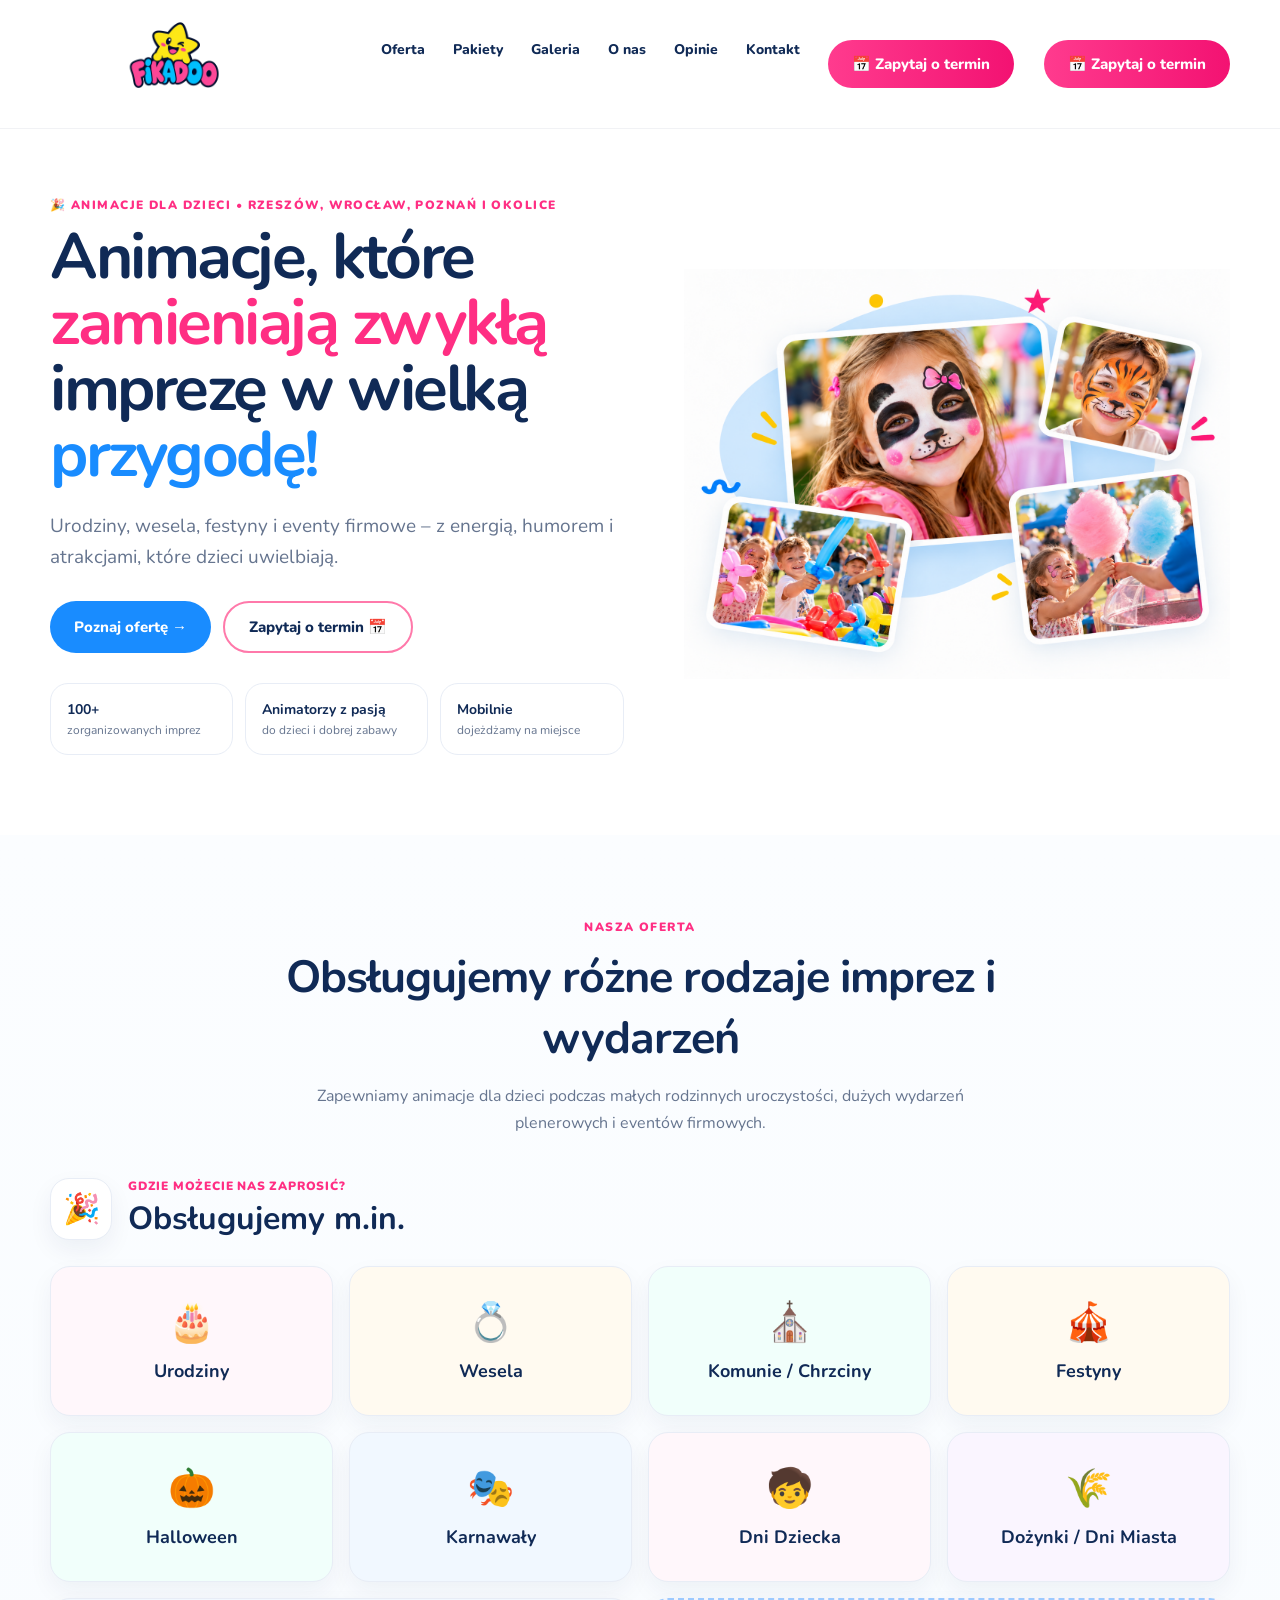
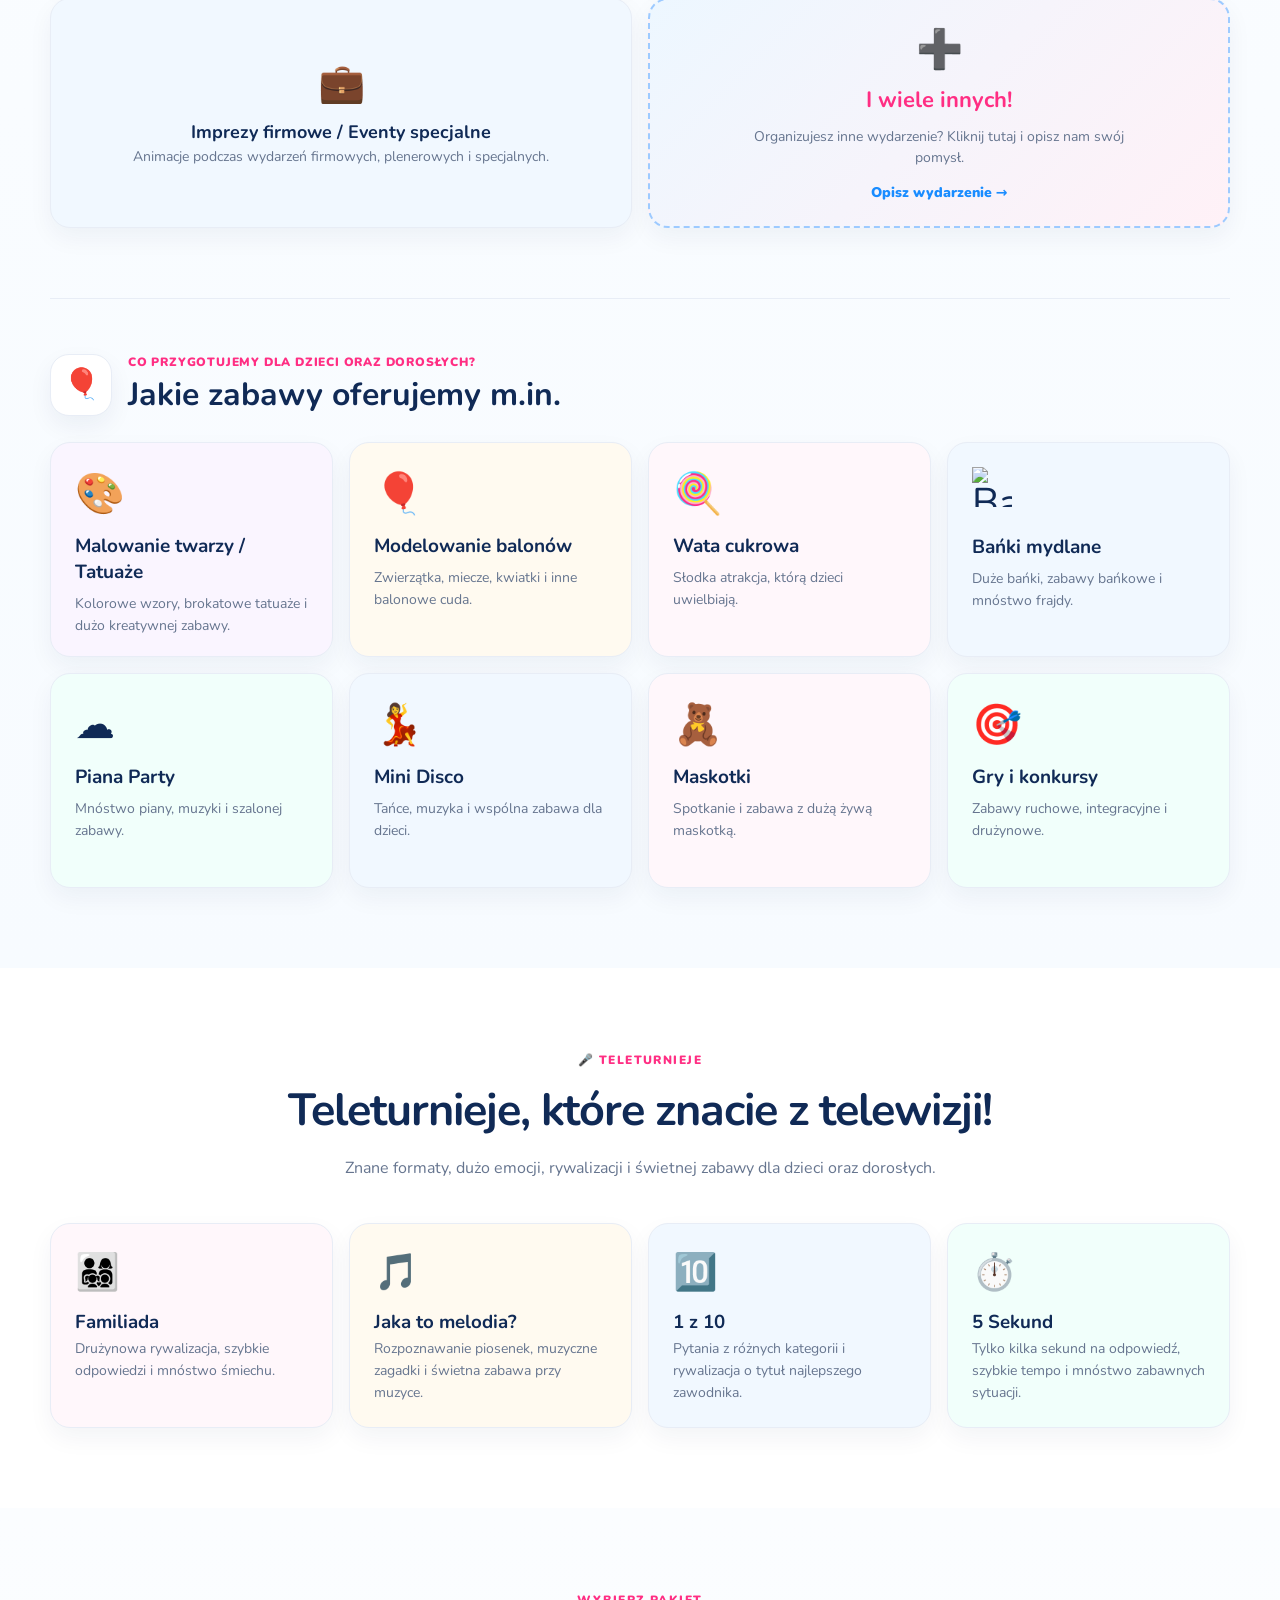
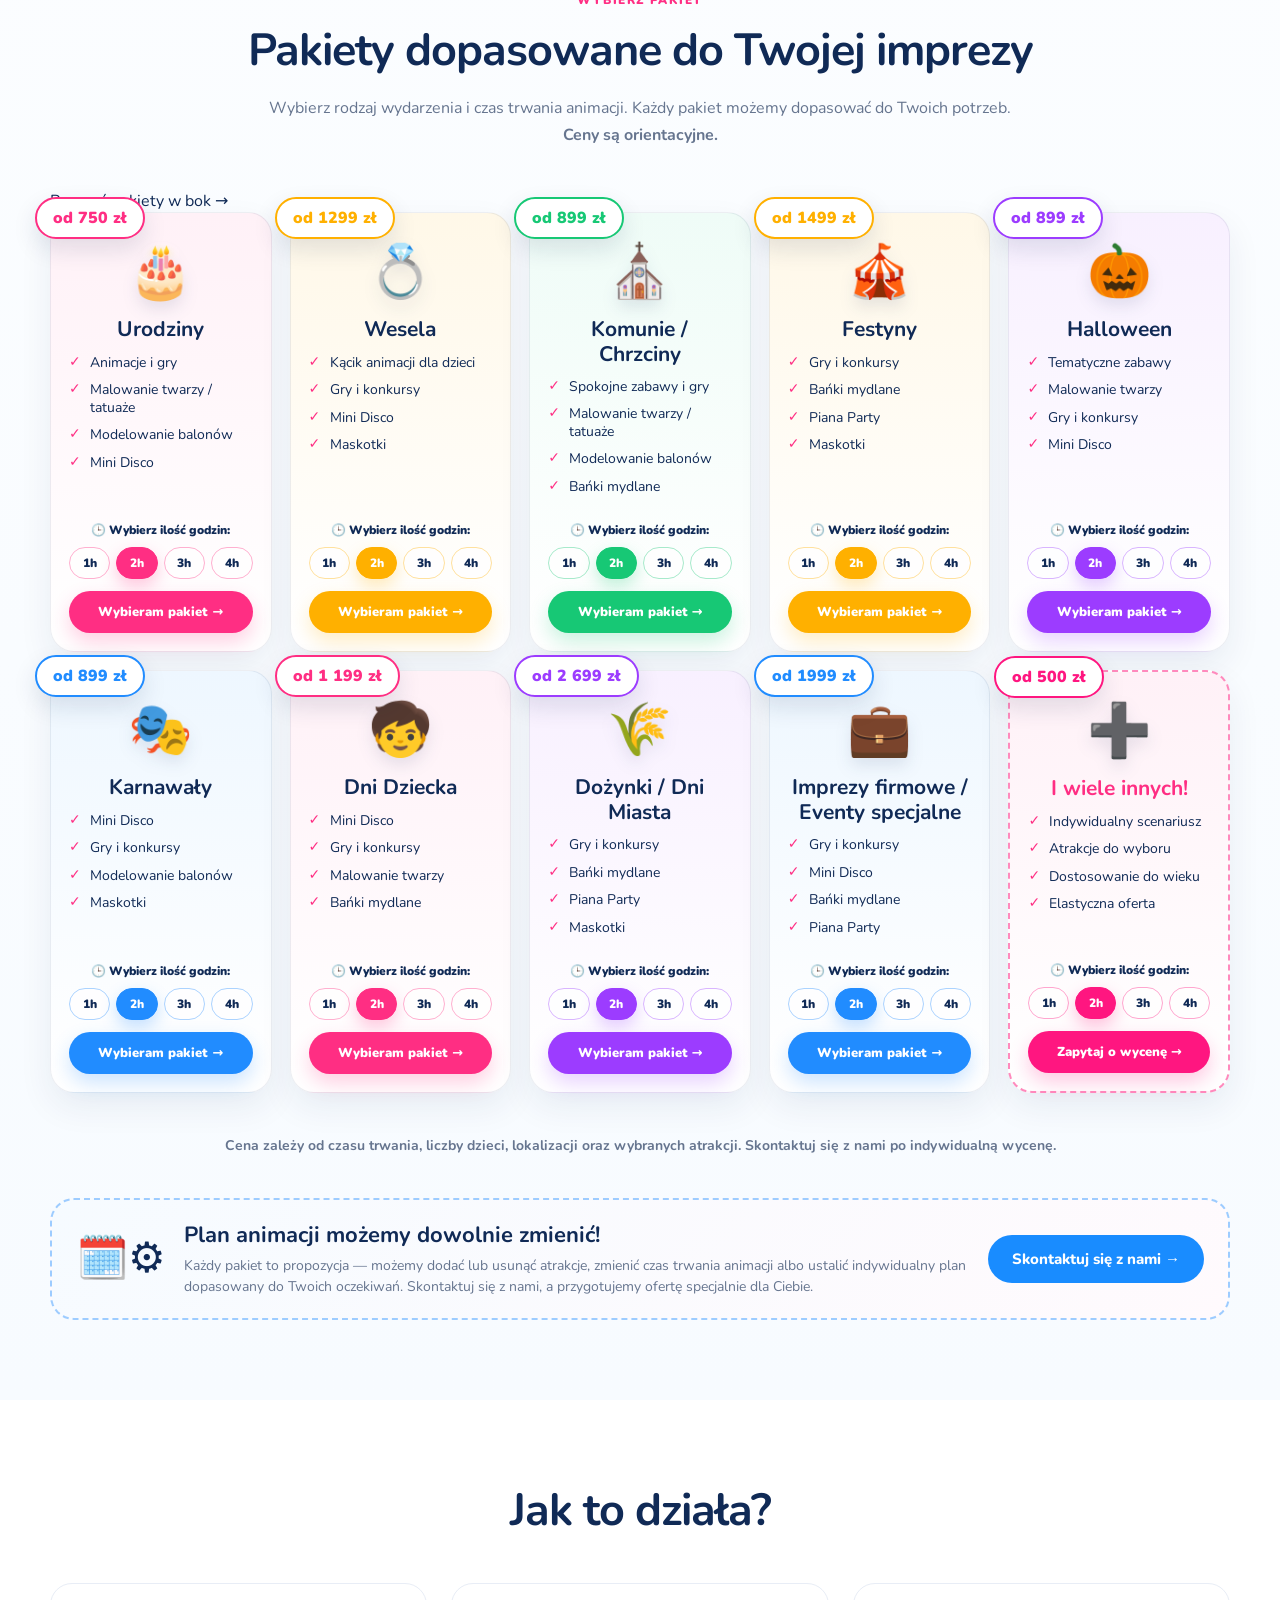
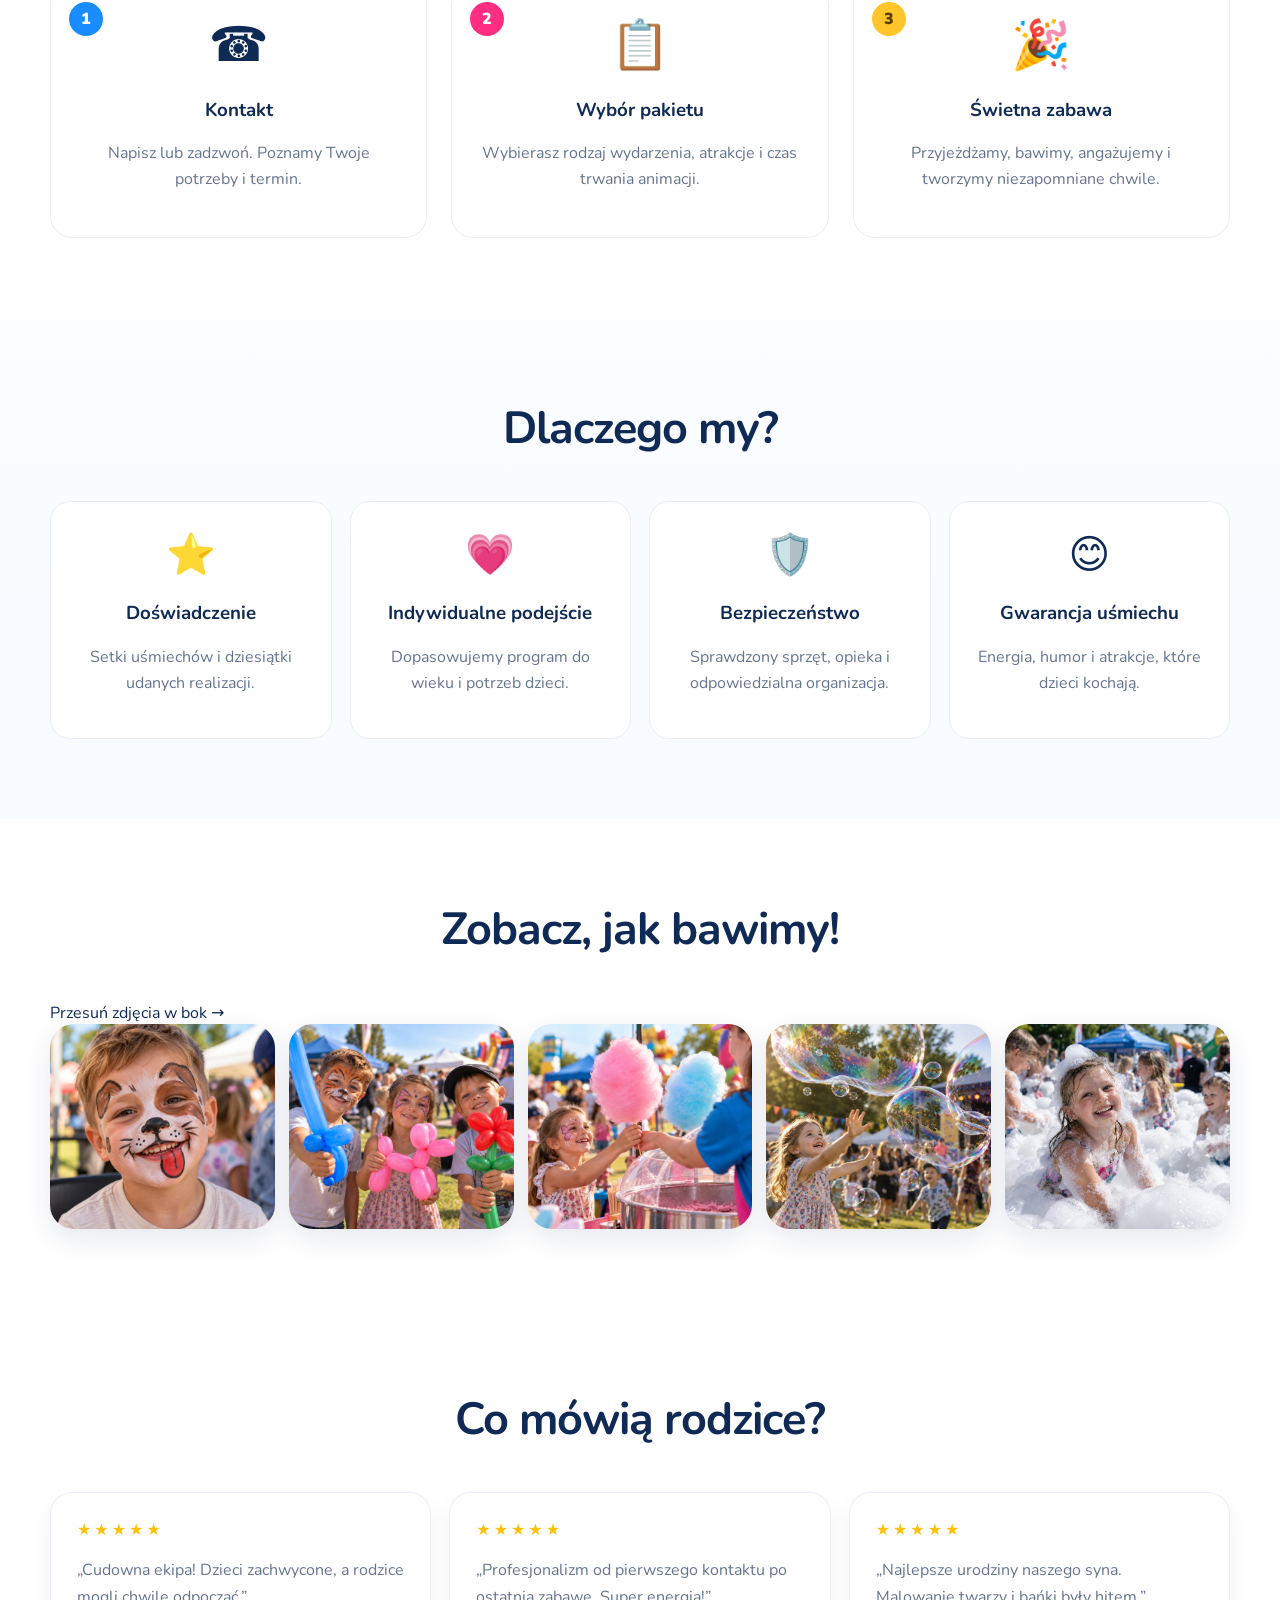
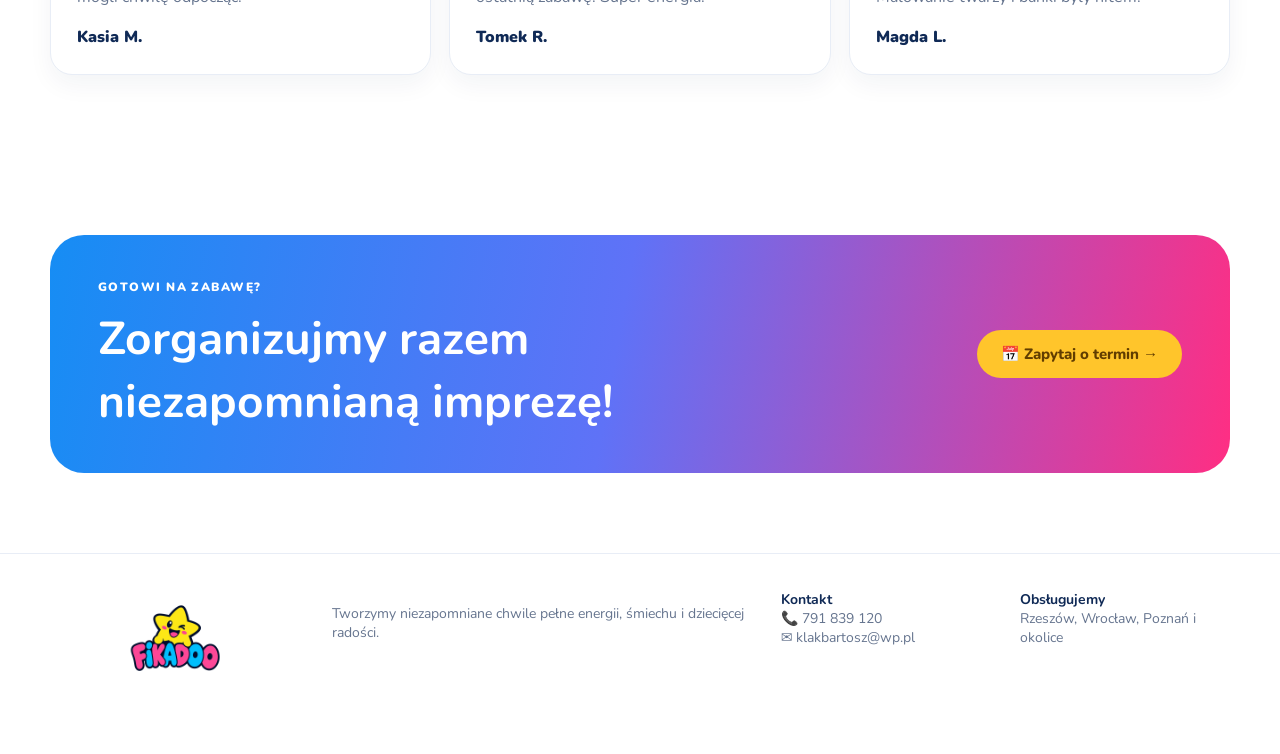
==== site/index.html @ ceb110f2 "Update index.html" ====
<!DOCTYPE html>

<html lang="pl">
<head>
<meta charset="utf-8"/>
<meta content="width=device-width, initial-scale=1.0" name="viewport"/>
<meta content="Fikadoo – animacje dla dzieci, urodziny, wesela, festyny i eventy firmowe." name="description"/>
<link href="assets/logo.png" rel="icon" type="image/png"/>
<title>Fikadoo – animacje, które robią różnicę</title>
<link href="https://fonts.googleapis.com" rel="preconnect"/>
<link crossorigin="" href="https://fonts.gstatic.com" rel="preconnect"/>
<link href="https://fonts.googleapis.com/css2?family=Nunito:wght@400;600;700;800;900&amp;display=swap" rel="stylesheet"/>
<link href="css/style.css" rel="stylesheet">
</link></head>
<body>
<header class="site-header">
<div class="container nav-wrap">
<a aria-label="Fikadoo – strona główna" class="logo" href="#start">
<img alt="Fikadoo" class="brand-logo" src="assets/logo.png"/>
</a>
<button aria-expanded="false" aria-label="Otwórz menu" class="nav-toggle" type="button">☰</button>
<nav class="main-nav">
<a href="#oferta">Oferta</a>
<a href="#pakiety">Pakiety</a>
<a href="#galeria">Galeria</a>
<a href="#onas">O nas</a>
<a href="#opinie">Opinie</a>
<a href="#kontakt">Kontakt</a>
<button class="btn btn-pink nav-mobile-cta js-open-booking" data-source="Menu mobilne" type="button">📅 Zapytaj o termin</button>
</nav>
<button class="btn btn-pink js-open-booking" data-source="Nagłówek" type="button">📅 Zapytaj o termin</button>
</div>
</header>
<main>
<section class="hero section" id="start">
<div class="container hero-grid">
<div class="hero-copy">
<span class="eyebrow">🎉 Animacje dla dzieci • Rzeszów, Wrocław, Poznań i okolice</span>
<h1>Animacje, które <span>zamieniają zwykłą</span> imprezę w wielką <strong>przygodę!</strong></h1>
<p>Urodziny, wesela, festyny i eventy firmowe – z energią, humorem i atrakcjami, które dzieci uwielbiają.</p>
<div class="hero-actions">
<a class="btn btn-blue" href="#oferta">Poznaj ofertę →</a>
<button class="btn btn-outline js-open-booking" data-source="Hero" type="button">Zapytaj o termin 📅</button>
</div>
<div class="hero-badges">
<div><b>100+</b><span>zorganizowanych imprez</span></div>
<div><b>Animatorzy z pasją</b><span>do dzieci i dobrej zabawy</span></div>
<div><b>Mobilnie</b><span>dojeżdżamy na miejsce</span></div>
</div>
</div>
<div aria-label="Kolaż atrakcji Fikadoo: malowanie twarzy, balony i wata cukrowa" class="hero-visual hero-final-collage"><img alt="Kolaż atrakcji Fikadoo z malowaniem twarzy, balonami i watą cukrową" class="hero-final-collage-image" src="assets/hero-collage-final.png"/></div>
</div>
</section>
<section class="section section-soft" id="oferta">
<div class="container">
<div class="section-head">
<span class="eyebrow">Nasza oferta</span>
<h2>Obsługujemy różne rodzaje imprez i wydarzeń</h2>
<p>
        Zapewniamy animacje dla dzieci podczas małych rodzinnych uroczystości,
        dużych wydarzeń plenerowych i eventów firmowych.
      </p>
</div>
<!-- RODZAJE IMPREZ -->
<div class="offer-group">
<div class="offer-group-title">
<span>🎉</span>
<div>
<small>Gdzie możecie nas zaprosić?</small>
<h3>Obsługujemy m.in.</h3>
</div>
</div>
<div class="offer-grid event-grid">
<button class="offer-card pink event-card-button js-open-event" type="button" data-event="Urodziny">
<span>🎂</span>
<h3>Urodziny</h3>
</button>
<button class="offer-card yellow event-card-button js-open-event" type="button" data-event="Wesela">
<span>💍</span>
<h3>Wesela</h3>
</button>
<button class="offer-card mint event-card-button js-open-event" type="button" data-event="Komunie / Chrzciny">
<span>⛪</span>
<h3>Komunie / Chrzciny</h3>
</button>
<button class="offer-card yellow event-card-button js-open-event" type="button" data-event="Festyny">
<span>🎪</span>
<h3>Festyny</h3>
</button>
<button class="offer-card mint event-card-button js-open-event" type="button" data-event="Halloween">
<span>🎃</span>
<h3>Halloween</h3>
</button>
<button class="offer-card blue event-card-button js-open-event" type="button" data-event="Karnawały">
<span>🎭</span>
<h3>Karnawały</h3>
</button>
<button class="offer-card pink event-card-button js-open-event" type="button" data-event="Dni Dziecka">
<span>🧒</span>
<h3>Dni Dziecka</h3>
</button>
<button class="offer-card purple event-card-button js-open-event" type="button" data-event="Dożynki / Dni Miasta">
<span>🌾</span>
<h3>Dożynki / Dni Miasta</h3>
</button>
<button class="offer-card blue wide-event-card event-card-button js-open-event" type="button" data-event="Imprezy firmowe / Eventy specjalne">
<span>💼</span>
<h3>Imprezy firmowe / Eventy specjalne</h3>
<p>Animacje podczas wydarzeń firmowych, plenerowych i specjalnych.</p>
</button>
<button class="offer-card more-card custom-event-card js-open-custom-event" type="button">
<span>➕</span>
<h3>I wiele innych!</h3>
<p>Organizujesz inne wydarzenie? Kliknij tutaj i opisz nam swój pomysł.</p>
<strong class="more-card-cta">Opisz wydarzenie →</strong>
</button>
</div>
</div>
<!-- ATRAKCJE -->
<div class="offer-group attractions-group">
<div class="offer-group-title">
<span>🎈</span>
<div>
<small>Co przygotujemy dla dzieci oraz dorosłych?</small>
<h3>Jakie zabawy oferujemy m.in.</h3>
</div>
</div>
<div class="offer-grid">
<article class="offer-card purple">
<span>🎨</span>
<h3>Malowanie twarzy / Tatuaże</h3>
<p>Kolorowe wzory, brokatowe tatuaże i dużo kreatywnej zabawy.</p>
</article>
<article class="offer-card yellow">
<span>🎈</span>
<h3>Modelowanie balonów</h3>
<p>Zwierzątka, miecze, kwiatki i inne balonowe cuda.</p>
</article>
<article class="offer-card pink">
<span>🍭</span>
<h3>Wata cukrowa</h3>
<p>Słodka atrakcja, którą dzieci uwielbiają.</p>
</article>
<article class="offer-card blue">
<span class="bubble-icon">
<img alt="Bańki mydlane" src="https://cdn.jsdelivr.net/gh/twitter/twemoji@latest/assets/svg/1fae7.svg"/>
</span>
<h3>Bańki mydlane</h3>
<p>Duże bańki, zabawy bańkowe i mnóstwo frajdy.</p>
</article>
<article class="offer-card mint">
<span>☁️</span>
<h3>Piana Party</h3>
<p>Mnóstwo piany, muzyki i szalonej zabawy.</p>
</article>
<article class="offer-card blue">
<span>💃</span>
<h3>Mini Disco</h3>
<p>Tańce, muzyka i wspólna zabawa dla dzieci.</p>
</article>
<article class="offer-card pink">
<span>🧸</span>
<h3>Maskotki</h3>
<p>Spotkanie i zabawa z dużą żywą maskotką.</p>
</article>
<article class="offer-card mint">
<span>🎯</span>
<h3>Gry i konkursy</h3>
<p>Zabawy ruchowe, integracyjne i drużynowe.</p>
</article>
</div>
</div>
</div>
</section>
<section class="section quiz-section">
<div class="container">
<div class="section-head">
<span class="eyebrow">🎤 Teleturnieje</span>
<h2>Teleturnieje, które znacie z telewizji!</h2>
<p>
            Znane formaty, dużo emocji, rywalizacji i świetnej zabawy
            dla dzieci oraz dorosłych.
          </p>
</div>
<div class="offer-grid quiz-grid">
<article class="offer-card pink">
<span>👨‍👩‍👧‍👦</span>
<h3>Familiada</h3>
<p>
              Drużynowa rywalizacja, szybkie odpowiedzi
              i mnóstwo śmiechu.
            </p>
</article>
<article class="offer-card yellow">
<span>🎵</span>
<h3>Jaka to melodia?</h3>
<p>
              Rozpoznawanie piosenek, muzyczne zagadki
              i świetna zabawa przy muzyce.
            </p>
</article>
<article class="offer-card blue">
<span>🔟</span>
<h3>1 z 10</h3>
<p>
              Pytania z różnych kategorii i rywalizacja
              o tytuł najlepszego zawodnika.
            </p>
</article>
<article class="offer-card mint">
<span>⏱️</span>
<h3>5 Sekund</h3>
<p>
              Tylko kilka sekund na odpowiedź,
              szybkie tempo i mnóstwo zabawnych sytuacji.
            </p>
</article>
</div>
</div>
</section><section class="section section-soft event-packages-section" id="pakiety">
<div class="container">
<div class="section-head package-section-head">
<span class="eyebrow">Wybierz pakiet</span>
<h2>Pakiety dopasowane do Twojej imprezy</h2>
<p>Wybierz rodzaj wydarzenia i czas trwania animacji. Każdy pakiet możemy dopasować do Twoich potrzeb. <strong>Ceny są orientacyjne.</strong></p>
</div>
<div class="mobile-swipe-hint" aria-hidden="true">Przesuń pakiety w bok →</div>
<div class="event-packages-grid">
<article class="event-package-card package-pink" data-package="Urodziny" data-package-card="">
<div class="package-price-badge">od 750 zł</div>
<div class="package-emoji">🎂</div>
<h3>Urodziny</h3>
<ul>
<li>Animacje i gry</li>
<li>Malowanie twarzy / tatuaże</li>
<li>Modelowanie balonów</li>
<li>Mini Disco</li>
</ul>
<div aria-label="Wybierz czas animacji" class="duration-picker">
<span class="duration-label">🕒 Wybierz ilość godzin:</span>
<div class="duration-options">
<button class="duration-option" data-hours="1" type="button">1h</button>
<button class="duration-option is-active" data-hours="2" type="button">2h</button>
<button class="duration-option" data-hours="3" type="button">3h</button>
<button class="duration-option" data-hours="4" type="button">4h</button>
</div>
</div>
<button class="package-cta js-event-package" data-package="Urodziny" type="button">Wybieram pakiet →</button>
</article>
<article class="event-package-card package-yellow" data-package="Wesela" data-package-card="">
<div class="package-price-badge">od 1299 zł</div>
<div class="package-emoji">💍</div>
<h3>Wesela</h3>
<ul>
<li>Kącik animacji dla dzieci</li>
<li>Gry i konkursy</li>
<li>Mini Disco</li>
<li>Maskotki</li>
</ul>
<div aria-label="Wybierz czas animacji" class="duration-picker">
<span class="duration-label">🕒 Wybierz ilość godzin:</span>
<div class="duration-options">
<button class="duration-option" data-hours="1" type="button">1h</button>
<button class="duration-option is-active" data-hours="2" type="button">2h</button>
<button class="duration-option" data-hours="3" type="button">3h</button>
<button class="duration-option" data-hours="4" type="button">4h</button>
</div>
</div>
<button class="package-cta js-event-package" data-package="Wesela" type="button">Wybieram pakiet →</button>
</article>
<article class="event-package-card package-mint" data-package="Komunie / Chrzciny" data-package-card="">
<div class="package-price-badge">od 899 zł</div>
<div class="package-emoji">⛪</div>
<h3>Komunie / Chrzciny</h3>
<ul>
<li>Spokojne zabawy i gry</li>
<li>Malowanie twarzy / tatuaże</li>
<li>Modelowanie balonów</li>
<li>Bańki mydlane</li>
</ul>
<div aria-label="Wybierz czas animacji" class="duration-picker">
<span class="duration-label">🕒 Wybierz ilość godzin:</span>
<div class="duration-options">
<button class="duration-option" data-hours="1" type="button">1h</button>
<button class="duration-option is-active" data-hours="2" type="button">2h</button>
<button class="duration-option" data-hours="3" type="button">3h</button>
<button class="duration-option" data-hours="4" type="button">4h</button>
</div>
</div>
<button class="package-cta js-event-package" data-package="Komunie / Chrzciny" type="button">Wybieram pakiet →</button>
</article>
<article class="event-package-card package-gold" data-package="Festyny" data-package-card="">
<div class="package-price-badge">od 1499 zł</div>
<div class="package-emoji">🎪</div>
<h3>Festyny</h3>
<ul>
<li>Gry i konkursy</li>
<li>Bańki mydlane</li>
<li>Piana Party</li>
<li>Maskotki</li>
</ul>
<div aria-label="Wybierz czas animacji" class="duration-picker">
<span class="duration-label">🕒 Wybierz ilość godzin:</span>
<div class="duration-options">
<button class="duration-option" data-hours="1" type="button">1h</button>
<button class="duration-option is-active" data-hours="2" type="button">2h</button>
<button class="duration-option" data-hours="3" type="button">3h</button>
<button class="duration-option" data-hours="4" type="button">4h</button>
</div>
</div>
<button class="package-cta js-event-package" data-package="Festyny" type="button">Wybieram pakiet →</button>
</article>
<article class="event-package-card package-purple" data-package="Halloween" data-package-card="">
<div class="package-price-badge">od 899 zł</div>
<div class="package-emoji">🎃</div>
<h3>Halloween</h3>
<ul>
<li>Tematyczne zabawy</li>
<li>Malowanie twarzy</li>
<li>Gry i konkursy</li>
<li>Mini Disco</li>
</ul>
<div aria-label="Wybierz czas animacji" class="duration-picker">
<span class="duration-label">🕒 Wybierz ilość godzin:</span>
<div class="duration-options">
<button class="duration-option" data-hours="1" type="button">1h</button>
<button class="duration-option is-active" data-hours="2" type="button">2h</button>
<button class="duration-option" data-hours="3" type="button">3h</button>
<button class="duration-option" data-hours="4" type="button">4h</button>
</div>
</div>
<button class="package-cta js-event-package" data-package="Halloween" type="button">Wybieram pakiet →</button>
</article>
<article class="event-package-card package-blue" data-package="Karnawały" data-package-card="">
<div class="package-price-badge">od 899 zł</div>
<div class="package-emoji">🎭</div>
<h3>Karnawały</h3>
<ul>
<li>Mini Disco</li>
<li>Gry i konkursy</li>
<li>Modelowanie balonów</li>
<li>Maskotki</li>
</ul>
<div aria-label="Wybierz czas animacji" class="duration-picker">
<span class="duration-label">🕒 Wybierz ilość godzin:</span>
<div class="duration-options">
<button class="duration-option" data-hours="1" type="button">1h</button>
<button class="duration-option is-active" data-hours="2" type="button">2h</button>
<button class="duration-option" data-hours="3" type="button">3h</button>
<button class="duration-option" data-hours="4" type="button">4h</button>
</div>
</div>
<button class="package-cta js-event-package" data-package="Karnawały" type="button">Wybieram pakiet →</button>
</article>
<article class="event-package-card package-pink" data-package="Dni Dziecka" data-package-card="">
<div class="package-price-badge">od 1 199 zł</div>
<div class="package-emoji">🧒</div>
<h3>Dni Dziecka</h3>
<ul>
<li>Mini Disco</li>
<li>Gry i konkursy</li>
<li>Malowanie twarzy</li>
<li>Bańki mydlane</li>
</ul>
<div aria-label="Wybierz czas animacji" class="duration-picker">
<span class="duration-label">🕒 Wybierz ilość godzin:</span>
<div class="duration-options">
<button class="duration-option" data-hours="1" type="button">1h</button>
<button class="duration-option is-active" data-hours="2" type="button">2h</button>
<button class="duration-option" data-hours="3" type="button">3h</button>
<button class="duration-option" data-hours="4" type="button">4h</button>
</div>
</div>
<button class="package-cta js-event-package" data-package="Dni Dziecka" type="button">Wybieram pakiet →</button>
</article>
<article class="event-package-card package-lilac" data-package="Dożynki / Dni Miasta" data-package-card="">
<div class="package-price-badge">od 2 699 zł</div>
<div class="package-emoji">🌾</div>
<h3>Dożynki / Dni Miasta</h3>
<ul>
<li>Gry i konkursy</li>
<li>Bańki mydlane</li>
<li>Piana Party</li>
<li>Maskotki</li>
</ul>
<div aria-label="Wybierz czas animacji" class="duration-picker">
<span class="duration-label">🕒 Wybierz ilość godzin:</span>
<div class="duration-options">
<button class="duration-option" data-hours="1" type="button">1h</button>
<button class="duration-option is-active" data-hours="2" type="button">2h</button>
<button class="duration-option" data-hours="3" type="button">3h</button>
<button class="duration-option" data-hours="4" type="button">4h</button>
</div>
</div>
<button class="package-cta js-event-package" data-package="Dożynki / Dni Miasta" type="button">Wybieram pakiet →</button>
</article>
<article class="event-package-card package-blue" data-package="Imprezy firmowe / Eventy specjalne" data-package-card="">
<div class="package-price-badge">od 1999 zł</div>
<div class="package-emoji">💼</div>
<h3>Imprezy firmowe / Eventy specjalne</h3>
<ul>
<li>Gry i konkursy</li>
<li>Mini Disco</li>
<li>Bańki mydlane</li>
<li>Piana Party</li>
</ul>
<div aria-label="Wybierz czas animacji" class="duration-picker">
<span class="duration-label">🕒 Wybierz ilość godzin:</span>
<div class="duration-options">
<button class="duration-option" data-hours="1" type="button">1h</button>
<button class="duration-option is-active" data-hours="2" type="button">2h</button>
<button class="duration-option" data-hours="3" type="button">3h</button>
<button class="duration-option" data-hours="4" type="button">4h</button>
</div>
</div>
<button class="package-cta js-event-package" data-package="Imprezy firmowe / Eventy specjalne" type="button">Wybieram pakiet →</button>
</article>
<article class="event-package-card package-custom" data-package="Inne wydarzenie" data-package-card="">
<div class="package-price-badge">od 500 zł</div>
<div class="package-emoji">➕</div>
<h3>I wiele innych!</h3>
<ul>
<li>Indywidualny scenariusz</li>
<li>Atrakcje do wyboru</li>
<li>Dostosowanie do wieku</li>
<li>Elastyczna oferta</li>
</ul>
<div aria-label="Wybierz czas animacji" class="duration-picker">
<span class="duration-label">🕒 Wybierz ilość godzin:</span>
<div class="duration-options">
<button class="duration-option" data-hours="1" type="button">1h</button>
<button class="duration-option is-active" data-hours="2" type="button">2h</button>
<button class="duration-option" data-hours="3" type="button">3h</button>
<button class="duration-option" data-hours="4" type="button">4h</button>
</div>
</div>
<button class="package-cta js-custom-package" type="button">Zapytaj o wycenę →</button>
</article>
</div>
<p class="package-price-note">
  Cena zależy od czasu trwania, liczby dzieci, lokalizacji oraz wybranych atrakcji.
  Skontaktuj się z nami po indywidualną wycenę.
</p>
<div class="package-custom-note">
<div class="package-custom-note-icon">🗓️⚙️</div>
<div class="package-custom-note-copy">
<h3>Plan animacji możemy dowolnie zmienić!</h3>
<p>
              Każdy pakiet to propozycja — możemy dodać lub usunąć atrakcje, zmienić czas trwania animacji
              albo ustalić indywidualny plan dopasowany do Twoich oczekiwań. Skontaktuj się z nami,
              a przygotujemy ofertę specjalnie dla Ciebie.
            </p>
</div>
<button class="btn btn-blue js-open-booking" data-source="Personalizacja pakietu" type="button">Skontaktuj się z nami →</button>
</div>
</div>
</section>
<section class="section steps-section">
<div class="container">
<div class="section-head"><h2>Jak to działa?</h2></div>
<div class="steps-grid">
<div class="step"><span class="step-no">1</span><div class="step-icon">☎️</div><h3>Kontakt</h3><p>Napisz lub zadzwoń. Poznamy Twoje potrzeby i termin.</p></div>
<div class="step"><span class="step-no pink-bg">2</span><div class="step-icon">📋</div><h3>Wybór pakietu</h3><p>Wybierasz rodzaj wydarzenia, atrakcje i czas trwania animacji.</p></div>
<div class="step"><span class="step-no yellow-bg">3</span><div class="step-icon">🎉</div><h3>Świetna zabawa</h3><p>Przyjeżdżamy, bawimy, angażujemy i tworzymy niezapomniane chwile.</p></div>
</div>
</div>
</section>
<section class="section section-soft" id="onas">
<div class="container">
<div class="section-head"><h2>Dlaczego my?</h2></div>
<div class="why-grid">
<div><span>⭐</span><h3>Doświadczenie</h3><p>Setki uśmiechów i dziesiątki udanych realizacji.</p></div>
<div><span>💗</span><h3>Indywidualne podejście</h3><p>Dopasowujemy program do wieku i potrzeb dzieci.</p></div>
<div><span>🛡️</span><h3>Bezpieczeństwo</h3><p>Sprawdzony sprzęt, opieka i odpowiedzialna organizacja.</p></div>
<div><span>😊</span><h3>Gwarancja uśmiechu</h3><p>Energia, humor i atrakcje, które dzieci kochają.</p></div>
</div>
</div>
</section>
<section class="section gallery-section" id="galeria">
<div class="container">
<div class="section-head"><h2>Zobacz, jak bawimy!</h2></div>

<div class="mobile-gallery-hint" aria-hidden="true">Przesuń zdjęcia w bok →</div>
<div class="gallery-grid">
  <img src="assets/gallery-pies.jpg" alt="Malowanie twarzy - piesek">
  <img src="assets/gallery-balony.jpg" alt="Modelowanie balonów">
  <img src="assets/gallery-wata.jpg" alt="Wata cukrowa">
  <img src="assets/gallery-banki.jpg" alt="Duże bańki mydlane">
  <img src="assets/gallery-piana-party.jpg" alt="Piana Party">
</div>

</div>
</section>

<section class="section reviews-section" id="opinie">
<div class="container">
<div class="section-head"><h2>Co mówią rodzice?</h2></div>
<div class="reviews-grid">
<blockquote><div class="stars">★★★★★</div><p>„Cudowna ekipa! Dzieci zachwycone, a rodzice mogli chwilę odpocząć.”</p><footer>Kasia M.</footer></blockquote>
<blockquote><div class="stars">★★★★★</div><p>„Profesjonalizm od pierwszego kontaktu po ostatnią zabawę. Super energia!”</p><footer>Tomek R.</footer></blockquote>
<blockquote><div class="stars">★★★★★</div><p>„Najlepsze urodziny naszego syna. Malowanie twarzy i bańki były hitem.”</p><footer>Magda L.</footer></blockquote>
</div>
</div>
</section>
<section class="section cta-section" id="kontakt">
<div class="container cta-box">
<div>
<span class="eyebrow light">Gotowi na zabawę?</span>
<h2>Zorganizujmy razem niezapomnianą imprezę!</h2>
</div>
<button class="btn btn-yellow js-open-booking" data-source="CTA" type="button">📅 Zapytaj o termin →</button>
</div>
</section>
</main>
<footer class="footer">
<div class="container footer-grid">
<div class="logo footer-logo"><img alt="Fikadoo" class="brand-logo footer-brand-logo" src="assets/logo.png"/></div>
<p>Tworzymy niezapomniane chwile pełne energii, śmiechu i dziecięcej radości.</p>
<div><b>Kontakt</b><br/>📞 791 839 120<br/>✉️ klakbartosz@wp.pl</div>
<div><b>Obsługujemy</b><br/>Rzeszów, Wrocław, Poznań i okolice</div>
</div>
</footer>
<div aria-hidden="true" class="modal" id="bookingModal">
<div class="modal-backdrop js-close-modal"></div>
<div aria-labelledby="bookingTitle" aria-modal="true" class="modal-dialog" role="dialog">
<button aria-label="Zamknij" class="modal-close js-close-modal" type="button">×</button>
<span class="eyebrow">Sprawdź dostępność</span>
<h2 id="bookingTitle">Zapytaj o termin</h2>
<p class="modal-intro">Wpisz planowaną datę, godzinę i kilka szczegółów. Odpowiemy z dostępnością i propozycją.</p>
<form class="inquiry-form" data-form-type="booking">
<input name="source" type="hidden" value="Formularz terminu"/>
<input name="package" type="hidden" value=""/>
<div class="form-grid two">
<label>Imię i nazwisko<input autocomplete="name" name="name" placeholder="Np. Anna Kowalska" required="" type="text"/></label>
<label>Telefon<input autocomplete="tel" name="phone" placeholder="Np. 600 123 456" required="" type="tel"/></label>
</div>
<label>E-mail<input autocomplete="email" name="email" placeholder="twoj@email.pl" required="" type="email"/></label>
<div class="form-grid two">
<label>Data imprezy<input name="date" required="" type="date"/></label>
<label>Godzina<input name="time" required="" type="time"/></label>
</div>
<div class="form-grid two">
<label>Rodzaj imprezy
            <select name="event_type" required="">
<option value="">Wybierz...</option>
<option>Urodziny</option>
<option>Wesele</option>
<option>Komunia</option>
<option>Chrzciny</option>
<option>Impreza rodzinna</option>
<option>Piknik</option>
<option>Festyn</option>
<option>Impreza firmowa</option>
<option>Dzień Dziecka</option>
<option>Bal lub zabawa szkolna</option>
<option>Mikołajki</option>
<option>Andrzejki</option>
<option>Halloween</option>
<option>Karnawał</option>
<option>Dożynki</option>
<option>Dni Miasta</option>
<option>Otwarcie lokalu</option>
<option>Event specjalny</option>
<option>Inne</option>
</select>
</label>
<label>Liczba dzieci<input max="200" min="1" name="children" placeholder="Np. 15" type="number"/></label>
</div>
<label>Dodatkowe pytanie / informacje<textarea name="message" placeholder="Np. miejsce imprezy, wiek dzieci, interesujące atrakcje..." rows="4"></textarea></label>
<label class="checkbox"><input required="" type="checkbox"/> <span>Wyrażam zgodę na kontakt w sprawie zapytania.</span></label>
<button class="btn btn-pink full" type="submit">Wyślij zapytanie</button>
<p aria-live="polite" class="form-status"></p>
</form>
</div>
</div>
<div aria-hidden="true" class="modal" id="packageModal">
<div class="modal-backdrop js-close-modal"></div>
<div aria-labelledby="packageTitle" aria-modal="true" class="modal-dialog" role="dialog">
<button aria-label="Zamknij" class="modal-close js-close-modal" type="button">×</button>
<span class="eyebrow">Wybrany pakiet</span>
<h2 id="packageTitle"><span id="selectedPackageName">Urodziny</span></h2>
<div class="package-details" id="packageDetails"></div>
<form class="inquiry-form" data-form-type="package">
<input name="source" type="hidden" value="Wybór pakietu wydarzenia"/>
<input id="packageInput" name="package" type="hidden" value="Urodziny"/>
<input id="packageDurationInput" name="duration" type="hidden" value="2 godziny"/>
<div class="form-grid two">
<label>Imię i nazwisko<input name="name" required="" type="text"/></label>
<label>Telefon<input name="phone" required="" type="tel"/></label>
</div>
<label>E-mail<input name="email" required="" type="email"/></label>
<div class="form-grid two">
<label>Data imprezy<input name="date" required="" type="date"/></label>
<label>Godzina<input name="time" required="" type="time"/></label>
</div>
<label>Dodatkowe pytanie<textarea name="message" placeholder="Możesz dopytać np. o dojazd, dodatkowe atrakcje lub czas trwania..." rows="4"></textarea></label>
<label class="checkbox"><input required="" type="checkbox"/> <span>Wyrażam zgodę na kontakt w sprawie zapytania.</span></label>
<button class="btn btn-pink full" type="submit">Zapytaj o ten pakiet</button>
<p aria-live="polite" class="form-status"></p>
</form>
</div>
</div>
<div aria-hidden="true" class="modal" id="customEventModal">
<div class="modal-backdrop js-close-modal"></div>
<div aria-labelledby="customEventTitle" aria-modal="true" class="modal-dialog" role="dialog">
<button aria-label="Zamknij" class="modal-close js-close-modal" type="button">
      ×
    </button>
<span class="eyebrow">
      🎉 Indywidualne wydarzenie
    </span>
<h2 id="customEventTitle">
      Opowiedz nam o swojej imprezie
    </h2>
<p class="modal-intro">
      Napisz kilka szczegółów, a przygotujemy propozycję
      dopasowaną do Twojego wydarzenia.
    </p>
<form class="inquiry-form" data-form-type="custom-event">
<input name="source" type="hidden" value="Inne wydarzenie"/>
<input name="package" type="hidden" value=""/>
<input id="customDurationInput" name="duration" type="hidden" value="2 godziny"/>
<div class="form-grid two">
<label>
          Imię i nazwisko

          <input name="name" placeholder="Np. Anna Kowalska" required="" type="text"/>
</label>
<label>
          Telefon

          <input name="phone" placeholder="Np. 600 123 456" required="" type="tel"/>
</label>
</div>
<label>
        E-mail

        <input name="email" placeholder="twoj@email.pl" required="" type="email"/>
</label>
<label class="custom-event-type-field">
        Jakie wydarzenie organizujesz?

        <input name="event_type" placeholder="Np. otwarcie lokalu, piknik osiedlowy..." required="" type="text"/>
</label>
<div class="form-grid two">
<label>
          Data wydarzenia

          <input name="date" required="" type="date"/>
</label>
<label>
          Godzina

          <input name="time" required="" type="time"/>
</label>
</div>
<div class="form-grid two">
<label>
          Liczba dzieci

          <input max="1000" min="0" name="children" placeholder="Np. 30" type="number"/>
</label>
<label>
          Liczba wszystkich osób

          <input max="5000" min="1" name="people" placeholder="Np. 100" type="number"/>
</label>
</div>
<label>
        Miejsce wydarzenia

        <input name="location" placeholder="Np. Rzeszów, sala / plener" type="text"/>
</label>
<label>
        Opisz wydarzenie

        <textarea name="message" placeholder="Napisz, jak wygląda wydarzenie, jaki jest wiek dzieci, jakie atrakcje Cię interesują i czego potrzebujesz..." rows="5"></textarea>
</label>
<label class="checkbox">
<input required="" type="checkbox"/>
<span>
          Wyrażam zgodę na kontakt w sprawie zapytania.
        </span>
</label>
<button class="btn btn-pink full" type="submit">
        Wyślij zapytanie
      </button>
<p aria-live="polite" class="form-status"></p>
</form>
</div>
</div>
<script src="js/app.js"></script>
</body>
</html>
---- site/css/style.css ----
:root {
  --blue: #198cff;
  --blue-dark: #12356b;
  --pink: #ff2e83;
  --yellow: #ffc52b;
  --mint: #43c9a5;
  --purple: #8c59dc;
  --ink: #102a56;
  --muted: #66758f;
  --line: #e8edf6;
  --bg: #ffffff;
  --soft: #f8fbff;
  --radius: 22px;
  --shadow: 0 18px 50px rgba(27, 72, 133, 0.12);
}


/* =====================================================
   PODSTAWY
===================================================== */

* {
  box-sizing: border-box;
}

html {
  scroll-behavior: smooth;
}

body {
  margin: 0;
  font-family: "Nunito", system-ui, sans-serif;
  color: var(--ink);
  background: var(--bg);
}

img {
  max-width: 100%;
  display: block;
}

.container {
  width: min(1180px, calc(100% - 40px));
  margin-inline: auto;
}

.section {
  padding: 80px 0;
}

.section-soft {
  background: linear-gradient(
    180deg,
    #fbfdff 0%,
    #f7fbff 100%
  );
}


/* =====================================================
   HEADER
===================================================== */

.site-header {
  position: sticky;
  top: 0;
  z-index: 50;
  background: rgba(255, 255, 255, 0.93);
  backdrop-filter: blur(12px);
  border-bottom: 1px solid rgba(16, 42, 86, 0.06);
}

.nav-wrap {
  height: 128px;
  display: flex;
  align-items: center;
  gap: 30px;
}

.logo {
  text-decoration: none;
  display: flex;
  align-items: center;
  flex-shrink: 0;
}

.brand-logo {
  width: 250px;
  max-height: 114px;
  object-fit: contain;
}


/* STARE LOGO TEKSTOWE - może zostać */

.logo-main {
  font-weight: 900;
  font-size: 34px;
  letter-spacing: -4px;
}

.logo-main span:nth-child(1) {
  color: #0d8dff;
}

.logo-main span:nth-child(2) {
  color: #ff2e83;
}

.logo-main span:nth-child(3) {
  color: #ff9c20;
}

.logo-main span:nth-child(4) {
  color: #38b7f0;
}

.logo-main span:nth-child(5) {
  color: #ff4b8f;
}

.logo small {
  color: #1c83d8;
  font-weight: 900;
  letter-spacing: 6px;
  font-size: 10px;
  margin-top: 8px;
}


/* =====================================================
   MENU
===================================================== */

.main-nav {
  margin-left: auto;
  display: flex;
  gap: 28px;
}

.main-nav a {
  text-decoration: none;
  color: var(--ink);
  font-weight: 800;
  font-size: 14px;
}

.main-nav a:hover {
  color: var(--pink);
}

.nav-toggle {
  display: none;
  background: none;
  border: 0;
  font-size: 28px;
}


/* =====================================================
   PRZYCISKI
===================================================== */

.btn {
  border: 0;
  border-radius: 999px;
  padding: 14px 24px;
  font: 800 15px "Nunito", sans-serif;
  cursor: pointer;
  text-decoration: none;
  display: inline-flex;
  align-items: center;
  justify-content: center;
  gap: 8px;
  transition:
    0.2s transform,
    0.2s box-shadow;
}

.btn:hover {
  transform: translateY(-2px);
  box-shadow: 0 10px 24px rgba(16, 42, 86, 0.12);
}

.btn-blue {
  background: var(--blue);
  color: #fff;
}

.btn-pink {
  background: linear-gradient(
    90deg,
    #ff3b8e,
    #f31272
  );
  color: #fff;
}

.btn-yellow {
  background: var(--yellow);
  color: #613d00;
}

.btn-outline {
  background: #fff;
  color: var(--ink);
  border: 2px solid #ff79aa;
}

.full {
  width: 100%;
}


/* =====================================================
   HERO
===================================================== */

.hero {
  padding-top: 64px;
  overflow: hidden;
}

.hero-grid {
  display: grid;
  grid-template-columns: 1.05fr 1fr;
  gap: 60px;
  align-items: center;
}

.eyebrow {
  display: inline-flex;
  align-items: center;
  gap: 8px;
  text-transform: uppercase;
  letter-spacing: 0.12em;
  font-size: 12px;
  font-weight: 900;
  color: var(--pink);
  margin-bottom: 12px;
}

.hero h1 {
  font-size: clamp(42px, 5vw, 68px);
  line-height: 1.03;
  letter-spacing: -2.5px;
  margin: 0 0 22px;
}

.hero h1 span {
  color: var(--pink);
}

.hero h1 strong {
  color: var(--blue);
}

.hero p {
  color: var(--muted);
  font-size: 19px;
  line-height: 1.65;
  max-width: 640px;
}

.hero-actions {
  display: flex;
  gap: 12px;
  flex-wrap: wrap;
  margin: 28px 0;
}

.hero-badges {
  display: grid;
  grid-template-columns: repeat(3, 1fr);
  gap: 12px;
  margin-top: 30px;
}

.hero-badges div {
  border: 1px solid var(--line);
  border-radius: 18px;
  padding: 16px;
  background: #fff;
}

.hero-badges b {
  display: block;
  font-size: 14px;
}

.hero-badges span {
  display: block;
  font-size: 12px;
  color: var(--muted);
  margin-top: 3px;
}


/* =====================================================
   HERO - ZDJĘCIA
===================================================== */

.hero-visual {
  position: relative;
  min-height: 520px;
}

.blob {
  position: absolute;
  inset: 45px 0 30px 30px;
  background:
    radial-gradient(
      circle at 30% 20%,
      #ffe9f2,
      transparent 35%
    ),
    linear-gradient(
      135deg,
      #e3f3ff,
      #d5eaff
    );
  border-radius:
    38% 62% 60% 40% /
    43% 38% 62% 57%;
  transform: rotate(-4deg);
}

.photo-card {
  position: absolute;
  background: #fff;
  padding: 9px;
  border-radius: 25px;
  box-shadow: var(--shadow);
  overflow: hidden;
}

.photo-card img {
  width: 100%;
  height: 100%;
  object-fit: cover;
  border-radius: 18px;
}

.main-photo {
  width: 76%;
  height: 370px;
  left: 4%;
  top: 70px;
  transform: rotate(-3deg);
}

.mini-photo {
  width: 180px;
  height: 150px;
  right: 0;
}

.mini-one {
  top: 80px;
  transform: rotate(8deg);
}

.mini-two {
  bottom: 40px;
  transform: rotate(10deg);
}

.float-shape {
  position: absolute;
  font-size: 36px;
  font-weight: 900;
}

.s1 {
  right: 6%;
  top: 16px;
  color: var(--pink);
}

.s2 {
  left: 0;
  bottom: 58px;
  color: var(--blue);
}

.s3 {
  left: 28%;
  top: 10px;
  color: var(--yellow);
}


/* =====================================================
   NAGŁÓWKI SEKCJI
===================================================== */

.section-head {
  text-align: center;
  max-width: 820px;
  margin: 0 auto 42px;
}

.section-head h2 {
  font-size: clamp(30px, 4vw, 45px);
  margin: 0;
  letter-spacing: -1px;
}

.section-head p {
  margin: 14px auto 0;
  max-width: 720px;
  color: var(--muted);
  font-size: 16px;
  line-height: 1.65;
}


/* =====================================================
   OFERTA
===================================================== */

.offer-grid {
  display: grid;
  grid-template-columns: repeat(4, 1fr);
  gap: 16px;
}

.offer-card {
  padding: 24px;
  border-radius: 20px;
  border: 1px solid var(--line);
  box-shadow: 0 10px 25px rgba(16, 42, 86, 0.05);
  transition:
    transform 0.2s ease,
    box-shadow 0.2s ease;
}

.offer-card:hover {
  transform: translateY(-4px);
  box-shadow: 0 16px 32px rgba(16, 42, 86, 0.10);
}

.offer-card span {
  font-size: 36px;
}

.offer-card h3 {
  margin: 12px 0 3px;
}

.offer-card p {
  margin: 0;
  color: var(--muted);
  font-size: 14px;
  line-height: 1.55;
}

.offer-card.pink {
  background: #fff7fb;
}

.offer-card.yellow {
  background: #fffaf0;
}

.offer-card.mint {
  background: #f1fffb;
}

.offer-card.blue {
  background: #f1f8ff;
}

.offer-card.purple {
  background: #faf5ff;
}


/* =====================================================
   GRUPY OFERTY
   RODZAJE IMPREZ / ATRAKCJE
===================================================== */

.offer-group {
  margin-top: 20px;
}

.offer-group + .offer-group {
  margin-top: 70px;
}


/* Tytuł nad grupą */

.offer-group-title {
  display: flex;
  align-items: center;
  gap: 16px;
  margin-bottom: 26px;
}

.offer-group-title > span {
  width: 62px;
  height: 62px;

  flex: 0 0 62px;

  display: grid;
  place-items: center;

  background: #fff;

  border: 1px solid var(--line);
  border-radius: 19px;

  font-size: 30px;

  box-shadow:
    0 10px 25px
    rgba(16, 42, 86, 0.06);
}

.offer-group-title small {
  display: block;

  margin-bottom: 3px;

  color: var(--pink);

  font-size: 12px;
  font-weight: 900;

  text-transform: uppercase;
  letter-spacing: 0.8px;
}

.offer-group-title h3 {
  margin: 0;

  color: var(--ink);

  font-size:
    clamp(24px, 3vw, 32px);
}


/* =====================================================
   RODZAJE IMPREZ
===================================================== */

.event-grid .offer-card {
  min-height: 150px;

  display: flex;
  flex-direction: column;

  align-items: center;
  justify-content: center;

  text-align: center;
}

.event-grid .offer-card span {
  font-size: 38px;
}

.event-grid .offer-card h3 {
  margin-top: 12px;
  font-size: 18px;
  line-height: 1.25;
}


/* =====================================================
   I WIELE INNYCH
===================================================== */

.more-card {
  grid-column: span 2;

  background:
    linear-gradient(
      135deg,
      #edf7ff 0%,
      #fff1f7 100%
    ) !important;

  border:
    2px dashed
    #9dcaff;

  min-height: 150px;
}

.more-card span {
  color: var(--blue);
}

.more-card h3 {
  color: var(--pink);
  font-size: 22px !important;
}

.more-card p {
  margin-top: 8px;

  max-width: 390px;

  font-size: 14px;

  line-height: 1.55;
}


/* =====================================================
   ATRAKCJE
===================================================== */

.attractions-group {
  padding-top: 55px;

  border-top:
    1px solid
    var(--line);
}

.attractions-group .offer-grid {
  align-items: stretch;
}

.attractions-group .offer-card {
  min-height: 205px;
}

.attractions-group .offer-card span {
  font-size: 40px;
}

.attractions-group .offer-card h3 {
  font-size: 19px;
  margin-bottom: 8px;
}


/* =====================================================
   JAK TO DZIAŁA
===================================================== */

.steps-grid {
  display: grid;
  grid-template-columns: repeat(3, 1fr);
  gap: 24px;
}

.step {
  background: #fff;
  border: 1px solid var(--line);
  border-radius: 22px;
  padding: 28px;
  position: relative;
  text-align: center;
}

.step-no {
  position: absolute;
  left: 18px;
  top: 18px;

  width: 34px;
  height: 34px;

  border-radius: 50%;

  background: var(--blue);
  color: #fff;

  display: grid;
  place-items: center;

  font-weight: 900;
}

.pink-bg {
  background: var(--pink);
}

.yellow-bg {
  background: var(--yellow);
  color: #5b3d00;
}

.step-icon {
  font-size: 48px;
}

.step p,
.why-grid p {
  color: var(--muted);
  line-height: 1.6;
}


/* =====================================================
   DLACZEGO MY
===================================================== */

.why-grid {
  display: grid;
  grid-template-columns: repeat(4, 1fr);
  gap: 18px;
}

.why-grid > div {
  text-align: center;
  background: #fff;
  border-radius: 20px;
  padding: 26px;
  border: 1px solid var(--line);
}

.why-grid span {
  font-size: 40px;
}


/* =====================================================
   GALERIA
===================================================== */

.gallery-grid {
  display: grid;
  grid-template-columns: repeat(5, 1fr);
  gap: 12px;
}

.gallery-grid img {
  width: 100%;
  height: 180px;

  object-fit: cover;

  border-radius: 18px;

  box-shadow:
    0 8px 26px
    rgba(16, 42, 86, 0.08);
}



/* =====================================================
   PAKIETY WEDŁUG RODZAJU IMPREZY
===================================================== */

.event-packages-section {
  overflow: visible;
}

.package-section-head {
  max-width: 900px;
  margin-left: auto;
  margin-right: auto;
}

.package-section-head p {
  max-width: 760px;
  margin-left: auto;
  margin-right: auto;
}

.event-packages-grid {
  display: grid;
  grid-template-columns: repeat(5, minmax(0, 1fr));
  gap: 18px;
  align-items: stretch;
}

.event-package-card {
  --package-accent: var(--pink);
  --package-soft: #fff2f8;

  position: relative;
  overflow: visible;

  min-width: 0;
  min-height: 100%;
  padding: 22px 18px 18px;
  border: 1px solid rgba(16, 42, 86, 0.08);
  border-radius: 24px;
  background: linear-gradient(180deg, var(--package-soft) 0%, #ffffff 96%);
  box-shadow: 0 14px 34px rgba(16, 42, 86, 0.07);
  display: flex;
  flex-direction: column;
  transition: transform .22s ease, box-shadow .22s ease;
}

.event-package-card:hover {
  transform: translateY(-5px);
  box-shadow: 0 20px 42px rgba(16, 42, 86, 0.12);
}

.package-pink {
  --package-accent: #ff2e83;
  --package-soft: #fff1f7;
}

.package-yellow,
.package-gold {
  --package-accent: #ffb000;
  --package-soft: #fff8e8;
}

.package-mint {
  --package-accent: #17c875;
  --package-soft: #effcf7;
}

.package-purple,
.package-lilac {
  --package-accent: #9c3cff;
  --package-soft: #f8f0ff;
}

.package-blue {
  --package-accent: #218cff;
  --package-soft: #eef7ff;
}

.package-custom {
  --package-accent: #ff1680;
  --package-soft: #fff1f7;
  border: 2px dashed #ff8abd;
}

.package-emoji {
  min-height: 74px;
  display: grid;
  place-items: center;
  font-size: 52px;
  line-height: 1;
  margin-bottom: 8px;
  filter: drop-shadow(0 8px 8px rgba(16, 42, 86, 0.10));
}

.event-package-card h3 {
  margin: 0 0 7px;
  text-align: center;
  color: var(--ink);
  font-size: 21px;
  line-height: 1.16;
}

.event-package-card.package-custom h3 {
  color: var(--pink);
}

.event-package-card .package-sub {
  min-height: 48px;
  margin: 0 0 14px;
  text-align: center;
  color: var(--muted);
  font-size: 14px;
  line-height: 1.35;
}

.event-package-card ul {
  list-style: none;
  padding: 0;
  margin: 0 0 18px;
  flex: 1;
}

.event-package-card li {
  position: relative;
  padding: 5px 0 5px 21px;
  color: var(--ink);
  font-size: 14px;
  line-height: 1.25;
}

.event-package-card li::before {
  content: "✓";
  position: absolute;
  left: 0;
  top: 4px;
  color: var(--pink);
  font-weight: 900;
}

.duration-picker {
  margin-top: auto;
  padding-top: 4px;
}

.duration-label {
  display: block;
  margin-bottom: 9px;
  color: var(--ink);
  font-size: 12px;
  font-weight: 900;
  text-align: center;
}

.duration-options {
  display: grid;
  grid-template-columns: repeat(4, minmax(0, 1fr));
  gap: 6px;
}

.duration-option {
  appearance: none;
  border: 1px solid color-mix(in srgb, var(--package-accent) 38%, white);
  background: rgba(255, 255, 255, 0.72);
  color: var(--ink);
  border-radius: 999px;
  padding: 7px 2px;
  font: inherit;
  font-size: 12px;
  font-weight: 900;
  cursor: pointer;
  transition: transform .16s ease, background .16s ease, color .16s ease, box-shadow .16s ease;
}

.duration-option:hover {
  transform: translateY(-1px);
}

.duration-option.is-active {
  background: var(--package-accent);
  border-color: var(--package-accent);
  color: #fff;
  box-shadow: 0 7px 16px color-mix(in srgb, var(--package-accent) 26%, transparent);
}

.package-cta {
  width: 100%;
  margin-top: 12px;
  border: 0;
  border-radius: 999px;
  padding: 12px 13px;
  background: var(--package-accent);
  color: #fff;
  font: inherit;
  font-size: 13px;
  font-weight: 900;
  cursor: pointer;
  box-shadow: 0 9px 20px color-mix(in srgb, var(--package-accent) 23%, transparent);
  transition: transform .18s ease, filter .18s ease;
}

.package-cta:hover {
  transform: translateY(-2px);
  filter: brightness(1.03);
}

.package-custom-note {
  margin-top: 24px;
  padding: 20px 24px;
  border: 2px dashed #9dccff;
  border-radius: 24px;
  background: linear-gradient(135deg, #f6fbff 0%, #fffafd 100%);
  display: grid;
  grid-template-columns: auto 1fr auto;
  gap: 18px;
  align-items: center;
}

.package-custom-note-icon {
  font-size: 42px;
  white-space: nowrap;
}

.package-custom-note-copy h3 {
  margin: 0 0 5px;
  color: var(--ink);
  font-size: 22px;
}

.package-custom-note-copy p {
  margin: 0;
  color: var(--muted);
  line-height: 1.55;
  font-size: 14px;
}

#packageModal .package-details {
  margin-bottom: 18px;
}

#packageModal .package-details h3 {
  margin: 0 0 10px;
  font-size: 22px;
}

#packageModal .package-details .selected-duration {
  display: inline-flex;
  align-items: center;
  padding: 7px 12px;
  border-radius: 999px;
  background: #eef7ff;
  color: var(--blue-dark);
  font-size: 13px;
  font-weight: 900;
  margin-bottom: 8px;
}

@media (max-width: 1180px) {
  .event-packages-grid {
    grid-template-columns: repeat(3, minmax(0, 1fr));
  }
}

@media (max-width: 820px) {
  .event-packages-grid {
    grid-template-columns: repeat(2, minmax(0, 1fr));
  }

  .package-custom-note {
    grid-template-columns: auto 1fr;
  }

  .package-custom-note .btn {
    grid-column: 1 / -1;
    justify-self: stretch;
  }
}

@media (max-width: 560px) {
  .event-packages-grid {
    grid-template-columns: 1fr;
  }

  .event-package-card {
    padding: 22px 20px 20px;
  }

  .event-package-card .package-sub {
    min-height: auto;
  }

  .package-custom-note {
    grid-template-columns: 1fr;
    text-align: center;
  }

  .package-custom-note-icon {
    margin-bottom: -4px;
  }
}


/* =====================================================
   OPINIE
===================================================== */

.reviews-grid {
  display: grid;

  grid-template-columns:
    repeat(3, 1fr);

  gap: 18px;
}

.reviews-grid blockquote {
  margin: 0;

  background: #fff;

  border:
    1px solid
    var(--line);

  border-radius: 22px;

  padding: 26px;

  box-shadow:
    0 10px 25px
    rgba(16, 42, 86, 0.05);
}

.reviews-grid p {
  color: var(--muted);

  line-height: 1.65;
}

.reviews-grid footer {
  font-weight: 900;
}

.stars {
  color: #ffc107;

  letter-spacing: 3px;
}


/* =====================================================
   CTA
===================================================== */

.cta-box {
  background:
    linear-gradient(
      100deg,
      #168df4 0%,
      #5f72f7 48%,
      #ff2e83 100%
    );

  color: #fff;

  border-radius: 34px;

  padding: 40px 48px;

  display: flex;

  align-items: center;

  justify-content:
    space-between;

  gap: 30px;

  overflow: hidden;
}

.cta-box h2 {
  margin: 0;

  font-size:
    clamp(28px, 4vw, 46px);

  max-width: 700px;
}

.eyebrow.light {
  color: #fff;
}


/* =====================================================
   FOOTER
===================================================== */

.footer {
  padding: 36px 0 50px;

  border-top:
    1px solid
    var(--line);
}

.footer-grid {
  display: grid;

  grid-template-columns:
    1.2fr 2fr 1fr 1fr;

  gap: 30px;

  align-items: start;
}

.footer p,
.footer div {
  color: var(--muted);

  font-size: 14px;
}

.footer b {
  color: var(--ink);
}

.footer-logo {
  align-items: flex-start;
}

.footer-brand-logo {
  width: 255px;
  height: auto;
  object-fit: contain;
}


/* =====================================================
   MODALE
===================================================== */

.modal {
  position: fixed;

  inset: 0;

  z-index: 100;

  display: none;

  align-items: center;

  justify-content: center;

  padding: 20px;
}

.modal.is-open {
  display: flex;
}

.modal-backdrop {
  position: absolute;

  inset: 0;

  background:
    rgba(10, 25, 52, 0.62);

  backdrop-filter:
    blur(6px);
}

.modal-dialog {
  position: relative;

  z-index: 1;

  width:
    min(720px, 100%);

  max-height: 92vh;

  overflow: auto;

  background: #fff;

  border-radius: 28px;

  padding: 34px;

  box-shadow:
    0 30px 80px
    rgba(0, 0, 0, 0.25);
}

.modal-dialog h2 {
  font-size: 36px;

  margin:
    0 0 8px;
}

.modal-intro {
  color: var(--muted);

  margin-top: 0;
}

.modal-close {
  position: absolute;

  right: 18px;
  top: 16px;

  width: 38px;
  height: 38px;

  border-radius: 50%;

  border: 0;

  background: #f1f5fb;

  font-size: 24px;

  cursor: pointer;
}


/* =====================================================
   FORMULARZE
===================================================== */

.inquiry-form {
  display: grid;

  gap: 14px;

  margin-top: 20px;
}

.form-grid.two {
  display: grid;

  grid-template-columns:
    1fr 1fr;

  gap: 14px;
}

label {
  display: grid;

  gap: 7px;

  font-weight: 800;

  font-size: 14px;
}

input,
select,
textarea {
  width: 100%;

  border:
    1px solid
    #dfe6f1;

  border-radius: 14px;

  padding: 13px 14px;

  font:
    600 15px
    "Nunito",
    sans-serif;

  color: var(--ink);

  outline: none;

  background: #fff;
}

input:focus,
select:focus,
textarea:focus {
  border-color: var(--blue);

  box-shadow:
    0 0 0 4px
    rgba(25, 140, 255, 0.1);
}

textarea {
  resize: vertical;
}

.checkbox {
  display: flex;

  grid-template-columns:
    20px 1fr;

  align-items:
    flex-start;

  font-weight: 600;

  color: var(--muted);
}

.checkbox input {
  width: 18px;
  height: 18px;

  margin-top: 2px;
}

.form-status {
  min-height: 22px;

  margin: 0;

  font-size: 14px;

  font-weight: 800;
}

.form-status.success {
  color: #1a9b69;
}

.form-status.error {
  color: #d83253;
}


/* =====================================================
   SZCZEGÓŁY PAKIETU W MODALU
===================================================== */

.package-details {
  background: #f8fbff;

  border:
    1px solid
    var(--line);

  border-radius: 18px;

  padding: 18px;

  margin-top: 16px;
}

.package-details h3 {
  margin:
    0 0 8px;
}

.package-details ul {
  margin:
    8px 0 0;

  padding-left: 18px;

  color: var(--muted);
}

body.modal-open {
  overflow: hidden;
}



/* =====================================================
   KAFELEK "I WIELE INNYCH" / FORMULARZ INDYWIDUALNY
===================================================== */

.custom-event-card {
  width: 100%;
  appearance: none;
  -webkit-appearance: none;
  font-family: inherit;
  color: var(--ink);
  text-align: center;
  cursor: pointer;
  outline: none;
}

.custom-event-card:hover {
  transform: translateY(-4px);
  box-shadow: 0 16px 34px rgba(16, 42, 86, 0.12);
}

.custom-event-card:focus-visible {
  border-color: var(--blue);
  box-shadow:
    0 0 0 4px rgba(25, 140, 255, 0.14),
    0 16px 34px rgba(16, 42, 86, 0.12);
}

.custom-event-card .more-card-cta {
  display: inline-flex;
  align-items: center;
  justify-content: center;
  margin-top: 14px;
  color: var(--blue);
  font-size: 14px;
  font-weight: 900;
  transition: color 0.2s ease, transform 0.2s ease;
}

.custom-event-card:hover .more-card-cta {
  color: var(--pink);
  transform: translateX(3px);
}

/* Drobne dopracowanie formularza "Inne wydarzenie" */
#customEventModal .modal-dialog {
  width: min(760px, 100%);
}

#customEventModal textarea {
  min-height: 130px;
}

#customEventModal .form-status {
  text-align: center;
}


/* =====================================================
   TABLET
===================================================== */

@media (max-width: 980px) {

  .nav-wrap {
    height: 100px;
  }

  .brand-logo {
    width: 190px;
    max-height: 88px;
  }

  .main-nav {
    display: none;

    position: absolute;

    left: 20px;
    right: 20px;

    top: 96px;

    background: #fff;

    border:
      1px solid
      var(--line);

    border-radius: 18px;

    padding: 18px;

    flex-direction: column;

    box-shadow:
      var(--shadow);
  }

  .main-nav.open {
    display: flex;
  }

  .nav-toggle {
    display: block;

    margin-left: auto;
  }

  .nav-wrap > .btn {
    display: none;
  }

  .hero-grid {
    grid-template-columns: 1fr;
  }

  .hero-visual {
    min-height: 430px;
  }

  .offer-grid {
    grid-template-columns:
      repeat(2, 1fr);
  }

  .more-card {
    grid-column: span 2;
  }

  .why-grid {
    grid-template-columns:
      repeat(2, 1fr);
  }

  .gallery-grid {
    grid-template-columns:
      repeat(3, 1fr);
  }

  .packages-grid {
    grid-template-columns: 1fr;
  }

  .package-card.featured {
    transform: none;
  }

  .footer-grid {
    grid-template-columns:
      1fr 1fr;
  }

  .hero-badges {
    grid-template-columns: 1fr;
  }

  .steps-grid {
    grid-template-columns: 1fr;
  }

  .reviews-grid {
    grid-template-columns: 1fr;
  }

}


/* =====================================================
   TELEFON
===================================================== */

@media (max-width: 640px) {

  .container {
    width:
      min(
        100% - 24px,
        1180px
      );
  }

  .section {
    padding: 58px 0;
  }

  .nav-wrap {
    height: 88px;
  }

  .brand-logo {
    width: 165px;
    max-height: 76px;
  }

  .main-nav {
    top: 84px;
  }

  .hero {
    padding-top: 40px;
  }

  .hero h1 {
    font-size: 42px;
  }

  .hero-visual {
    min-height: 340px;
  }

  .main-photo {
    height: 260px;
    width: 82%;
  }

  .mini-photo {
    width: 120px;
    height: 105px;
  }

  .offer-grid,
  .why-grid {
    grid-template-columns: 1fr;
  }

  .offer-group + .offer-group {
    margin-top: 50px;
  }

  .offer-group-title {
    align-items: flex-start;
  }

  .offer-group-title > span {
    width: 52px;
    height: 52px;

    flex-basis: 52px;

    font-size: 25px;

    border-radius: 16px;
  }

  .offer-group-title h3 {
    font-size: 24px;
  }

  .event-grid .offer-card {
    min-height: 125px;
  }

  .more-card {
    grid-column: auto;
  }

  .attractions-group {
    padding-top: 42px;
  }

  .attractions-group .offer-card {
    min-height: auto;
  }

  .gallery-grid {
    grid-template-columns:
      1fr 1fr;
  }

  .gallery-grid img {
    height: 140px;
  }

  .cta-box {
    padding: 30px 24px;

    align-items:
      flex-start;

    flex-direction: column;
  }

  .footer-grid {
    grid-template-columns: 1fr;
  }

  .footer-brand-logo {
    width: 220px;
  }

  .form-grid.two {
    grid-template-columns: 1fr;
  }

  .modal-dialog {
    padding: 28px 20px;
  }

  .modal-dialog h2 {
    font-size: 30px;
  }

}

/* ===== FIKADOO FIX: RÓWNE KAFELKI ===== */

/* Imprezy firmowe / Eventy specjalne zajmują 2 kolumny,
   dokładnie tak jak kafelek „I wiele innych!” */
.event-grid .wide-event-card {
  grid-column: span 2;
}

/* Wszystkie kafelki atrakcji mają identyczny rozmiar */
.attractions-group .offer-grid {
  align-items: stretch;
  grid-auto-rows: 1fr;
}

.attractions-group .offer-card {
  height: 215px;
  min-height: 215px;
  box-sizing: border-box;
}

/* Ikona baniek nie może rozciągać kafelka */
.bubble-icon {
  display: inline-flex;
  align-items: center;
  justify-content: flex-start;
  width: 40px;
  height: 40px;
  line-height: 1;
}

.bubble-icon img {
  display: block;
  width: 40px;
  height: 40px;
  max-width: 40px;
  max-height: 40px;
  object-fit: contain;
}

/* Tablet */
@media (max-width: 980px) {
  .event-grid .wide-event-card {
    grid-column: span 2;
  }

  .attractions-group .offer-card {
    height: 215px;
    min-height: 215px;
  }
}

/* Telefon */
@media (max-width: 640px) {
  .event-grid .wide-event-card {
    grid-column: auto;
  }

  .attractions-group .offer-card {
    height: auto;
    min-height: 180px;
  }
}

/* ===== FIKADOO HERO PANDA + MINI ZDJĘCIA ===== */

.hero-panda-collage {
  min-height: 560px;
}

.hero-panda-collage .blob {
  inset: 55px 40px 55px 40px;
}

.panda-main-card {
  width: 68%;
  height: 330px;
  left: 5%;
  top: 90px;
  transform: rotate(-2.5deg);
}

.hero-panda-image {
  width: 100%;
  height: 100%;
  object-fit: cover;
}

.hero-panda-collage .mini-photo {
  width: 185px;
  height: 140px;
}

.hero-panda-collage .mini-one {
  top: 32px;
  right: 2%;
  transform: rotate(6deg);
}

.hero-panda-collage .mini-two {
  bottom: 26px;
  right: 12%;
  transform: rotate(8deg);
}

.hero-panda-collage .mini-three {
  bottom: 145px;
  right: -1%;
  transform: rotate(-6deg);
}

@media (max-width: 980px) {
  .hero-panda-collage {
    min-height: 520px;
    margin-top: 10px;
  }

  .panda-main-card {
    width: 74%;
    height: 320px;
    left: 2%;
    top: 90px;
  }

  .hero-panda-collage .mini-photo {
    width: 150px;
    height: 118px;
  }

  .hero-panda-collage .mini-one {
    right: 0;
  }

  .hero-panda-collage .mini-two {
    right: 10%;
    bottom: 18px;
  }

  .hero-panda-collage .mini-three {
    right: -2%;
    bottom: 140px;
  }
}

@media (max-width: 640px) {
  .hero-panda-collage {
    min-height: 470px;
  }

  .hero-panda-collage .blob {
    inset: 50px 20px 35px 20px;
  }

  .panda-main-card {
    width: 80%;
    height: 250px;
    left: 4%;
    top: 82px;
  }

  .hero-panda-collage .mini-photo {
    width: 120px;
    height: 95px;
    padding: 7px;
    border-radius: 18px;
  }

  .hero-panda-collage .mini-photo img {
    border-radius: 12px;
  }

  .hero-panda-collage .mini-one {
    top: 38px;
    right: 2%;
  }

  .hero-panda-collage .mini-two {
    right: 4%;
    bottom: 22px;
  }

  .hero-panda-collage .mini-three {
    right: 0;
    bottom: 118px;
  }

  .hero-panda-collage .s1 {
    right: 10%;
    top: 8px;
  }

  .hero-panda-collage .s2 {
    left: 3%;
    bottom: 32px;
  }

  .hero-panda-collage .s3 {
    left: 28%;
    top: 18px;
  }
}


/* ===== FIKADOO FINAL HERO COLLAGE ===== */
.hero-final-collage {
  min-height: 0 !important;
  display: flex;
  align-items: center;
  justify-content: center;
  position: relative;
  padding: 0;
}

.hero-final-collage-image {
  display: block;
  width: 100%;
  max-width: 760px;
  height: auto;
  object-fit: contain;
}

@media (max-width: 980px) {
  .hero-final-collage {
    min-height: 0 !important;
    margin-top: 10px;
  }

  .hero-final-collage-image {
    max-width: 700px;
  }
}

@media (max-width: 640px) {
  .hero-final-collage {
    min-height: 0 !important;
    padding-top: 8px;
  }

  .hero-final-collage-image {
    width: 100%;
    max-width: 100%;
  }
}


/* ===== FIKADOO: INTERAKTYWNE KAFELKI IMPREZ ===== */

.event-card-button {
  width: 100%;
  appearance: none;
  -webkit-appearance: none;
  font: inherit;
  color: var(--ink);
  cursor: pointer;
  outline: none;
}

.event-card-button:focus-visible {
  border-color: var(--blue);
  box-shadow:
    0 0 0 4px rgba(25, 140, 255, 0.14),
    0 16px 34px rgba(16, 42, 86, 0.12);
}

.event-card-button:hover {
  transform: translateY(-4px);
  box-shadow: 0 16px 34px rgba(16, 42, 86, 0.12);
}

.custom-event-type-field[hidden] {
  display: none !important;
}

/* ===== FIKADOO CENY ORIENTACYJNE ===== */

.event-package-card {
  position: relative;
}

.package-price-badge {
  position: absolute;
  top: -16px;
  left: -16px;
  z-index: 4;
  display: inline-flex;
  align-items: center;
  justify-content: center;
  padding: 11px 16px;
  border: 2px solid var(--package-accent);
  border-radius: 999px;
  background: #ffffff;
  color: var(--package-accent);
  font-size: 16px;
  line-height: 1;
  font-weight: 900;
  white-space: nowrap;
  box-shadow: 0 10px 24px rgba(16, 42, 86, 0.12);
}

 (max-width: 640px) {
  .package-price-badge {
    top: -12px;
    left: -12px;
    padding: 9px 13px;
    font-size: 14px;
  }
}

/* ===== FIKADOO GALERIA 5 ZDJĘĆ ===== */

.gallery-grid {
  display: grid;
  grid-template-columns: repeat(5, minmax(0, 1fr));
  gap: 14px;
  align-items: stretch;
}

.gallery-grid img {
  display: block;
  width: 100%;
  height: 205px;
  object-fit: cover;
  border-radius: 24px;
  box-shadow: 0 10px 28px rgba(16, 42, 86, 0.10);
}

@media (max-width: 980px) {
  .gallery-grid {
    grid-template-columns: repeat(3, minmax(0, 1fr));
  }

  .gallery-grid img {
    height: 190px;
  }
}

@media (max-width: 640px) {
  .gallery-grid {
    grid-template-columns: repeat(2, minmax(0, 1fr));
    gap: 10px;
  }

  .gallery-grid img {
    height: 150px;
    border-radius: 20px;
  }
}

/* ===== FIKADOO INFO O CENACH ===== */

.package-price-note {
  max-width: 900px;
  margin: 28px auto 26px;
  padding: 14px 20px;
  text-align: center;
  color: var(--muted);
  font-size: 14px;
  line-height: 1.6;
  font-weight: 700;
}

@media (max-width: 640px) {
  .package-price-note {
    margin: 22px auto 22px;
    padding: 10px 8px;
    font-size: 13px;
  }
}
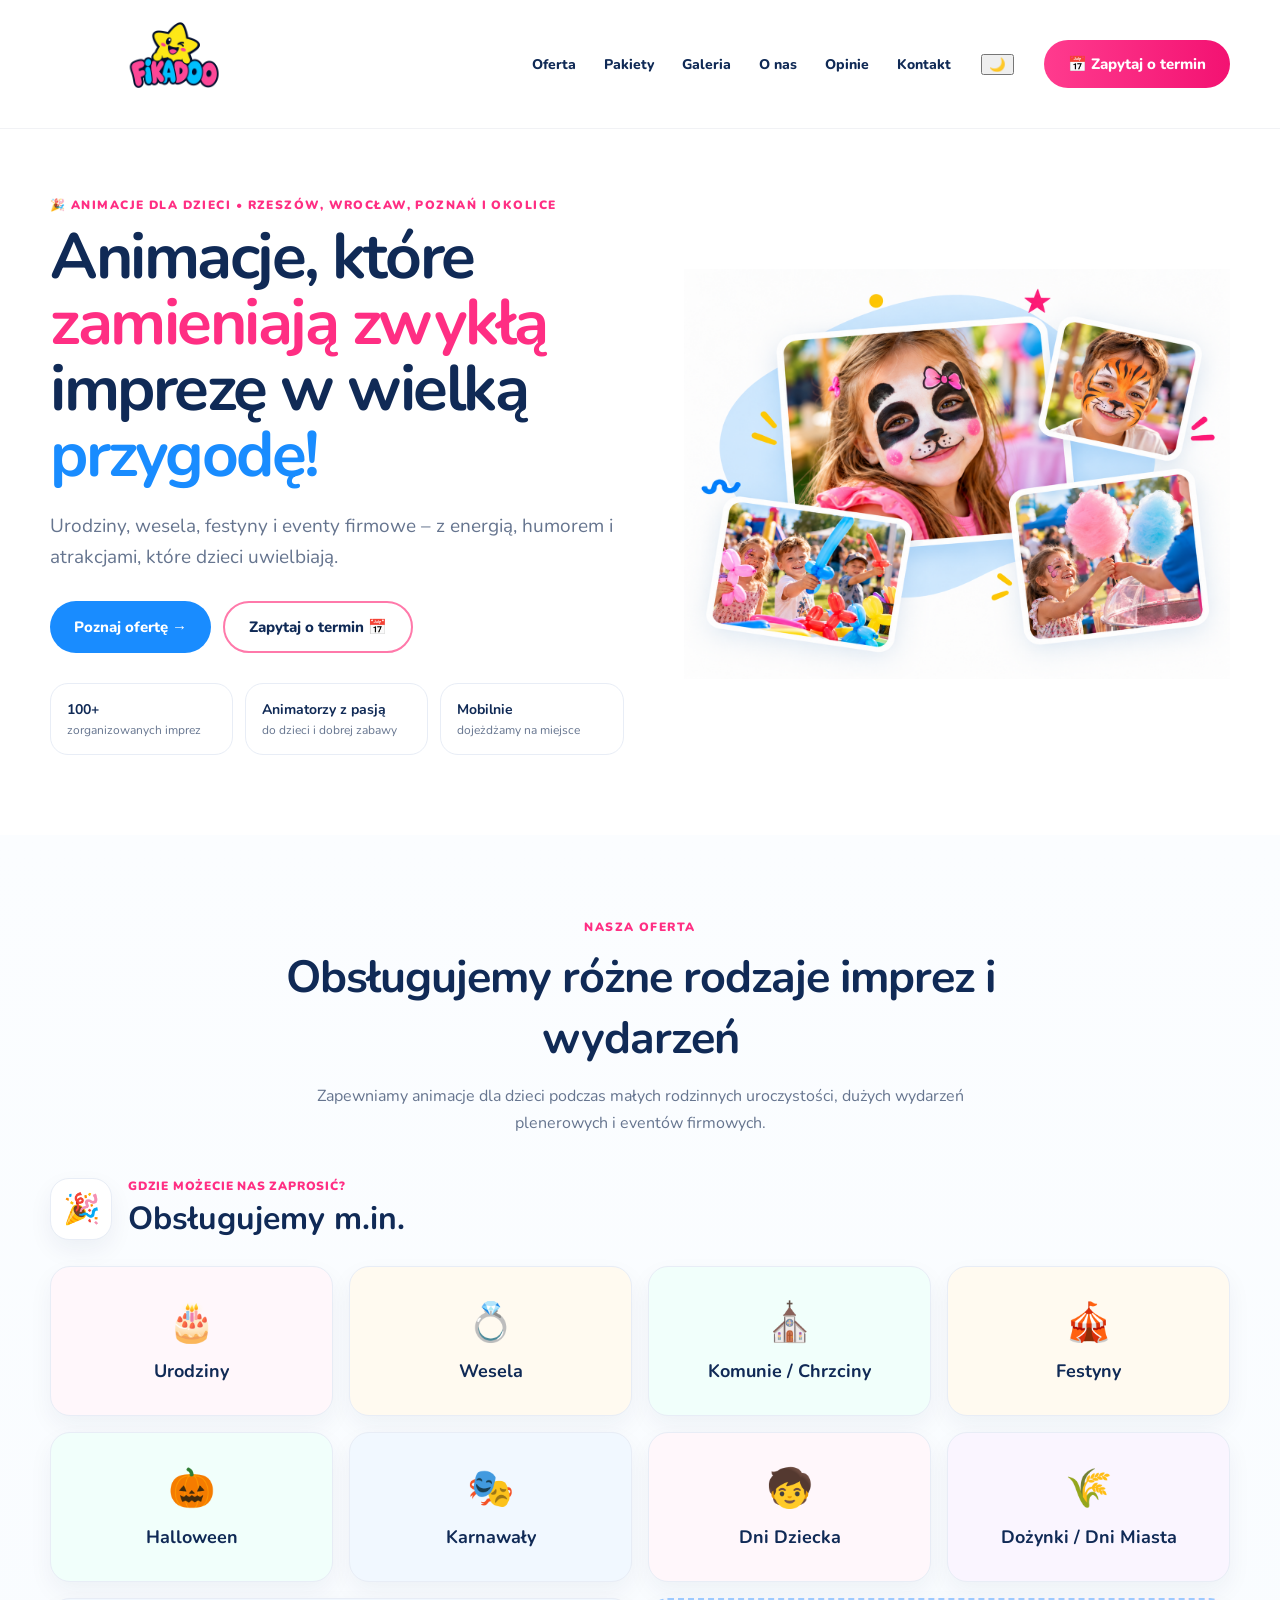
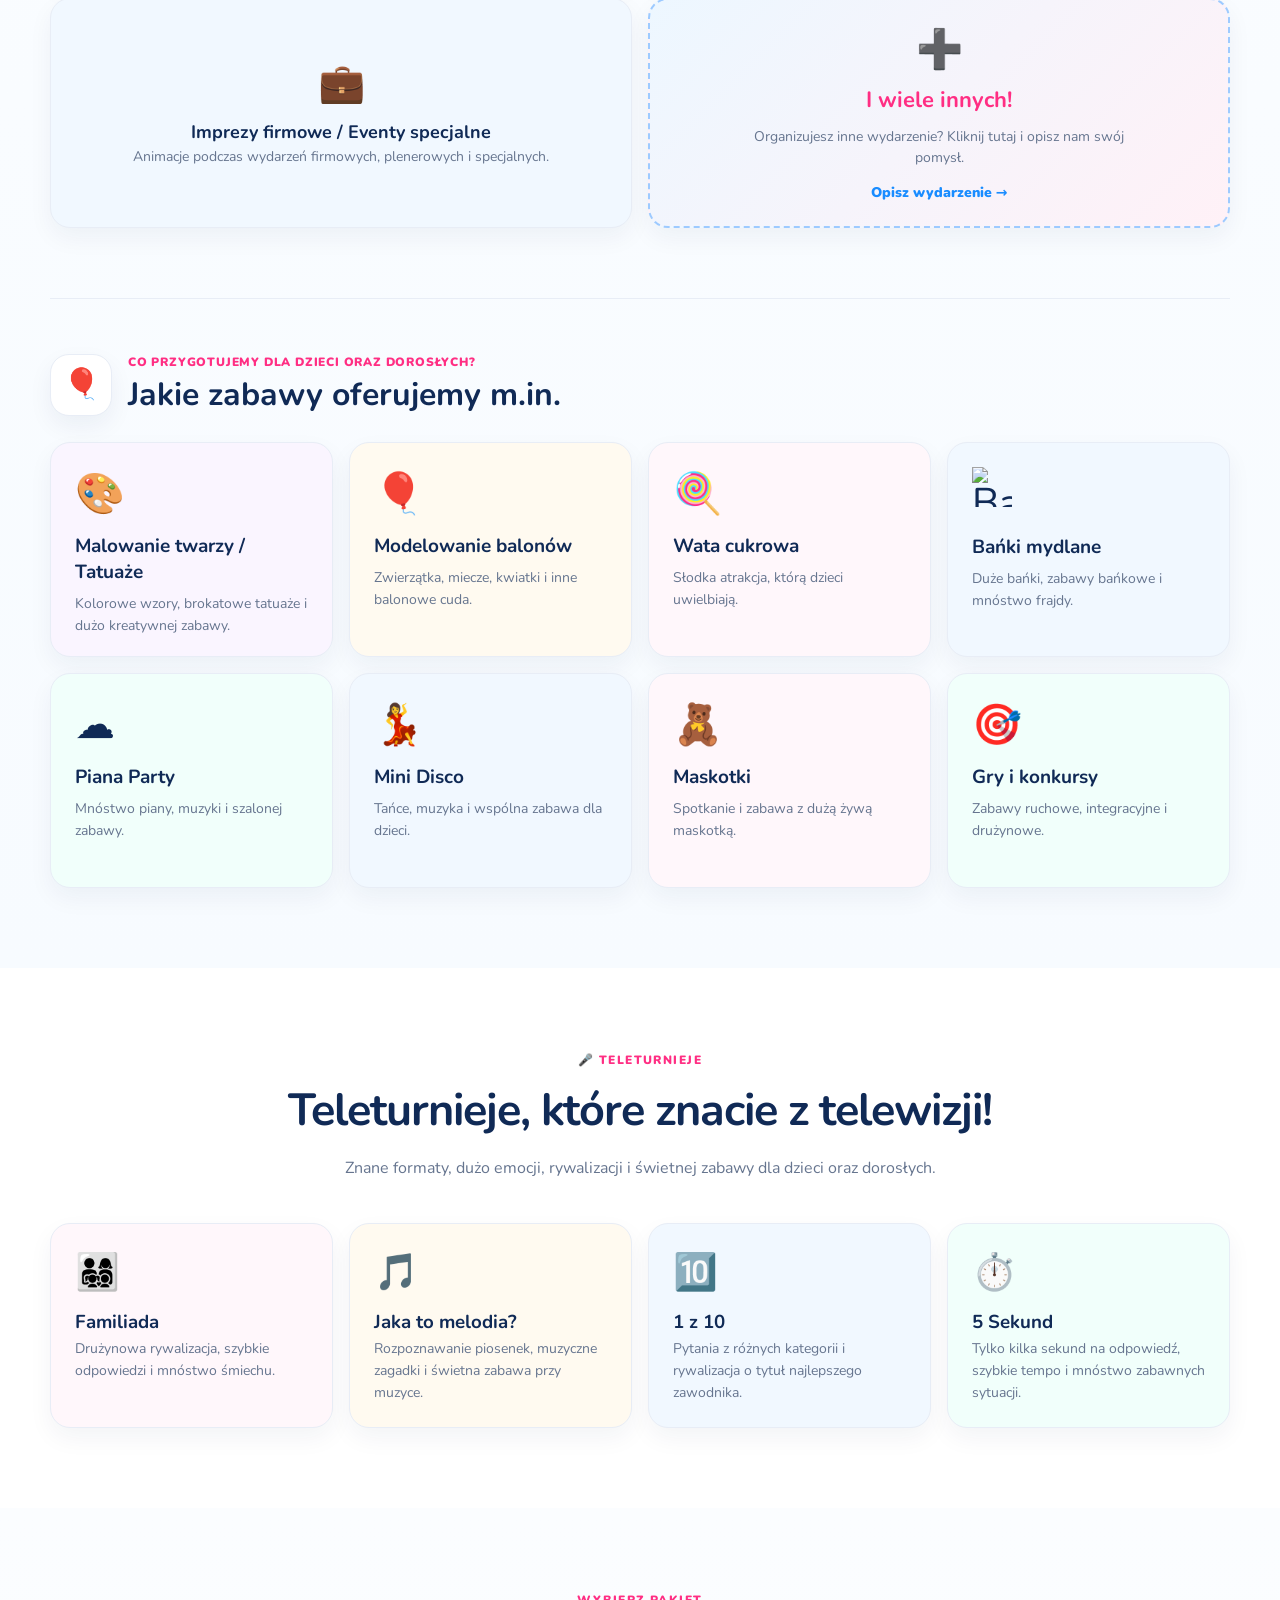
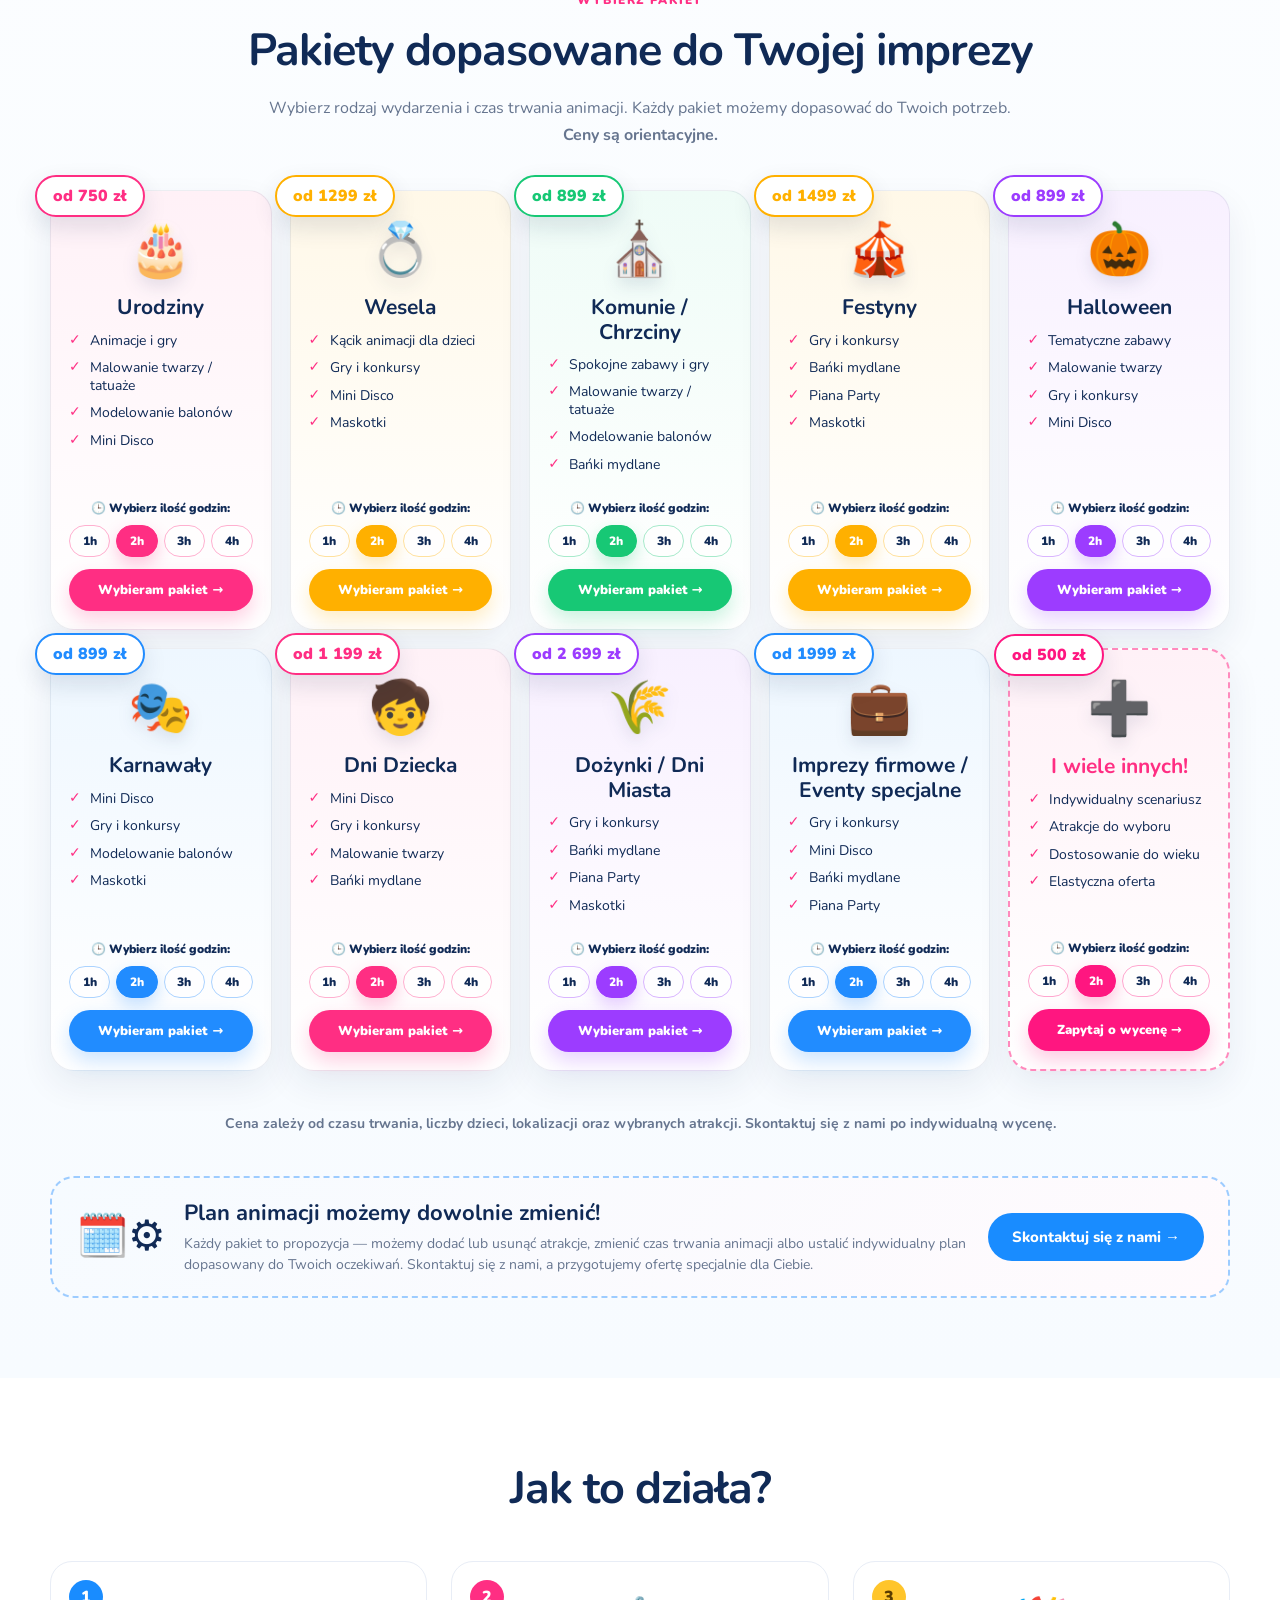
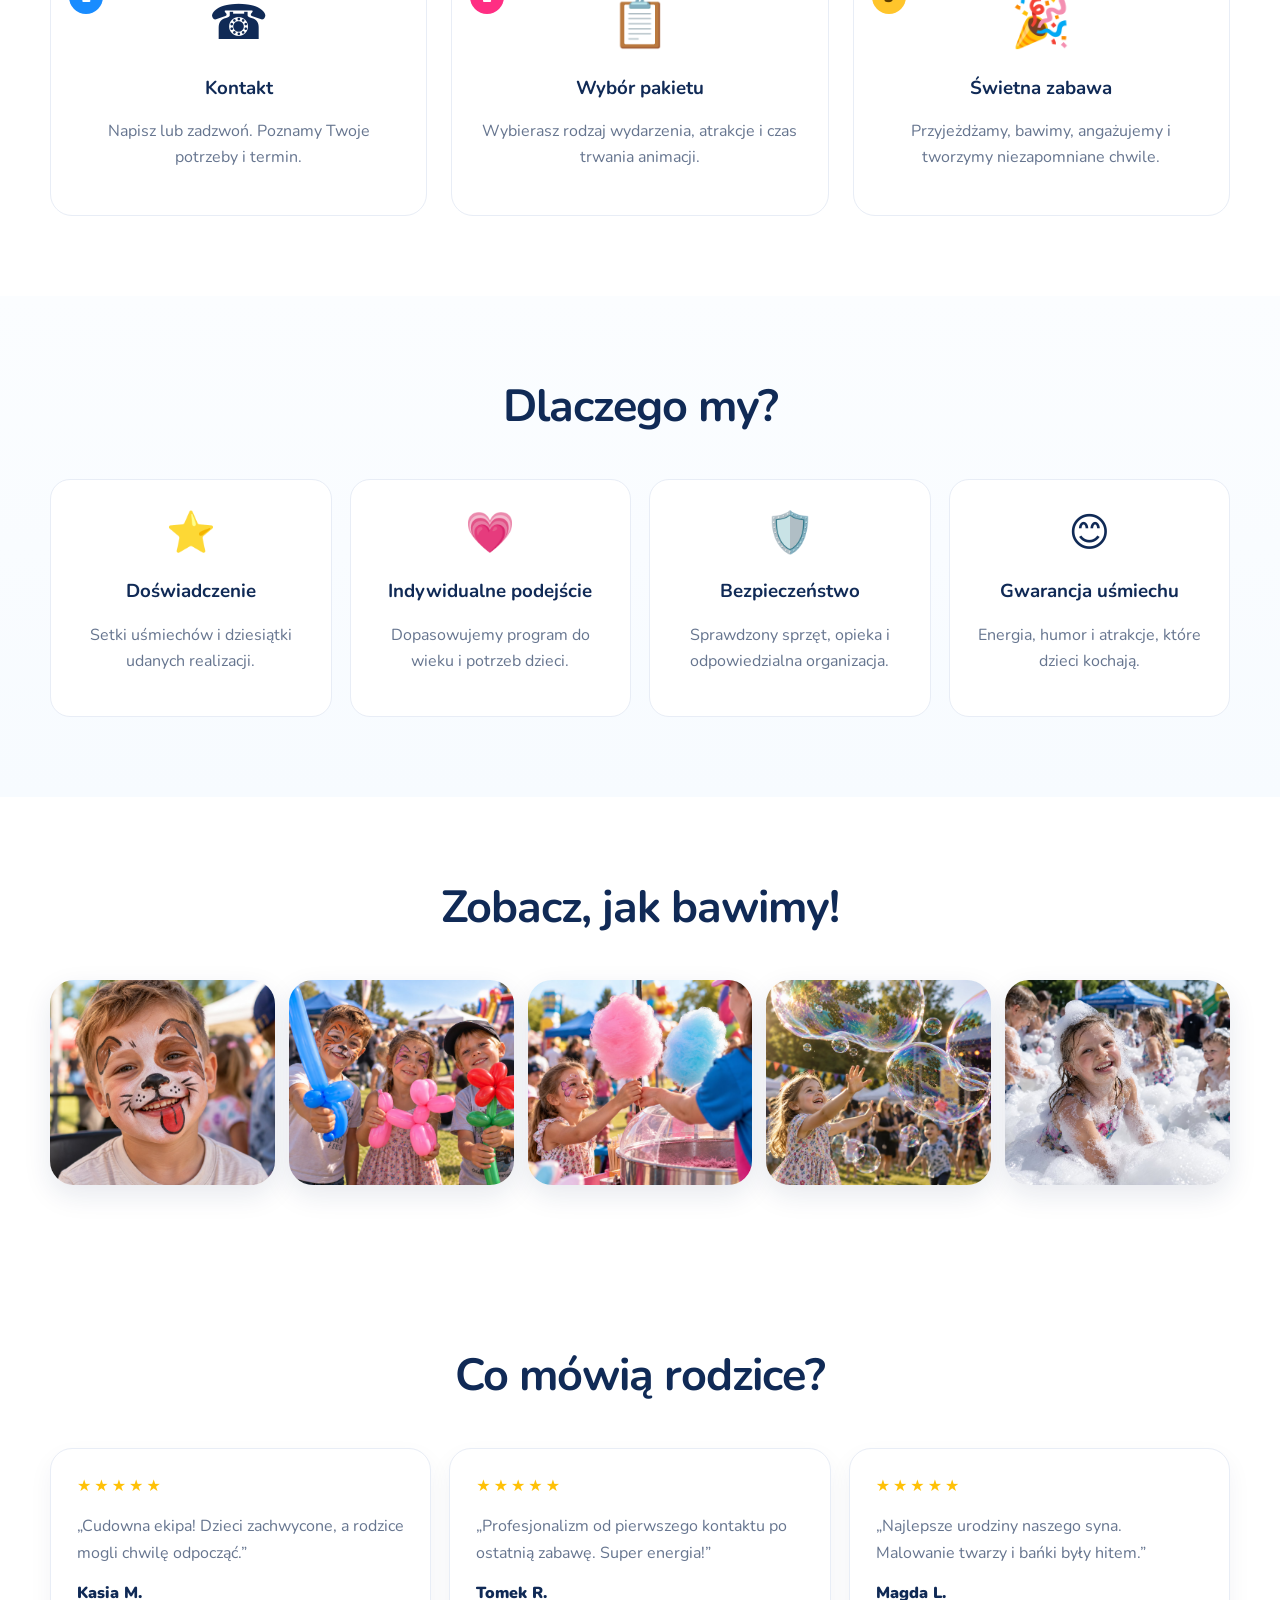
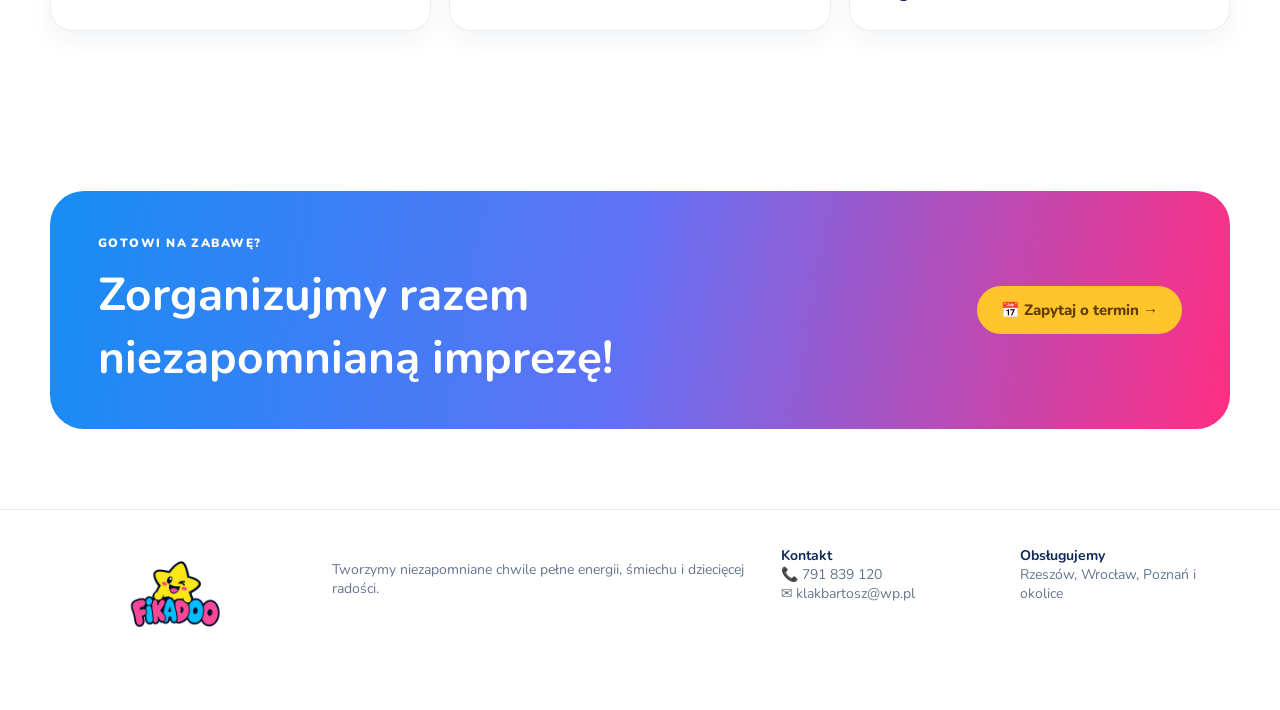
==== commit f6932f91: "Update index.html" ====
--- a/site/index.html
+++ b/site/index.html
@@ -28,6 +28,16 @@
 <a href="#kontakt">Kontakt</a>
 <button class="btn btn-pink nav-mobile-cta js-open-booking" data-source="Menu mobilne" type="button">📅 Zapytaj o termin</button>
 </nav>
+<button
+  class="theme-toggle"
+  id="themeToggle"
+  type="button"
+  aria-label="Włącz tryb ciemny"
+  aria-pressed="false"
+  title="Tryb ciemny"
+>
+  <span class="theme-toggle-icon" aria-hidden="true">🌙</span>
+</button>
 <button class="btn btn-pink js-open-booking" data-source="Nagłówek" type="button">📅 Zapytaj o termin</button>
 </div>
 </header>
--- a/site/css/style.css
+++ b/site/css/style.css
@@ -2099,3 +2099,742 @@
     font-size: 13px;
   }
 }
+
+/* =====================================================
+   FIKADOO — DOPRACOWANA WERSJA TABLET + MOBILE
+   Desktop powyżej 980px pozostaje bez zmian.
+===================================================== */
+
+.nav-mobile-cta,
+.mobile-swipe-hint,
+.mobile-gallery-hint {
+  display: none;
+}
+
+@media (max-width: 980px) {
+  html,
+  body {
+    overflow-x: hidden;
+  }
+
+  body {
+    -webkit-text-size-adjust: 100%;
+  }
+
+  .container {
+    width: min(100% - 32px, 760px);
+  }
+
+  .section {
+    padding: 68px 0;
+  }
+
+  /* HEADER */
+  .site-header {
+    box-shadow: 0 8px 28px rgba(16, 42, 86, 0.06);
+  }
+
+  .nav-wrap {
+    height: 82px;
+    gap: 12px;
+  }
+
+  .brand-logo {
+    width: 158px;
+    max-height: 72px;
+  }
+
+  .nav-toggle {
+    width: 46px;
+    height: 46px;
+    padding: 0;
+    border: 1px solid var(--line);
+    border-radius: 14px;
+    background: #fff;
+    color: var(--ink);
+    font-size: 25px;
+    line-height: 1;
+    box-shadow: 0 6px 18px rgba(16, 42, 86, 0.08);
+    cursor: pointer;
+  }
+
+  .main-nav {
+    left: 16px;
+    right: 16px;
+    top: 76px;
+    z-index: 60;
+    gap: 4px;
+    padding: 14px;
+    border-radius: 22px;
+    box-shadow: 0 20px 50px rgba(16, 42, 86, 0.16);
+  }
+
+  .main-nav a {
+    padding: 12px 14px;
+    border-radius: 12px;
+    font-size: 15px;
+  }
+
+  .main-nav a:hover {
+    background: #f6faff;
+  }
+
+  .main-nav .nav-mobile-cta {
+    display: inline-flex;
+    width: 100%;
+    min-height: 48px;
+    margin-top: 8px;
+  }
+
+  /* HERO */
+  .hero {
+    padding-top: 46px;
+  }
+
+  .hero-grid {
+    gap: 34px;
+  }
+
+  .hero-copy {
+    text-align: center;
+  }
+
+  .hero-copy .eyebrow {
+    justify-content: center;
+    max-width: 100%;
+    line-height: 1.5;
+  }
+
+  .hero h1 {
+    max-width: 720px;
+    margin-left: auto;
+    margin-right: auto;
+    font-size: clamp(42px, 8vw, 58px);
+  }
+
+  .hero p {
+    max-width: 650px;
+    margin-left: auto;
+    margin-right: auto;
+  }
+
+  .hero-actions {
+    justify-content: center;
+  }
+
+  .hero-badges {
+    grid-template-columns: repeat(3, 1fr);
+    max-width: 650px;
+    margin-left: auto;
+    margin-right: auto;
+  }
+
+  .hero-badges div {
+    min-width: 0;
+    padding: 14px 10px;
+  }
+
+  .hero-final-collage {
+    margin-top: 0;
+  }
+
+  .hero-final-collage-image {
+    width: min(100%, 680px);
+    margin-inline: auto;
+  }
+
+  /* OFERTA / TELETURNIEJE */
+  .offer-grid {
+    gap: 14px;
+  }
+
+  .event-grid {
+    grid-template-columns: repeat(2, minmax(0, 1fr));
+  }
+
+  .event-grid .wide-event-card,
+  .event-grid .more-card {
+    grid-column: span 2;
+  }
+
+  .attractions-group .offer-grid,
+  .quiz-grid {
+    grid-template-columns: repeat(2, minmax(0, 1fr));
+  }
+
+  .attractions-group .offer-card {
+    height: auto;
+    min-height: 190px;
+  }
+
+  /* PAKIETY — tablet 2 kolumny */
+  .event-packages-grid {
+    grid-template-columns: repeat(2, minmax(0, 1fr));
+    gap: 22px 16px;
+  }
+
+  .package-price-badge {
+    top: -12px;
+    left: -8px;
+  }
+
+  /* GALERIA */
+  .gallery-grid {
+    grid-template-columns: repeat(3, minmax(0, 1fr));
+    gap: 12px;
+  }
+
+  .gallery-grid img {
+    height: 185px;
+  }
+}
+
+@media (max-width: 640px) {
+  :root {
+    --radius: 20px;
+  }
+
+  .container {
+    width: calc(100% - 24px);
+  }
+
+  .section {
+    padding: 52px 0;
+  }
+
+  .section-head {
+    margin-bottom: 28px;
+  }
+
+  .section-head h2 {
+    font-size: clamp(28px, 8vw, 34px);
+    line-height: 1.08;
+    letter-spacing: -0.8px;
+  }
+
+  .section-head p {
+    margin-top: 12px;
+    font-size: 15px;
+    line-height: 1.55;
+  }
+
+  .eyebrow {
+    font-size: 11px;
+    margin-bottom: 10px;
+  }
+
+  /* HEADER TELEFON */
+  .nav-wrap {
+    height: 72px;
+  }
+
+  .brand-logo {
+    width: 136px;
+    max-height: 62px;
+  }
+
+  .nav-toggle {
+    width: 44px;
+    height: 44px;
+    border-radius: 13px;
+    font-size: 23px;
+  }
+
+  .main-nav {
+    top: 68px;
+    left: 12px;
+    right: 12px;
+    max-height: calc(100dvh - 84px);
+    overflow-y: auto;
+  }
+
+  /* HERO TELEFON */
+  .hero {
+    padding-top: 32px;
+    padding-bottom: 44px;
+  }
+
+  .hero-grid {
+    gap: 24px;
+  }
+
+  .hero-copy .eyebrow {
+    display: inline-flex;
+    text-align: center;
+    font-size: 10px;
+    letter-spacing: 0.08em;
+  }
+
+  .hero h1 {
+    font-size: clamp(35px, 10.3vw, 43px);
+    line-height: 1.01;
+    letter-spacing: -1.6px;
+    margin-bottom: 16px;
+  }
+
+  .hero p {
+    font-size: 16px;
+    line-height: 1.55;
+  }
+
+  .hero-actions {
+    display: grid;
+    grid-template-columns: 1fr;
+    gap: 10px;
+    margin: 22px 0;
+  }
+
+  .hero-actions .btn {
+    width: 100%;
+    min-height: 50px;
+  }
+
+  .hero-badges {
+    grid-template-columns: repeat(3, minmax(0, 1fr));
+    gap: 7px;
+    margin-top: 22px;
+  }
+
+  .hero-badges div {
+    padding: 11px 7px;
+    border-radius: 15px;
+  }
+
+  .hero-badges b {
+    font-size: 11px;
+    line-height: 1.2;
+  }
+
+  .hero-badges span {
+    font-size: 9px;
+    line-height: 1.25;
+  }
+
+  .hero-final-collage {
+    padding-top: 0;
+  }
+
+  .hero-final-collage-image {
+    width: 100%;
+    border-radius: 24px;
+  }
+
+  /* TYTUŁY GRUP */
+  .offer-group + .offer-group {
+    margin-top: 42px;
+  }
+
+  .offer-group-title {
+    gap: 12px;
+    margin-bottom: 20px;
+    align-items: center;
+  }
+
+  .offer-group-title > span {
+    width: 46px;
+    height: 46px;
+    flex-basis: 46px;
+    border-radius: 14px;
+    font-size: 22px;
+  }
+
+  .offer-group-title small {
+    font-size: 11px;
+  }
+
+  .offer-group-title h3 {
+    font-size: 21px;
+    line-height: 1.15;
+  }
+
+  /* OBSŁUGUJEMY — 2 W RZĘDZIE */
+  .event-grid {
+    grid-template-columns: repeat(2, minmax(0, 1fr));
+    gap: 10px;
+  }
+
+  .event-grid .offer-card {
+    min-height: 122px;
+    padding: 16px 10px;
+    border-radius: 18px;
+  }
+
+  .event-grid .offer-card > span {
+    font-size: 30px;
+  }
+
+  .event-grid .offer-card h3 {
+    font-size: 15px;
+    line-height: 1.2;
+  }
+
+  .event-grid .wide-event-card,
+  .event-grid .more-card {
+    grid-column: span 2;
+    min-height: 142px;
+  }
+
+  .event-grid .wide-event-card p,
+  .event-grid .more-card p {
+    font-size: 12px;
+    line-height: 1.45;
+  }
+
+  .more-card-cta {
+    font-size: 13px;
+  }
+
+  /* ATRAKCJE — 2 W RZĘDZIE */
+  .attractions-group {
+    padding-top: 36px;
+  }
+
+  .attractions-group .offer-grid {
+    grid-template-columns: repeat(2, minmax(0, 1fr));
+    gap: 10px;
+  }
+
+  .attractions-group .offer-card {
+    min-height: 178px;
+    height: auto;
+    padding: 16px 12px;
+    border-radius: 18px;
+  }
+
+  .attractions-group .offer-card > span,
+  .attractions-group .offer-card .bubble-icon {
+    font-size: 28px;
+  }
+
+  .attractions-group .offer-card h3 {
+    font-size: 16px;
+    line-height: 1.2;
+  }
+
+  .attractions-group .offer-card p {
+    font-size: 12px;
+    line-height: 1.45;
+  }
+
+  .bubble-icon,
+  .bubble-icon img {
+    width: 32px;
+    height: 32px;
+    max-width: 32px;
+    max-height: 32px;
+  }
+
+  /* TELETURNIEJE — 2x2 */
+  .quiz-grid {
+    grid-template-columns: repeat(2, minmax(0, 1fr));
+    gap: 10px;
+  }
+
+  .quiz-grid .offer-card {
+    min-height: 175px;
+    padding: 16px 12px;
+    border-radius: 18px;
+  }
+
+  .quiz-grid .offer-card > span {
+    font-size: 30px;
+  }
+
+  .quiz-grid .offer-card h3 {
+    font-size: 17px;
+  }
+
+  .quiz-grid .offer-card p {
+    font-size: 12px;
+    line-height: 1.45;
+  }
+
+  /* PAKIETY — mobilny slider */
+  .event-packages-section {
+    overflow: hidden;
+  }
+
+  .mobile-swipe-hint,
+  .mobile-gallery-hint {
+    display: block;
+    margin: -8px 0 13px;
+    color: var(--muted);
+    font-size: 12px;
+    font-weight: 800;
+    text-align: right;
+  }
+
+  .event-packages-grid {
+    display: flex;
+    gap: 14px;
+    overflow-x: auto;
+    overflow-y: visible;
+    padding: 20px 12px 18px;
+    margin: 0 -12px;
+    scroll-snap-type: x mandatory;
+    scroll-padding-left: 12px;
+    -webkit-overflow-scrolling: touch;
+    scrollbar-width: none;
+  }
+
+  .event-packages-grid::-webkit-scrollbar {
+    display: none;
+  }
+
+  .event-package-card {
+    flex: 0 0 min(86vw, 345px);
+    scroll-snap-align: start;
+    min-height: auto;
+    padding: 24px 18px 18px;
+    border-radius: 22px;
+    overflow: visible;
+  }
+
+  .package-price-badge {
+    top: -13px;
+    left: 10px;
+    right: auto;
+    padding: 9px 13px;
+    font-size: 14px;
+  }
+
+  .package-emoji {
+    margin-top: 3px;
+    font-size: 40px;
+  }
+
+  .event-package-card h3 {
+    font-size: 23px;
+  }
+
+  .event-package-card ul {
+    margin-bottom: 18px;
+  }
+
+  .event-package-card li {
+    font-size: 14px;
+    line-height: 1.35;
+  }
+
+  .duration-label {
+    font-size: 12px;
+  }
+
+  .duration-options {
+    display: grid;
+    grid-template-columns: repeat(4, 1fr);
+    gap: 7px;
+  }
+
+  .duration-option {
+    min-width: 0;
+    min-height: 42px;
+    padding: 8px 4px;
+    font-size: 13px;
+  }
+
+  .package-cta {
+    min-height: 48px;
+    font-size: 14px;
+  }
+
+  .package-price-note {
+    margin-top: 18px;
+  }
+
+  .package-custom-note {
+    margin-top: 16px;
+    padding: 20px 16px;
+    border-radius: 20px;
+  }
+
+  /* JAK TO DZIAŁA / DLACZEGO MY / OPINIE */
+  .steps-grid,
+  .why-grid,
+  .reviews-grid {
+    grid-template-columns: 1fr;
+    gap: 12px;
+  }
+
+  .step,
+  .why-grid > div,
+  .reviews-grid blockquote {
+    border-radius: 20px;
+  }
+
+  /* GALERIA — swipe, jedno duże zdjęcie na ekran */
+  .gallery-section {
+    overflow: hidden;
+  }
+
+  .gallery-grid {
+    display: flex;
+    gap: 12px;
+    overflow-x: auto;
+    padding: 4px 12px 16px;
+    margin: 0 -12px;
+    scroll-snap-type: x mandatory;
+    scroll-padding-left: 12px;
+    -webkit-overflow-scrolling: touch;
+    scrollbar-width: none;
+  }
+
+  .gallery-grid::-webkit-scrollbar {
+    display: none;
+  }
+
+  .gallery-grid img {
+    flex: 0 0 78%;
+    height: 225px;
+    border-radius: 22px;
+    scroll-snap-align: start;
+  }
+
+  /* CTA */
+  .cta-box {
+    padding: 26px 20px;
+    gap: 18px;
+    border-radius: 24px;
+    text-align: center;
+    align-items: stretch;
+  }
+
+  .cta-box h2 {
+    font-size: 29px;
+  }
+
+  .cta-box .btn {
+    width: 100%;
+    min-height: 50px;
+  }
+
+  /* FOOTER */
+  .footer {
+    text-align: center;
+  }
+
+  .footer-grid {
+    gap: 22px;
+  }
+
+  .footer-logo {
+    justify-content: center;
+  }
+
+  .footer-brand-logo {
+    width: 190px;
+    margin-inline: auto;
+  }
+
+  /* MODALE / FORMULARZE */
+  .modal {
+    padding: 12px;
+    align-items: flex-end;
+  }
+
+  .modal-dialog {
+    width: 100%;
+    max-width: none;
+    max-height: calc(100dvh - 24px);
+    overflow-y: auto;
+    padding: 26px 18px 22px;
+    border-radius: 26px 26px 18px 18px;
+  }
+
+  .modal-dialog h2 {
+    padding-right: 38px;
+    font-size: 27px;
+    line-height: 1.1;
+  }
+
+  .modal-intro {
+    font-size: 14px;
+  }
+
+  .form-grid.two {
+    grid-template-columns: 1fr;
+    gap: 12px;
+  }
+
+  .inquiry-form input,
+  .inquiry-form select,
+  .inquiry-form textarea {
+    min-height: 48px;
+    font-size: 16px;
+  }
+
+  .inquiry-form textarea {
+    min-height: 120px;
+  }
+
+  .inquiry-form .btn.full {
+    min-height: 50px;
+  }
+}
+
+@media (max-width: 390px) {
+  .container {
+    width: calc(100% - 20px);
+  }
+
+  .brand-logo {
+    width: 126px;
+  }
+
+  .hero h1 {
+    font-size: 35px;
+  }
+
+  .hero-badges {
+    grid-template-columns: 1fr;
+  }
+
+  .hero-badges div {
+    padding: 11px 12px;
+  }
+
+  .hero-badges b {
+    font-size: 13px;
+  }
+
+  .hero-badges span {
+    font-size: 11px;
+  }
+
+  .event-grid,
+  .attractions-group .offer-grid,
+  .quiz-grid {
+    grid-template-columns: 1fr 1fr;
+  }
+
+  .event-grid .offer-card h3,
+  .attractions-group .offer-card h3,
+  .quiz-grid .offer-card h3 {
+    overflow-wrap: anywhere;
+  }
+
+  .event-package-card {
+    flex-basis: 89vw;
+  }
+
+  .gallery-grid img {
+    flex-basis: 84%;
+  }
+}
+
+@media (max-width: 340px) {
+  .event-grid,
+  .attractions-group .offer-grid,
+  .quiz-grid {
+    grid-template-columns: 1fr;
+  }
+
+  .event-grid .wide-event-card,
+  .event-grid .more-card {
+    grid-column: auto;
+  }
+
+  .hero h1 {
+    font-size: 32px;
+  }
+}
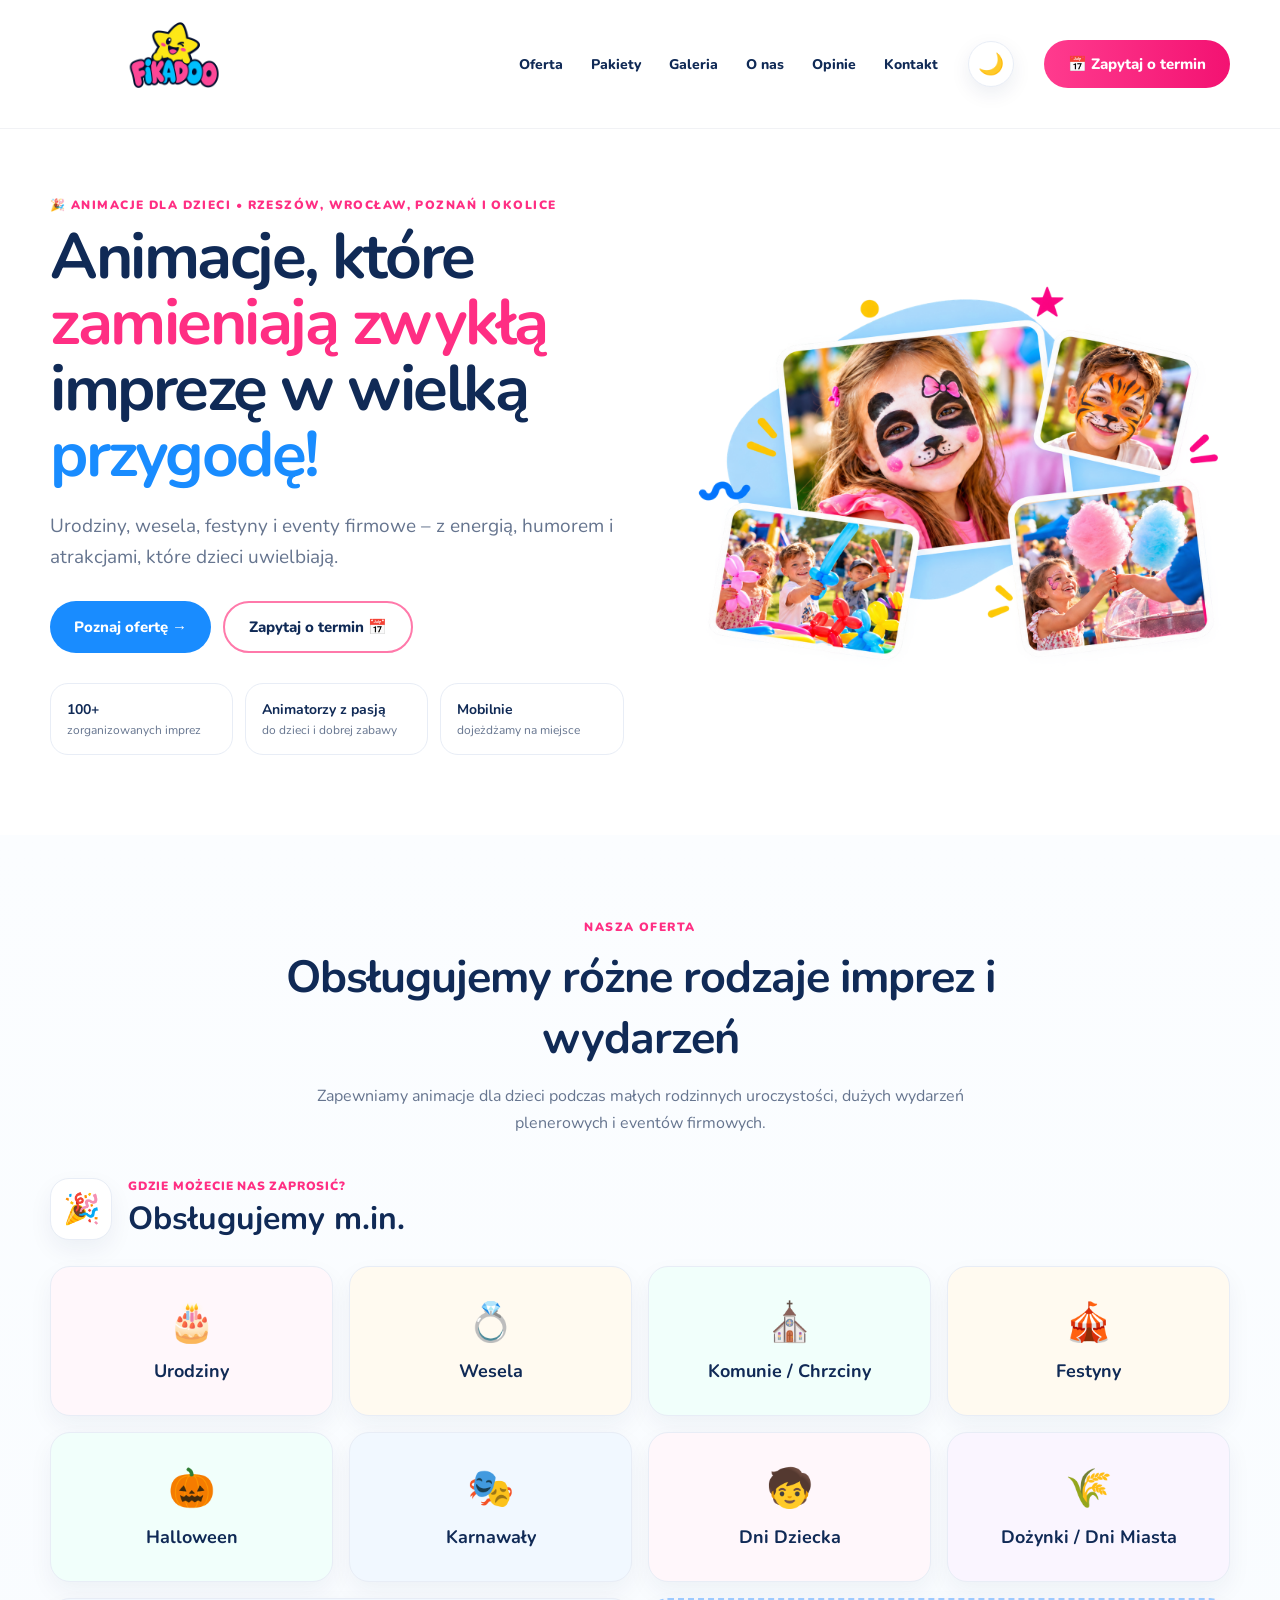
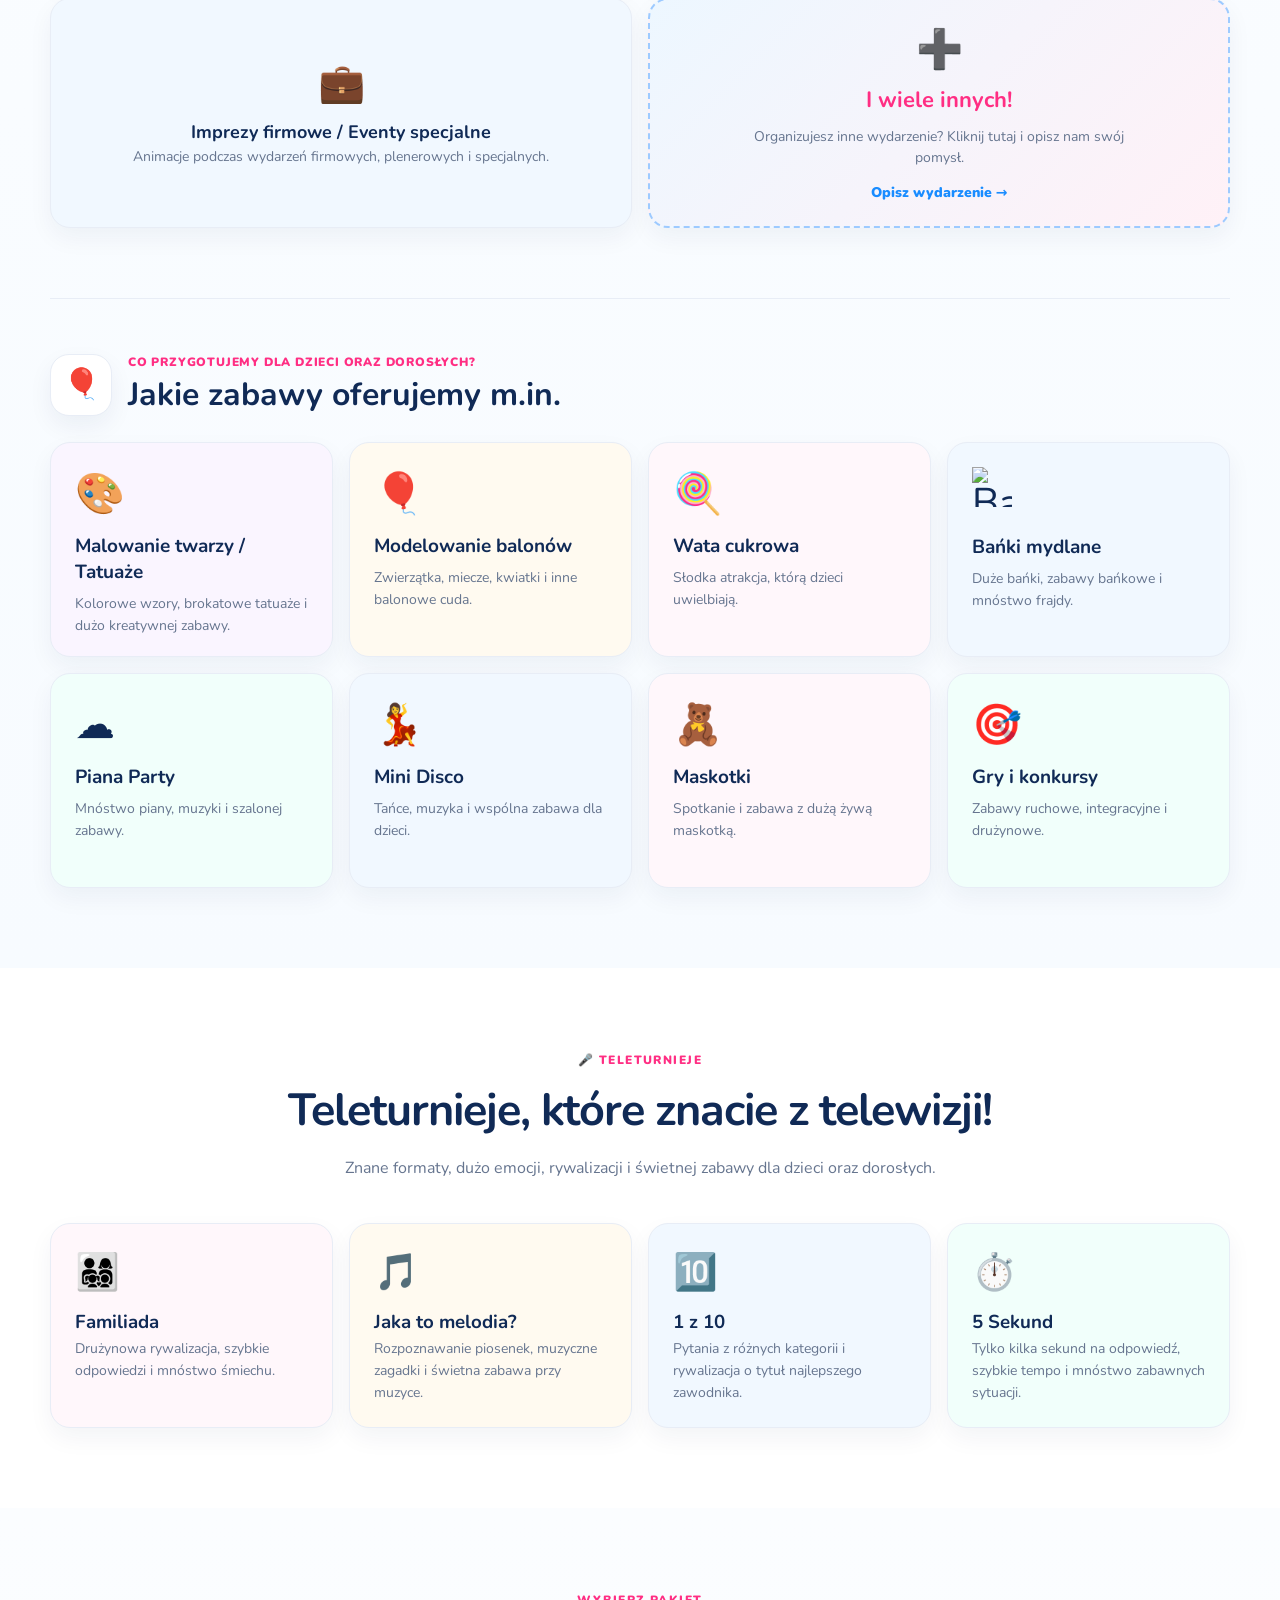
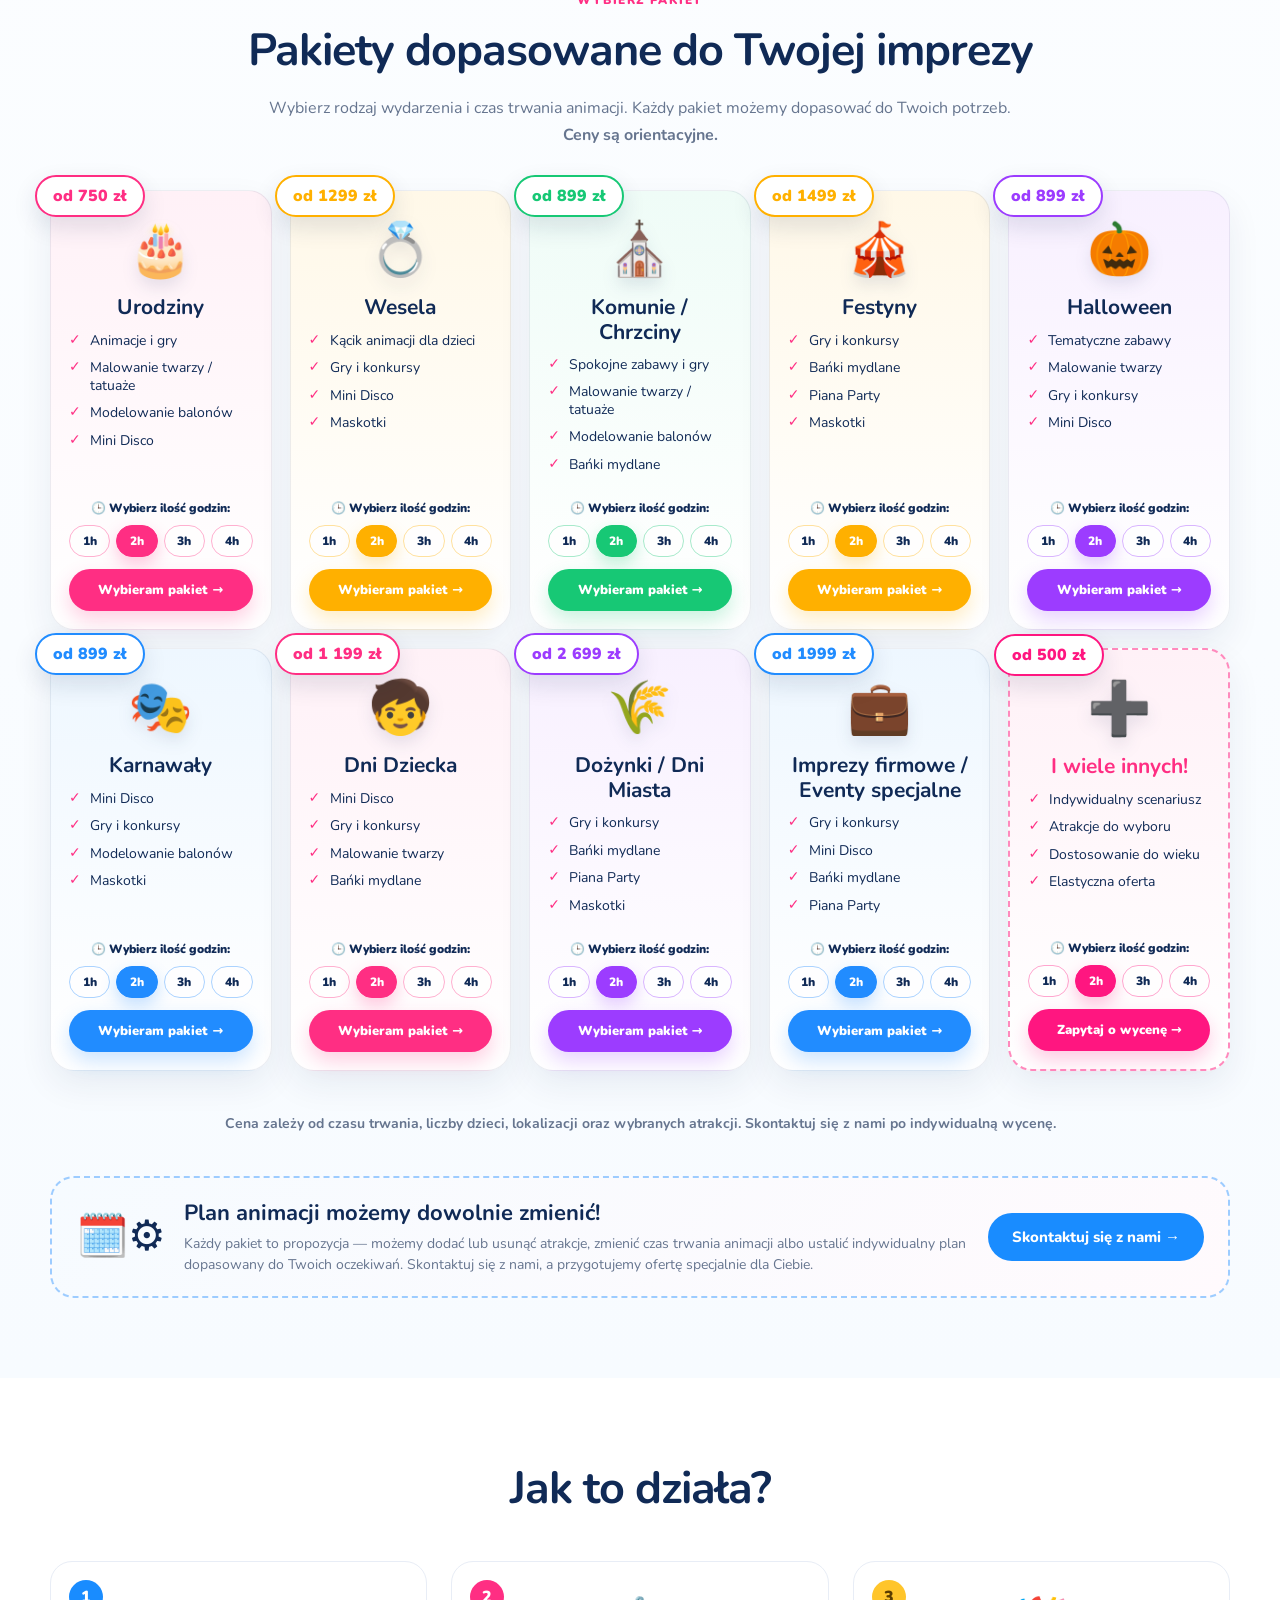
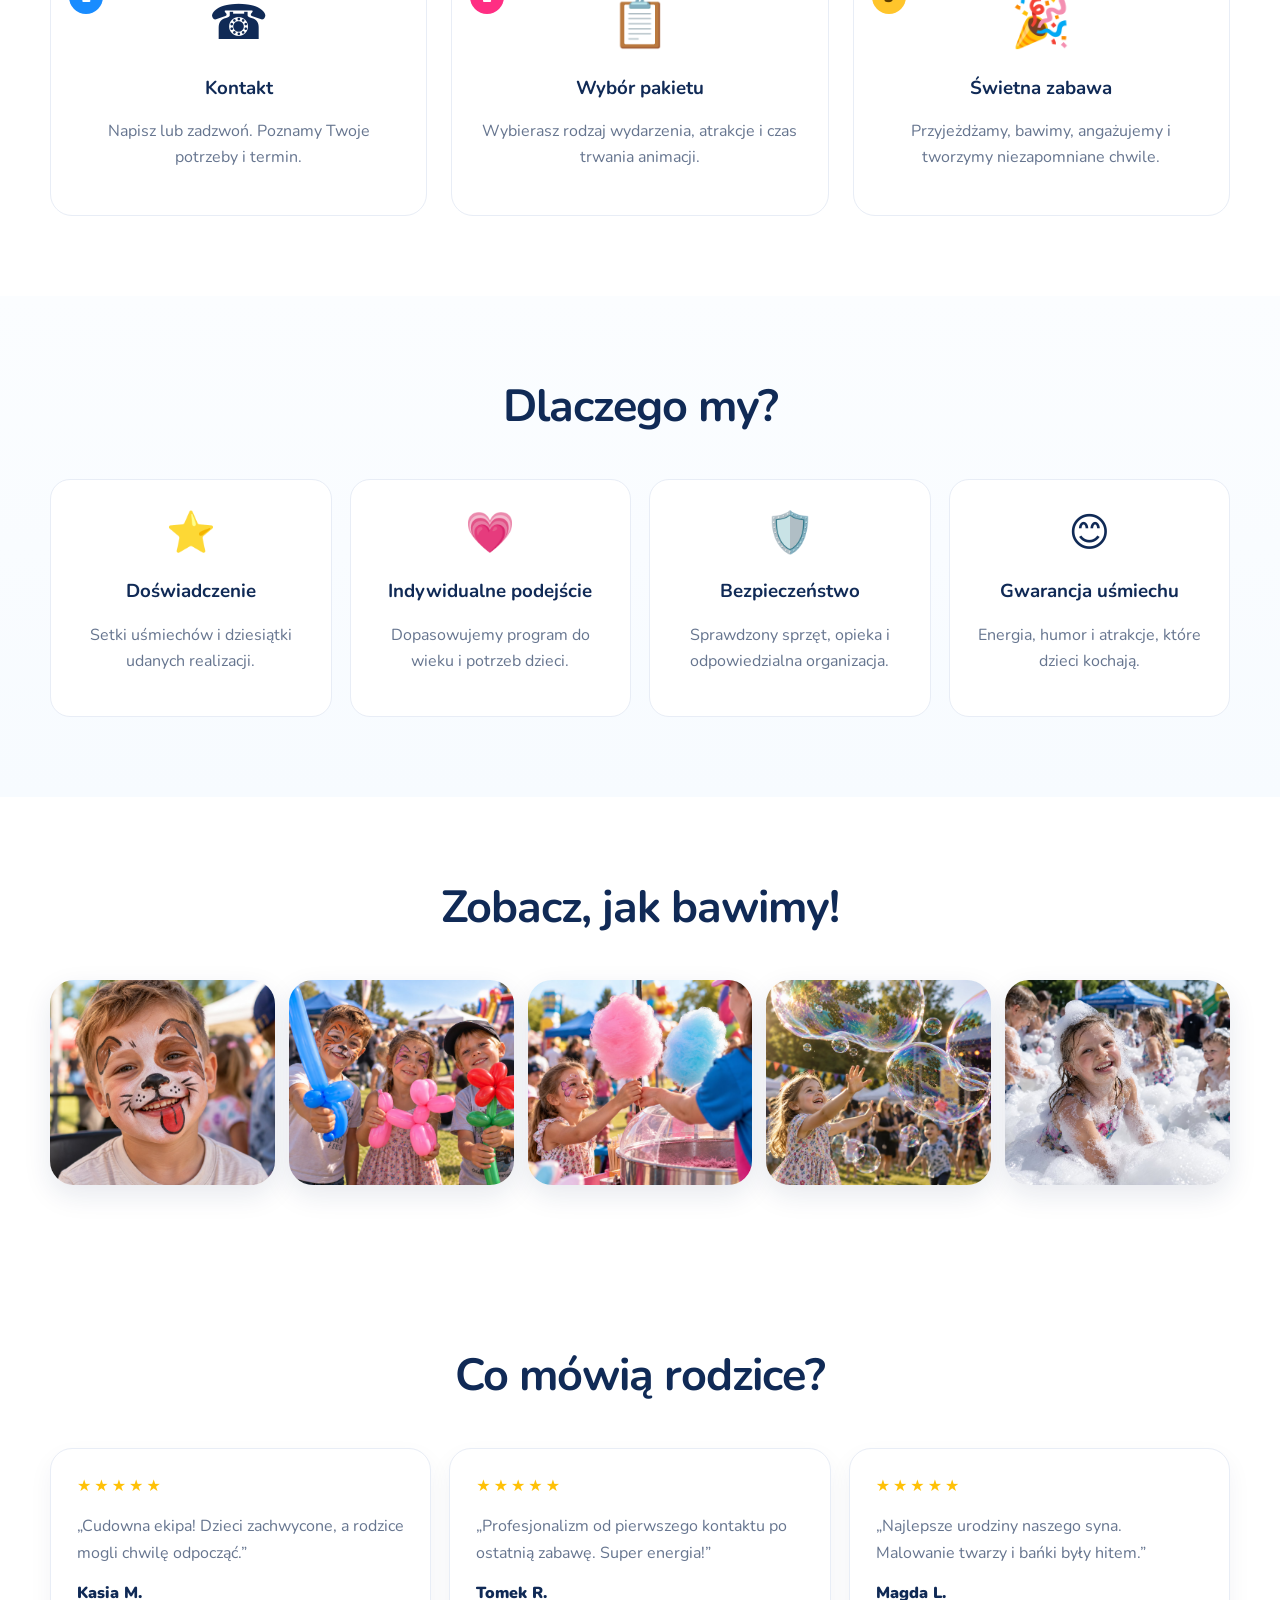
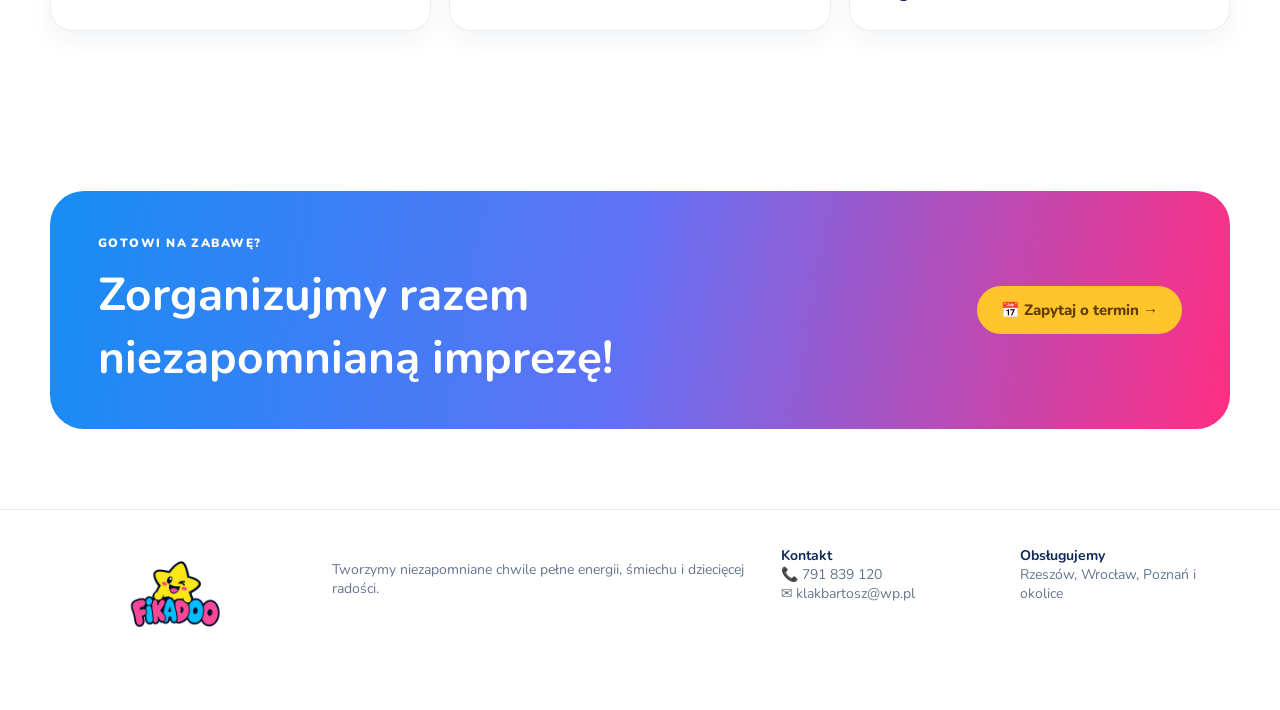
==== commit 5f9b484a: "Update index.html" ====
--- a/site/index.html
+++ b/site/index.html
@@ -58,7 +58,14 @@
 <div><b>Mobilnie</b><span>dojeżdżamy na miejsce</span></div>
 </div>
 </div>
-<div aria-label="Kolaż atrakcji Fikadoo: malowanie twarzy, balony i wata cukrowa" class="hero-visual hero-final-collage"><img alt="Kolaż atrakcji Fikadoo z malowaniem twarzy, balonami i watą cukrową" class="hero-final-collage-image" src="assets/hero-collage-final.png"/></div>
+<div aria-label="Kolaż atrakcji Fikadoo: malowanie twarzy, balony i wata cukrowa" class="hero-visual hero-final-collage">
+<img
+  id="heroThemeImage"
+  alt="Kolaż atrakcji Fikadoo z malowaniem twarzy, balonami i watą cukrową"
+  class="hero-final-collage-image"
+  src="assets/hero-light.png"
+/>
+</div>
 </div>
 </section>
 <section class="section section-soft" id="oferta">
--- a/site/css/style.css
+++ b/site/css/style.css
@@ -2838,3 +2838,257 @@
     font-size: 32px;
   }
 }
+
+/* =====================================================
+   FIKADOO — PRZEŁĄCZNIK TRYBU JASNY / CIEMNY
+===================================================== */
+
+.theme-toggle {
+  flex: 0 0 auto;
+  width: 46px;
+  height: 46px;
+  display: inline-flex;
+  align-items: center;
+  justify-content: center;
+  border: 1px solid var(--line);
+  border-radius: 50%;
+  background: #ffffff;
+  color: var(--ink);
+  font: inherit;
+  font-size: 21px;
+  line-height: 1;
+  cursor: pointer;
+  box-shadow: 0 7px 20px rgba(16, 42, 86, 0.08);
+  transition:
+    transform .2s ease,
+    box-shadow .2s ease,
+    background .2s ease,
+    border-color .2s ease;
+}
+
+.theme-toggle:hover {
+  transform: translateY(-2px);
+  box-shadow: 0 11px 25px rgba(16, 42, 86, 0.13);
+}
+
+.theme-toggle:focus-visible {
+  outline: 0;
+  box-shadow:
+    0 0 0 4px rgba(25, 140, 255, 0.16),
+    0 10px 24px rgba(16, 42, 86, 0.12);
+}
+
+.theme-toggle-icon {
+  display: block;
+  transform-origin: center;
+  transition: transform .25s ease;
+}
+
+html[data-theme="dark"] {
+  color-scheme: dark;
+
+  --ink: #f3f7ff;
+  --muted: #aebbd0;
+  --line: #26354f;
+  --bg: #0d1421;
+  --soft: #121c2d;
+  --blue-dark: #8fc7ff;
+  --shadow: 0 18px 50px rgba(0, 0, 0, 0.34);
+}
+
+html[data-theme="dark"] body {
+  background: var(--bg);
+  color: var(--ink);
+}
+
+html[data-theme="dark"] .site-header {
+  background: rgba(13, 20, 33, 0.93);
+  border-bottom-color: rgba(255, 255, 255, 0.07);
+}
+
+html[data-theme="dark"] .theme-toggle {
+  background: #182337;
+  border-color: #30425f;
+  color: #fff;
+  box-shadow: 0 8px 24px rgba(0, 0, 0, 0.28);
+}
+
+html[data-theme="dark"] .theme-toggle-icon {
+  transform: rotate(10deg);
+}
+
+html[data-theme="dark"] .main-nav,
+html[data-theme="dark"] .modal-dialog {
+  background: #121c2d;
+  border-color: #2a3b58;
+}
+
+html[data-theme="dark"] .main-nav a {
+  color: #eef5ff;
+}
+
+html[data-theme="dark"] .main-nav a:hover {
+  background: #1a2941;
+  color: #ff75ad;
+}
+
+html[data-theme="dark"] .section-soft {
+  background: linear-gradient(180deg, #111a2a 0%, #0f1827 100%);
+}
+
+html[data-theme="dark"] .hero-badges div,
+html[data-theme="dark"] .offer-card,
+html[data-theme="dark"] .step,
+html[data-theme="dark"] .why-grid > div,
+html[data-theme="dark"] .reviews-grid blockquote,
+html[data-theme="dark"] .package-details,
+html[data-theme="dark"] .package-custom-note {
+  background-color: #151f31;
+  border-color: #293b58;
+  color: var(--ink);
+}
+
+html[data-theme="dark"] .offer-card.pink {
+  background: #281a27;
+}
+
+html[data-theme="dark"] .offer-card.yellow {
+  background: #2b2517;
+}
+
+html[data-theme="dark"] .offer-card.mint {
+  background: #142923;
+}
+
+html[data-theme="dark"] .offer-card.blue {
+  background: #152439;
+}
+
+html[data-theme="dark"] .offer-card.purple {
+  background: #251b32;
+}
+
+html[data-theme="dark"] .more-card {
+  background: linear-gradient(135deg, #172b42 0%, #2a1b2b 100%) !important;
+  border-color: #4a6f9c;
+}
+
+html[data-theme="dark"] .event-package-card {
+  background: linear-gradient(180deg, #172235 0%, #121a29 96%);
+  border-color: #2a3b58;
+  box-shadow: 0 14px 34px rgba(0, 0, 0, 0.24);
+}
+
+html[data-theme="dark"] .package-price-badge {
+  background: #101827;
+  box-shadow: 0 10px 24px rgba(0, 0, 0, 0.26);
+}
+
+html[data-theme="dark"] .duration-option {
+  background: #121c2d;
+  color: #eaf2ff;
+  border-color: #3a4e70;
+}
+
+html[data-theme="dark"] .duration-option:hover {
+  background: #1a2941;
+}
+
+html[data-theme="dark"] .duration-option.is-active {
+  color: #fff;
+}
+
+html[data-theme="dark"] .btn-outline {
+  background: #121c2d;
+  color: #f3f7ff;
+  border-color: #ff6da5;
+}
+
+html[data-theme="dark"] .cta-section {
+  background: #0d1421;
+}
+
+html[data-theme="dark"] .cta-box {
+  box-shadow: 0 22px 52px rgba(0, 0, 0, 0.24);
+}
+
+html[data-theme="dark"] .footer {
+  background: #0a101b;
+  border-top-color: #1e2a40;
+}
+
+html[data-theme="dark"] .inquiry-form input,
+html[data-theme="dark"] .inquiry-form select,
+html[data-theme="dark"] .inquiry-form textarea {
+  background: #0f1827;
+  color: #f5f8ff;
+  border-color: #30425f;
+}
+
+html[data-theme="dark"] .inquiry-form input::placeholder,
+html[data-theme="dark"] .inquiry-form textarea::placeholder {
+  color: #74839c;
+}
+
+html[data-theme="dark"] .checkbox {
+  color: #c0cada;
+}
+
+html[data-theme="dark"] .modal-backdrop {
+  background: rgba(0, 0, 0, 0.72);
+}
+
+html[data-theme="dark"] .modal-close {
+  background: #1b2940;
+  color: #f6f9ff;
+  border-color: #324667;
+}
+
+html[data-theme="dark"] .selected-duration {
+  background: #19304a !important;
+  color: #bcdcff !important;
+}
+
+html[data-theme="dark"] .gallery-grid img {
+  box-shadow: 0 12px 30px rgba(0, 0, 0, 0.26);
+}
+
+/* płynna zmiana motywu */
+body,
+.site-header,
+.section-soft,
+.offer-card,
+.event-package-card,
+.hero-badges div,
+.step,
+.why-grid > div,
+.reviews-grid blockquote,
+.modal-dialog,
+.inquiry-form input,
+.inquiry-form select,
+.inquiry-form textarea,
+.btn-outline,
+.theme-toggle {
+  transition:
+    background-color .25s ease,
+    background .25s ease,
+    color .25s ease,
+    border-color .25s ease,
+    box-shadow .25s ease;
+}
+
+@media (max-width: 980px) {
+  .theme-toggle {
+    width: 44px;
+    height: 44px;
+    margin-left: 0;
+  }
+}
+
+@media (max-width: 640px) {
+  .theme-toggle {
+    width: 42px;
+    height: 42px;
+    font-size: 19px;
+  }
+}
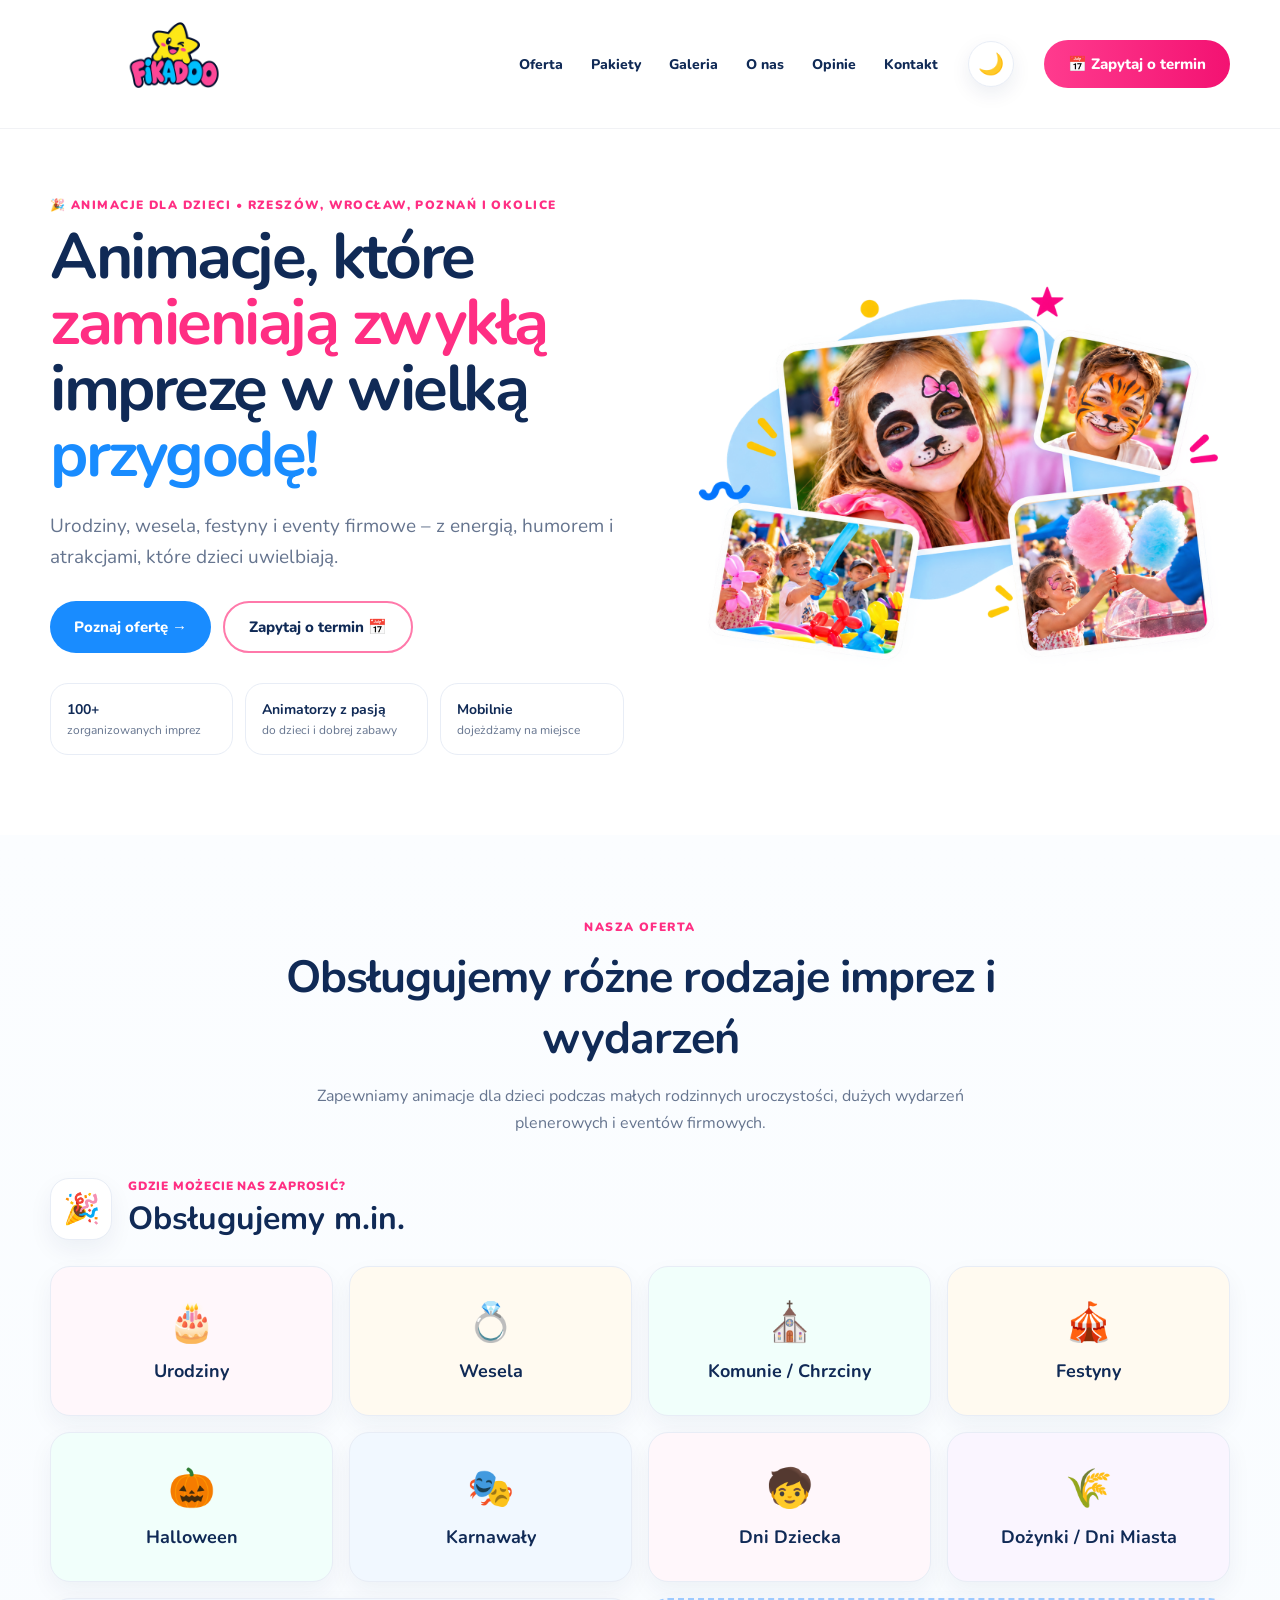
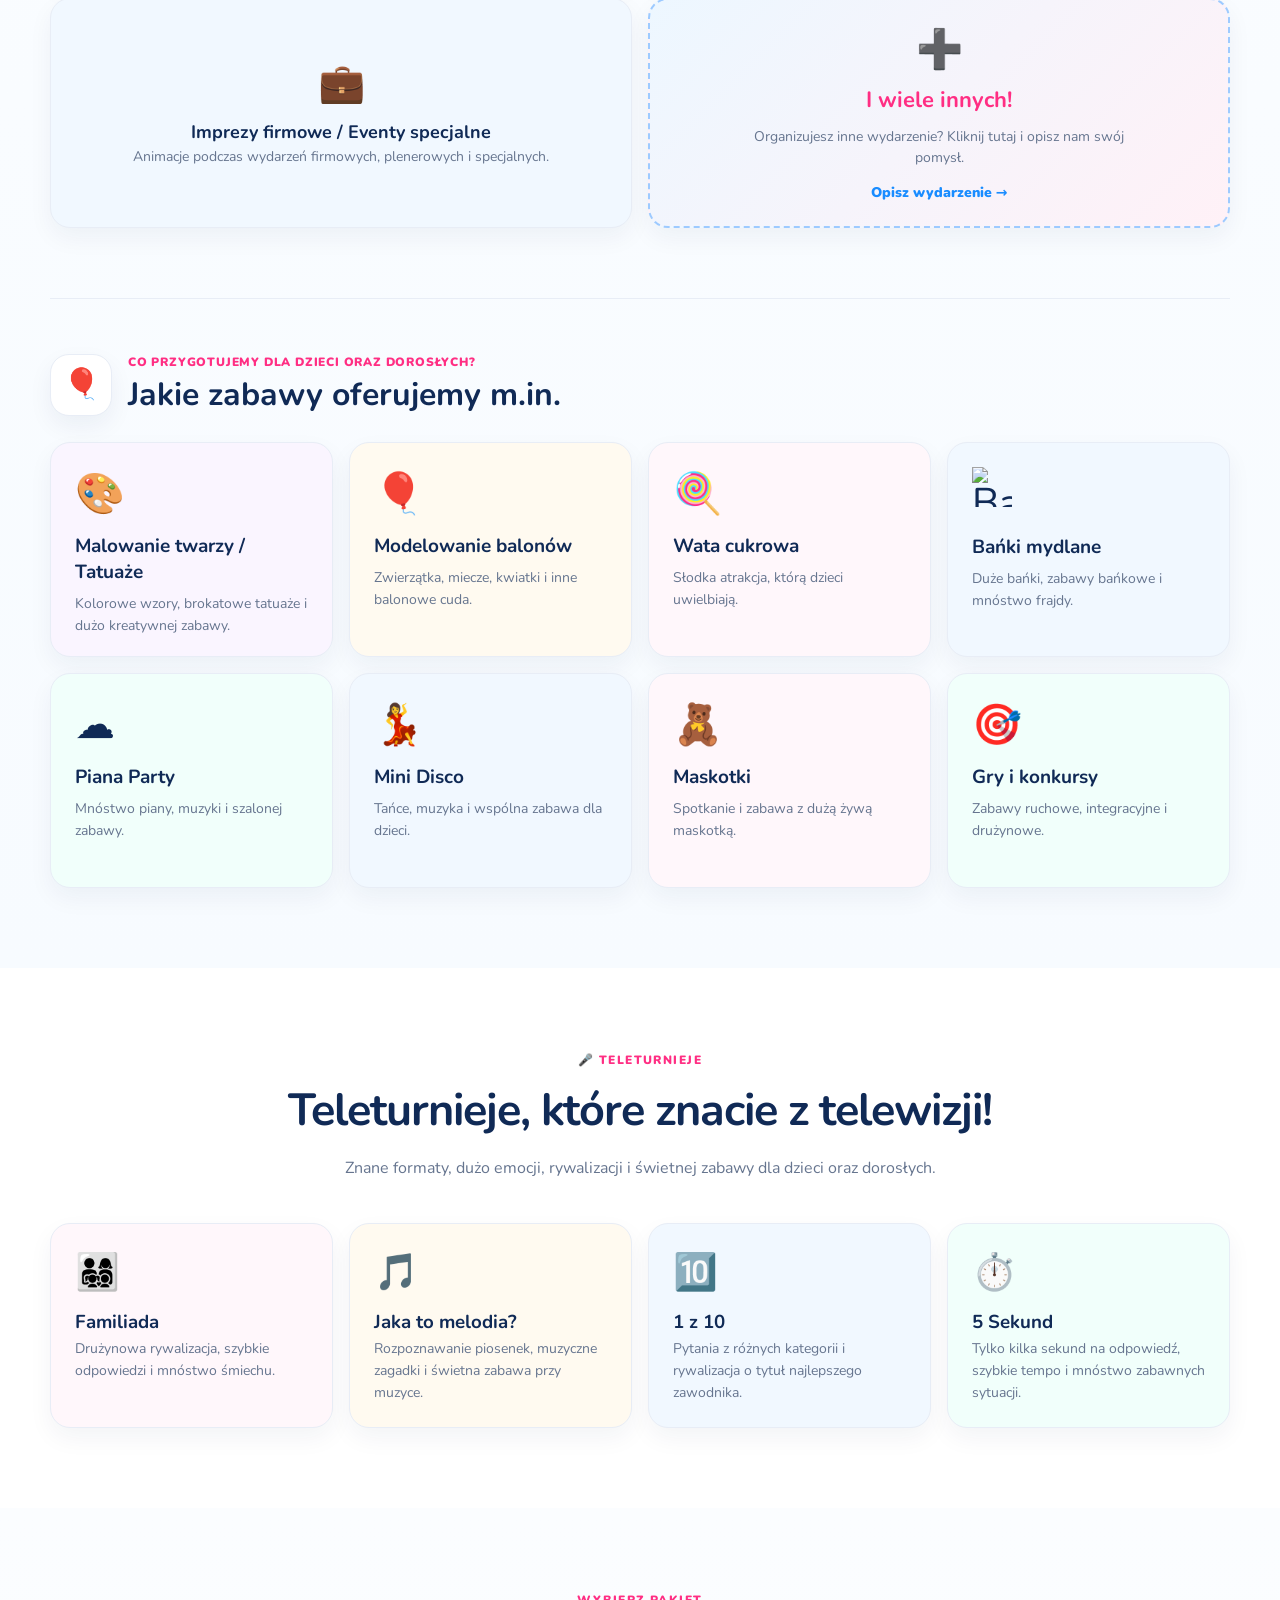
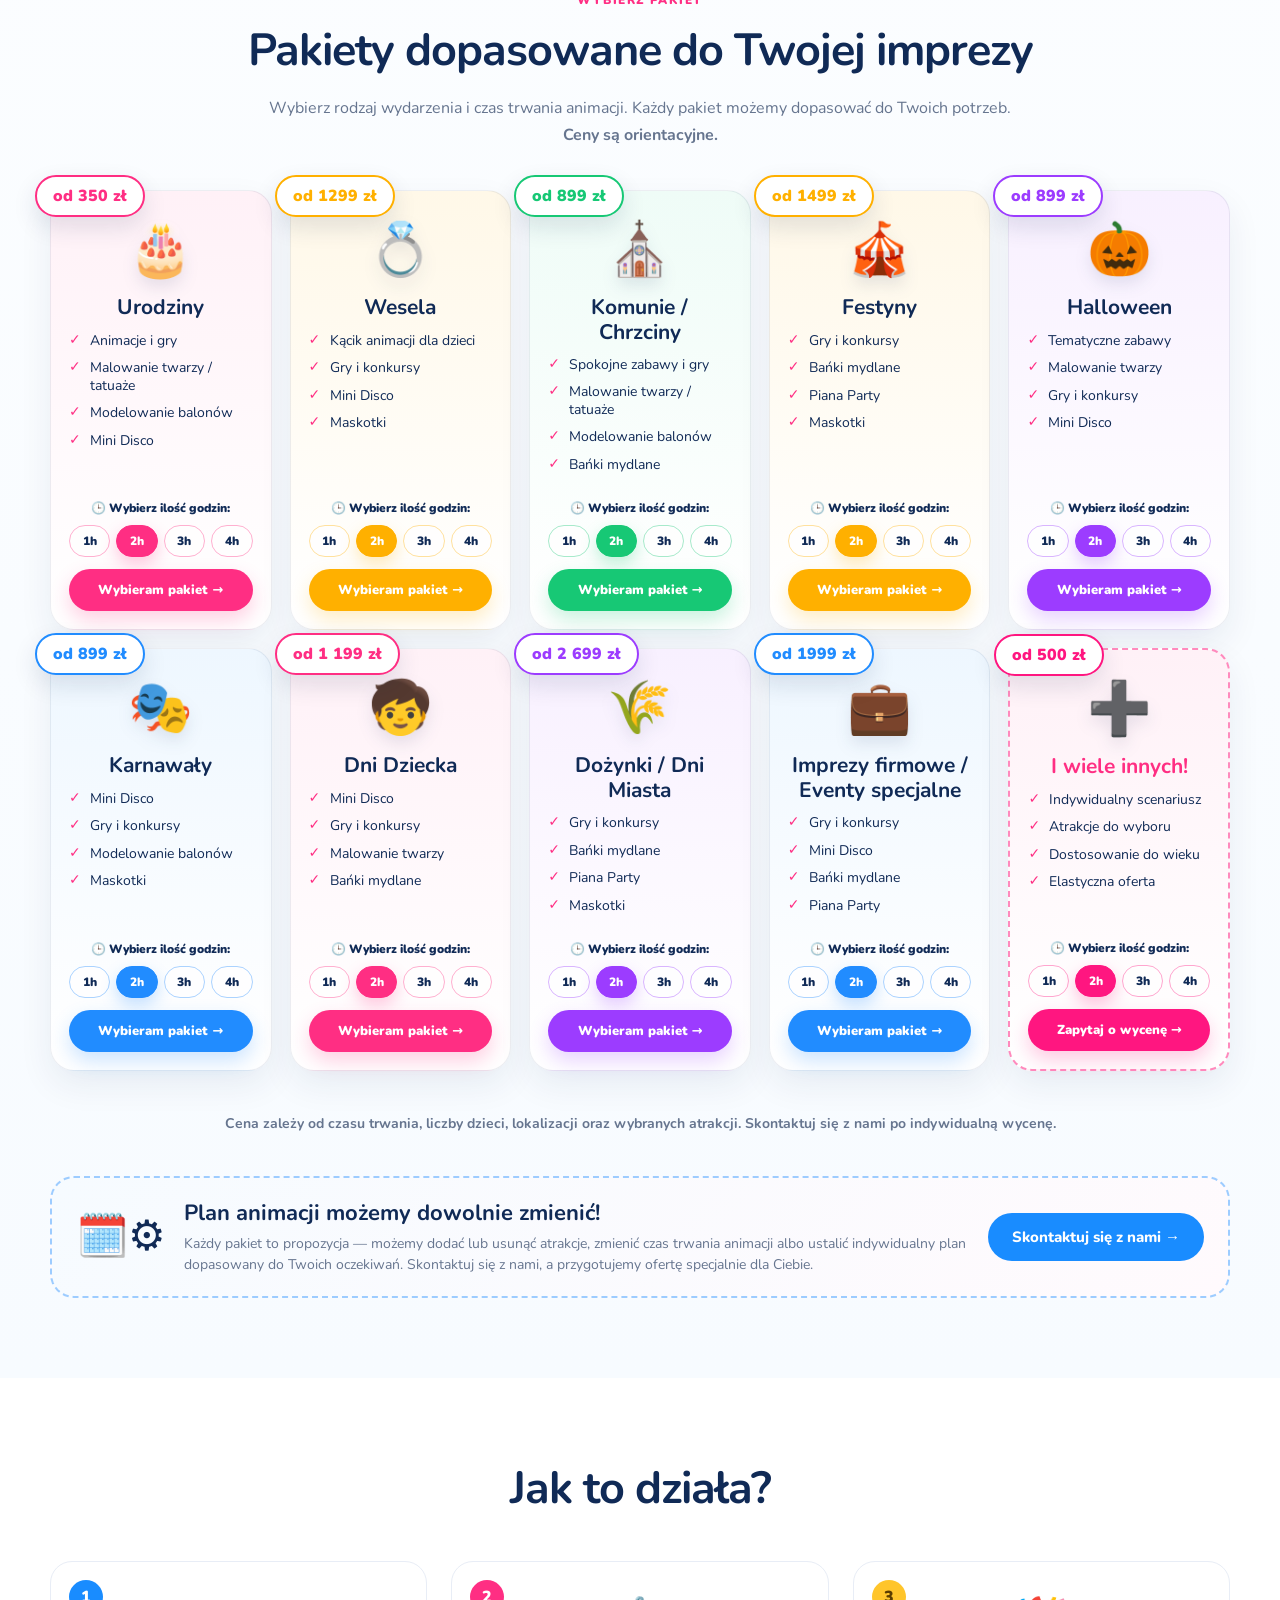
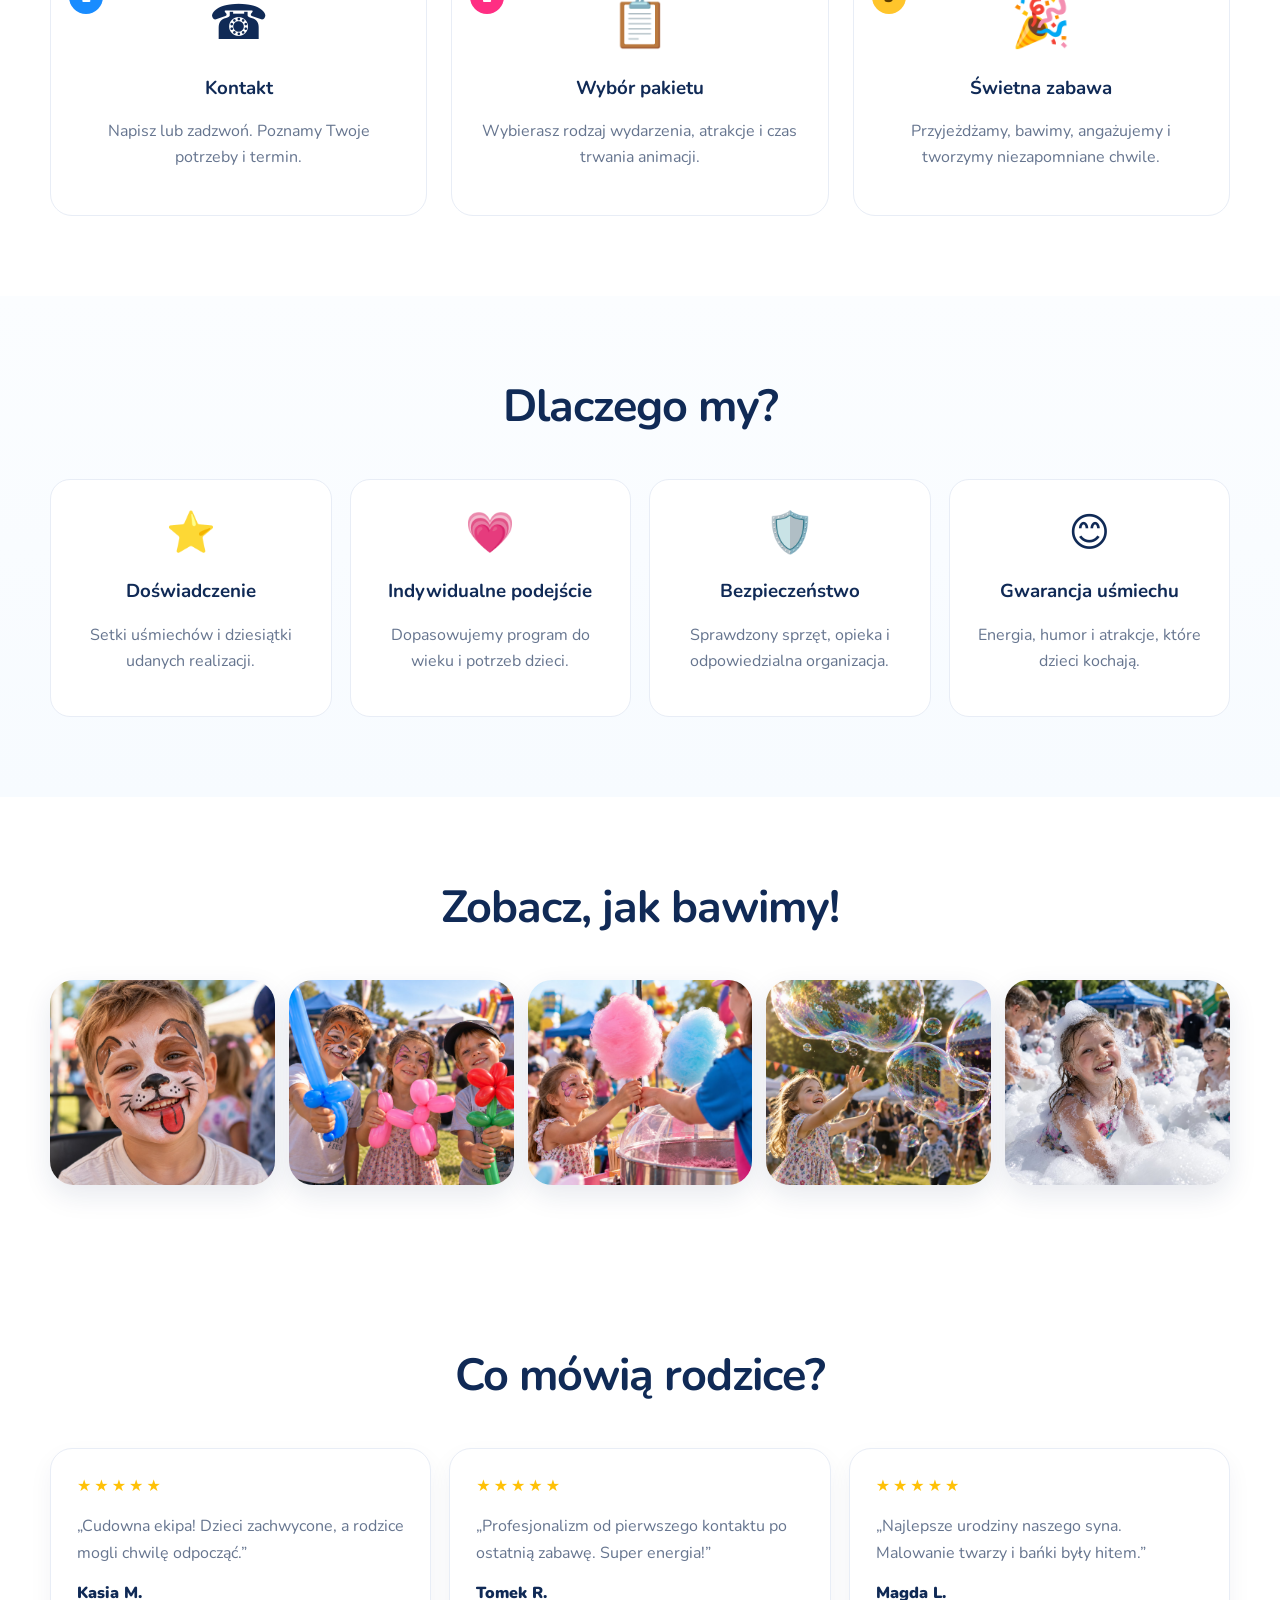
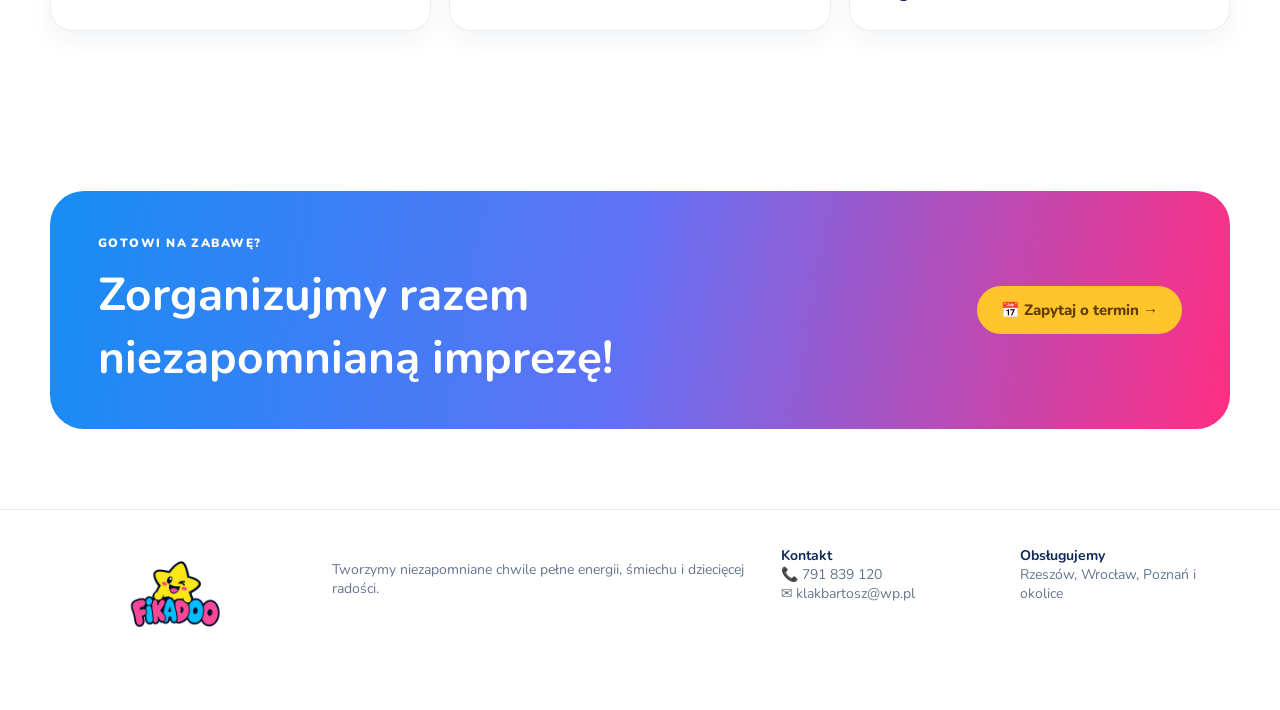
==== commit f9ae491b: "Update index.html" ====
--- a/site/index.html
+++ b/site/index.html
@@ -244,7 +244,7 @@
 <div class="mobile-swipe-hint" aria-hidden="true">Przesuń pakiety w bok →</div>
 <div class="event-packages-grid">
 <article class="event-package-card package-pink" data-package="Urodziny" data-package-card="">
-<div class="package-price-badge">od 750 zł</div>
+<div class="package-price-badge">od 350 zł</div>
 <div class="package-emoji">🎂</div>
 <h3>Urodziny</h3>
 <ul>
--- a/site/css/style.css
+++ b/site/css/style.css
@@ -3092,3 +3092,23 @@
     font-size: 19px;
   }
 }
+
+/* ===== FIKADOO — CIEMNIEJSZY BLOK PERSONALIZACJI W DARK MODE ===== */
+
+html[data-theme="dark"] .package-custom-note {
+  background: linear-gradient(135deg, #0a1220 0%, #101a2b 100%) !important;
+  border-color: #355073 !important;
+  box-shadow: 0 14px 34px rgba(0, 0, 0, 0.32);
+}
+
+html[data-theme="dark"] .package-custom-note-copy h3 {
+  color: #f5f8ff !important;
+}
+
+html[data-theme="dark"] .package-custom-note-copy p {
+  color: #9fb0c9 !important;
+}
+
+html[data-theme="dark"] .package-custom-note-icon {
+  filter: brightness(0.92) saturate(0.9);
+}
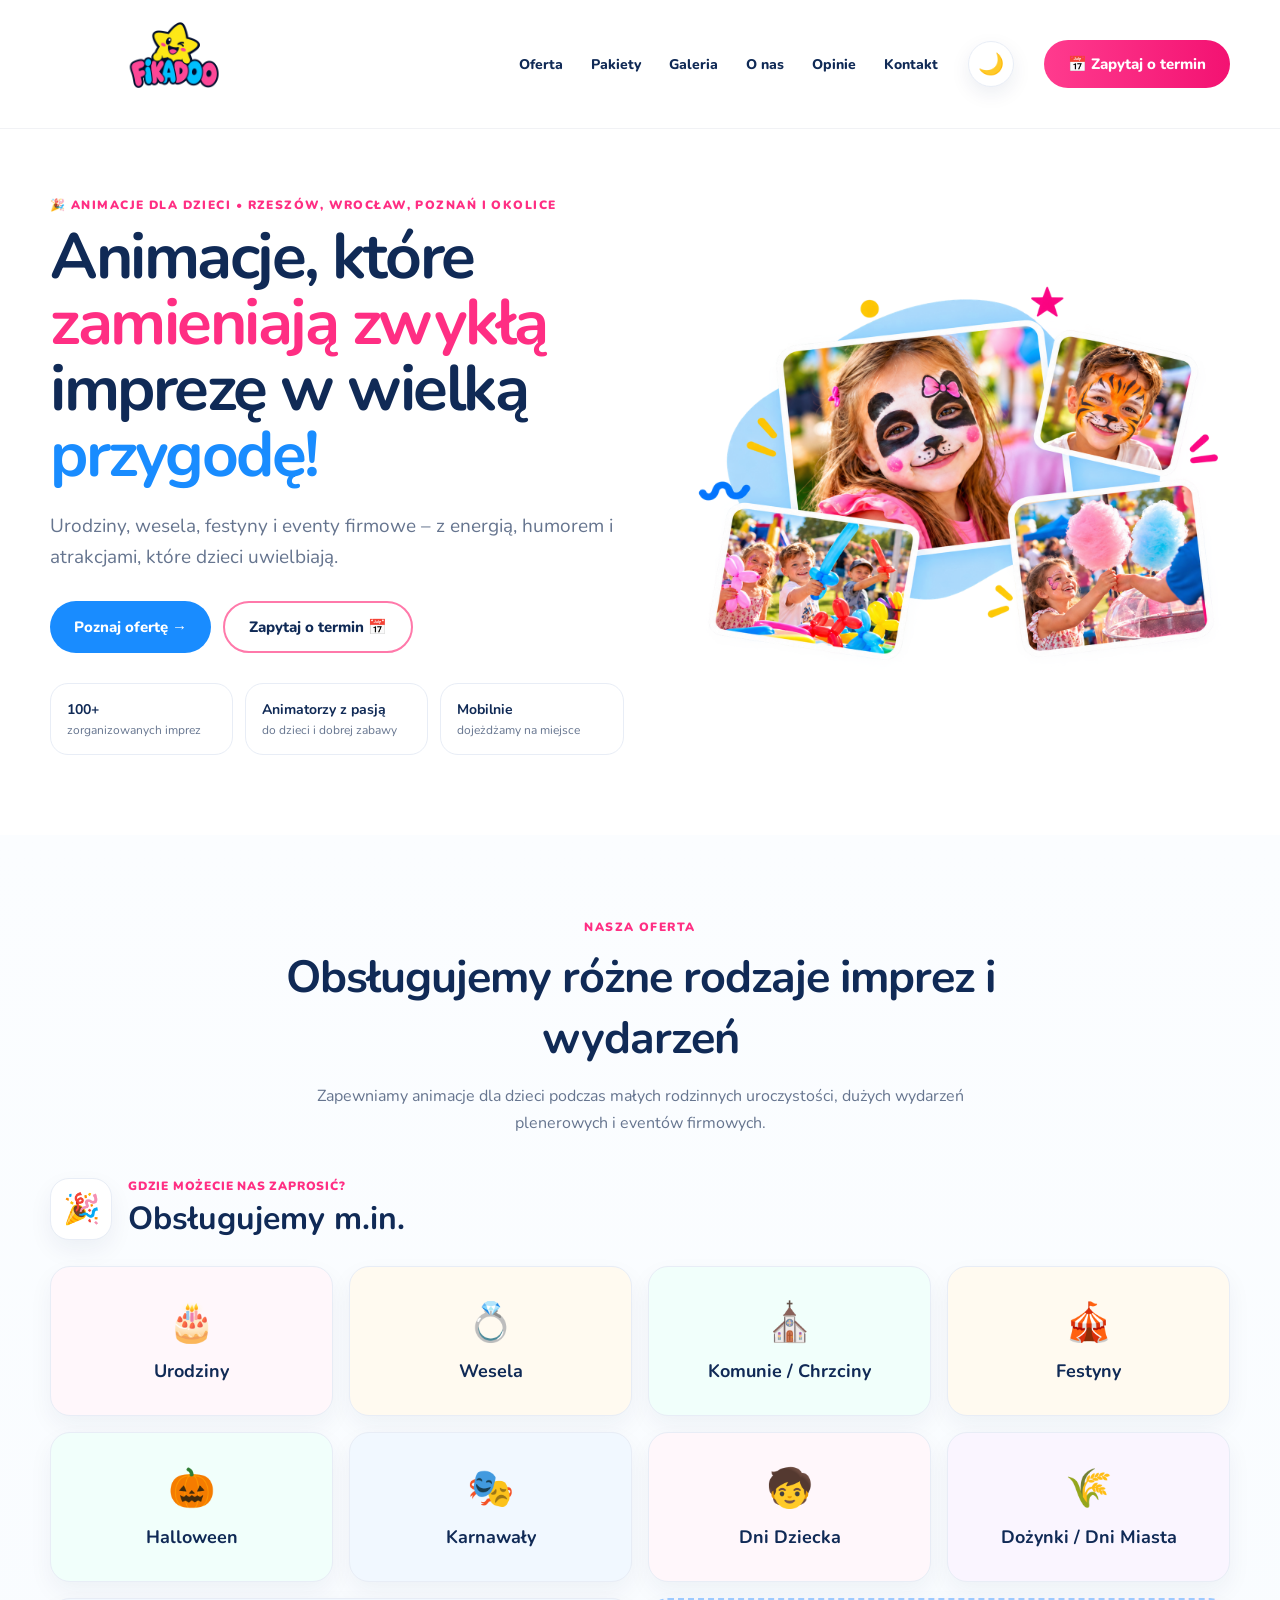
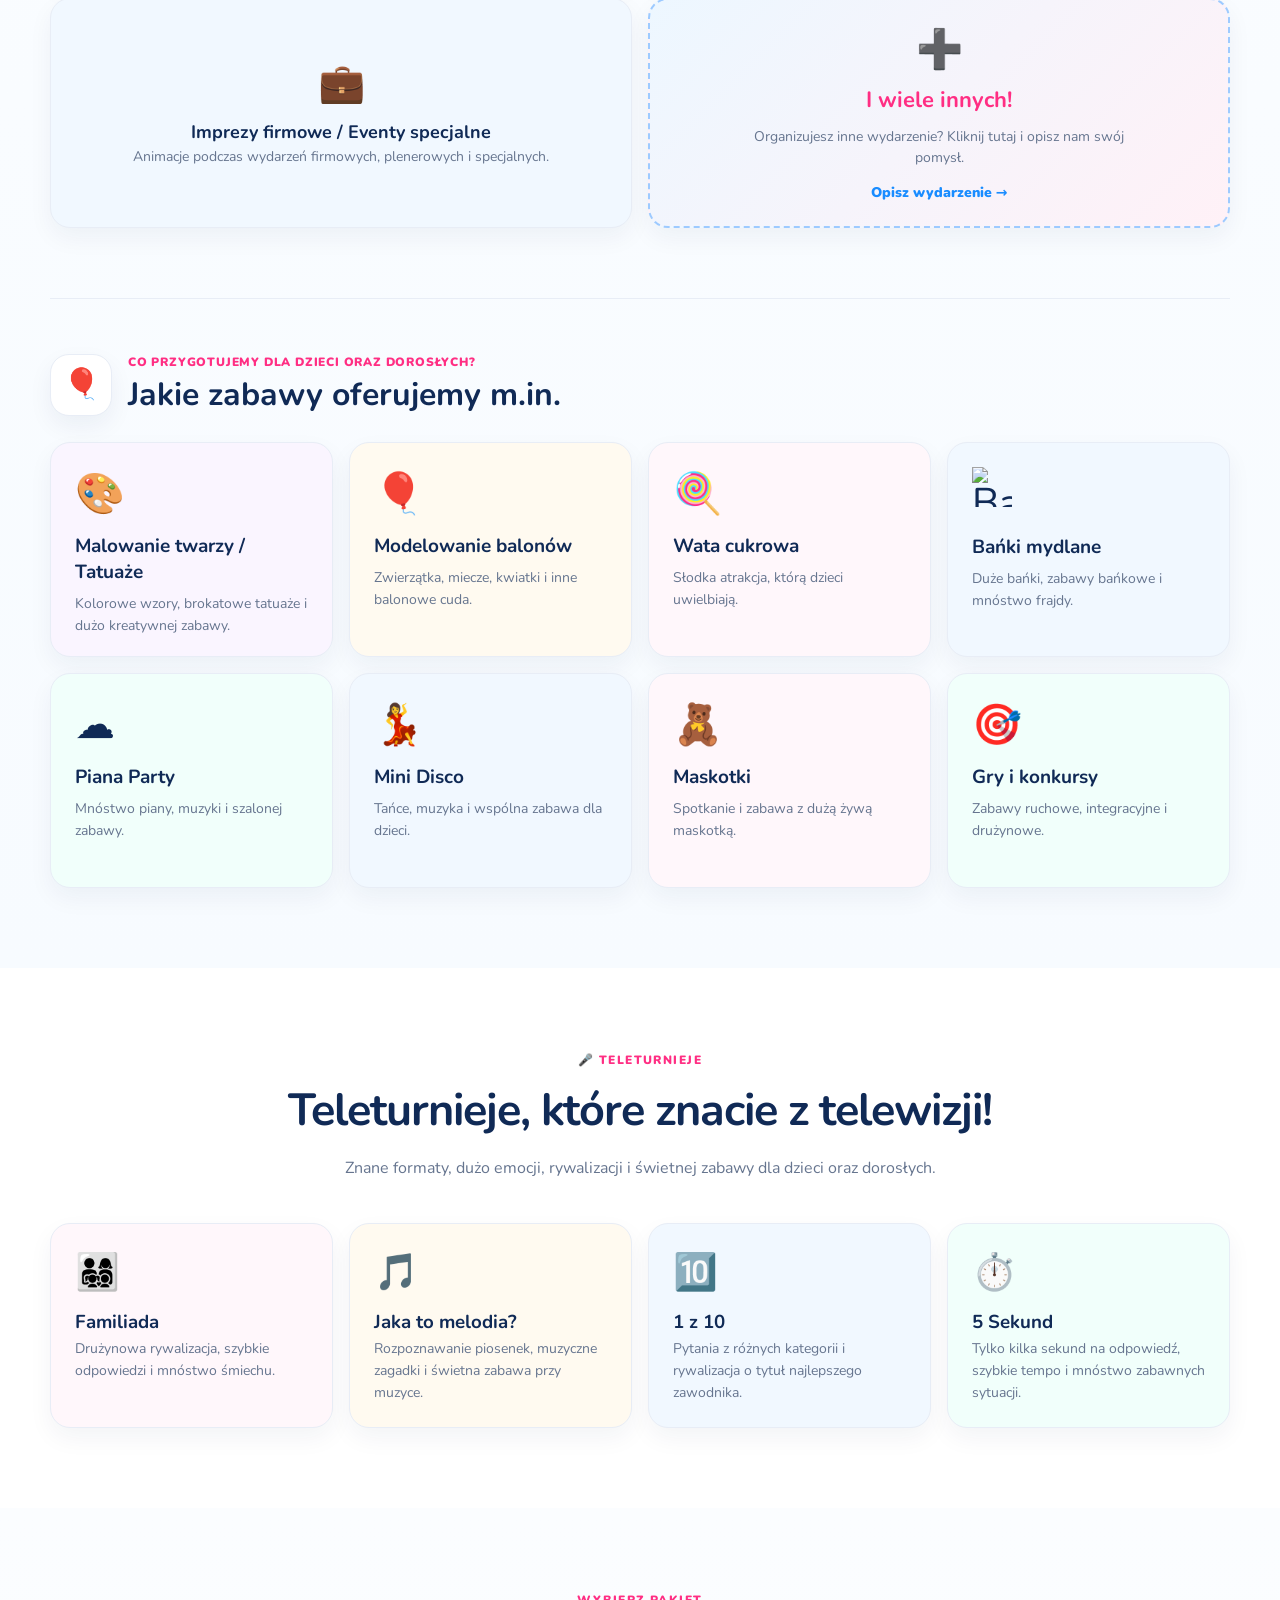
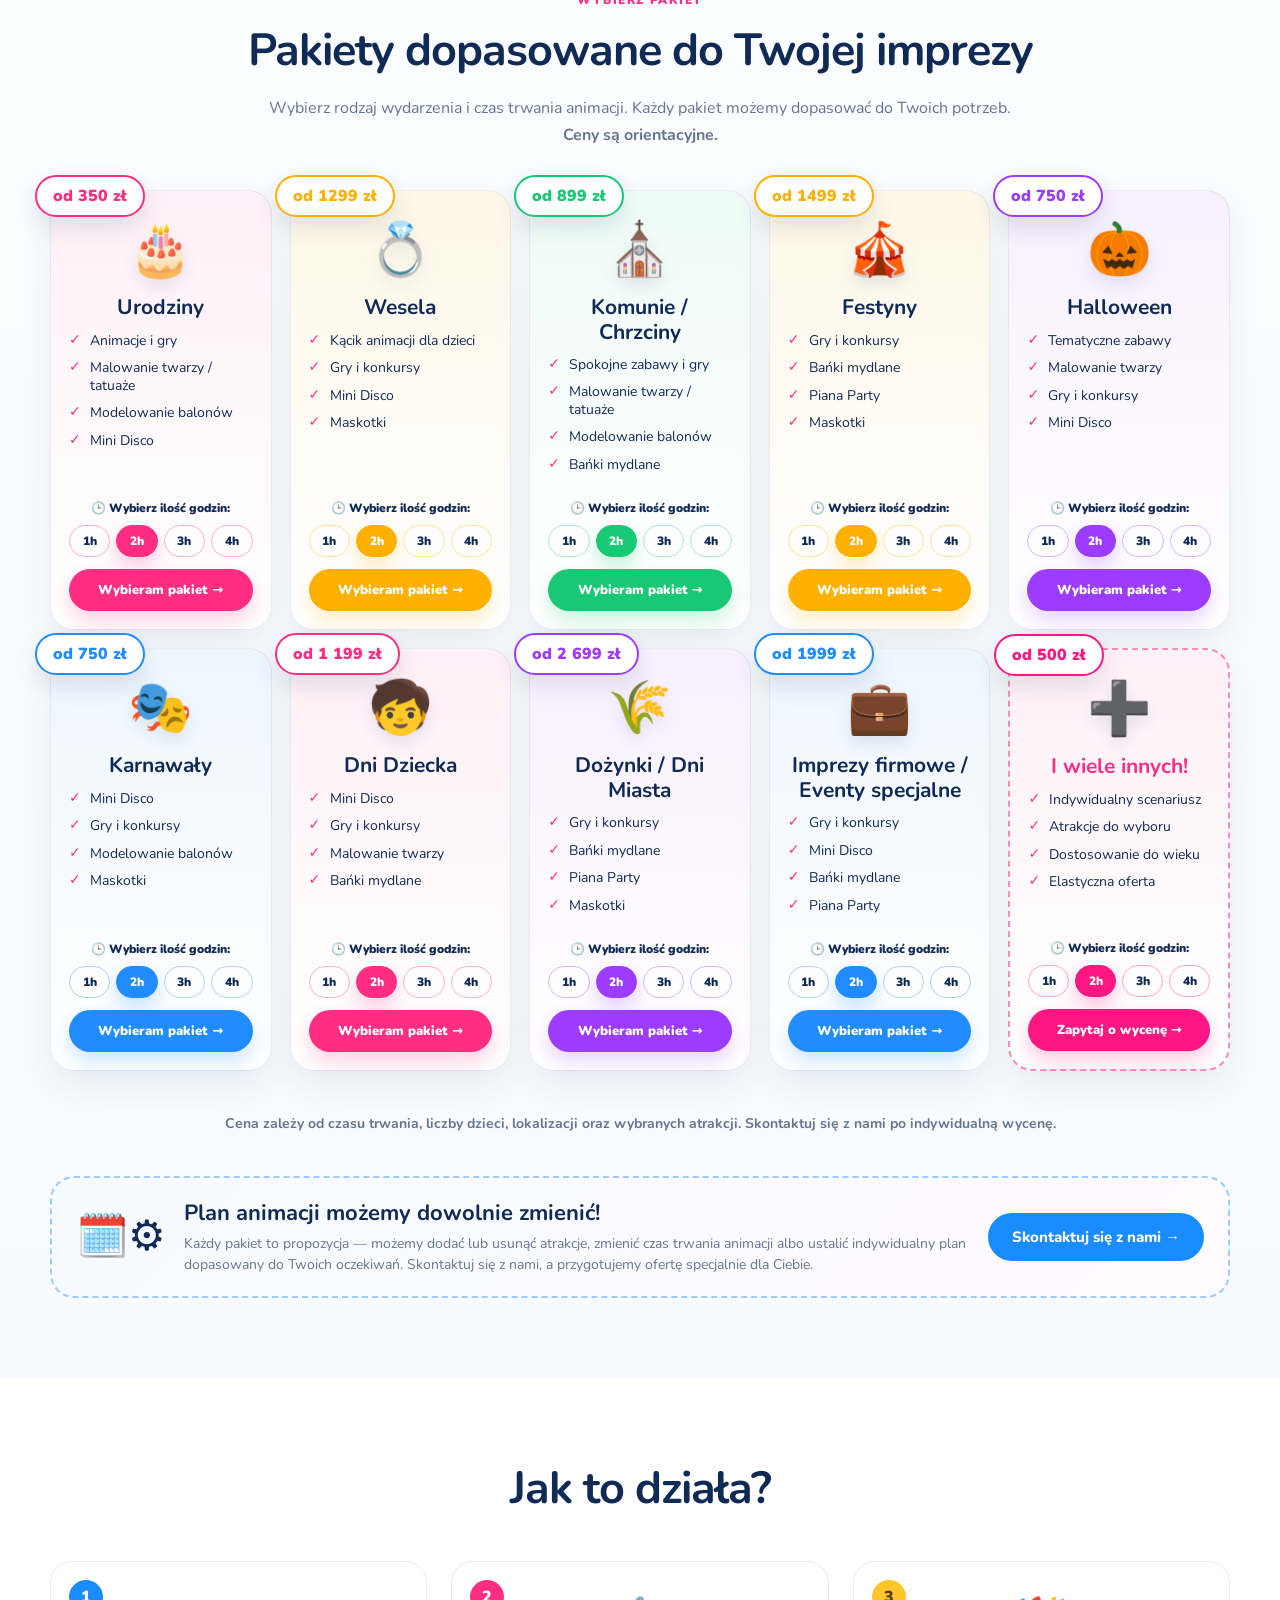
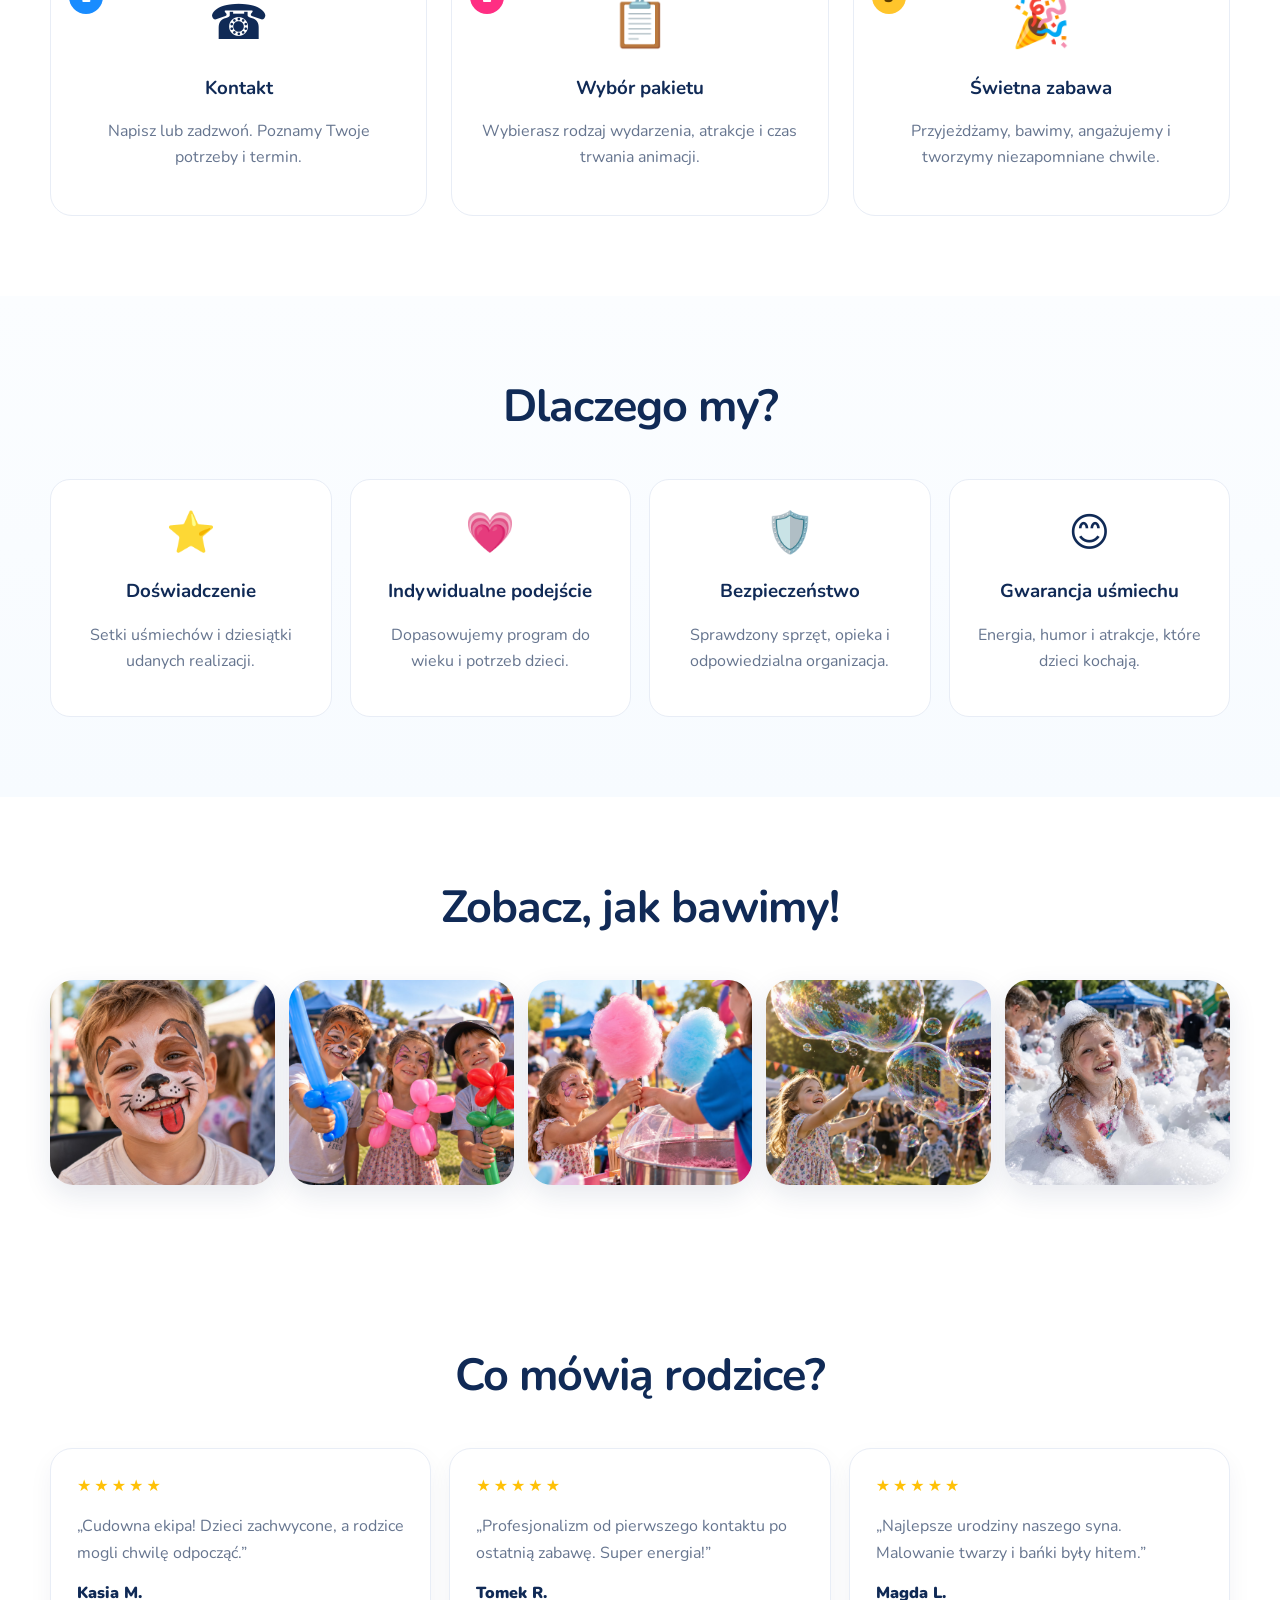
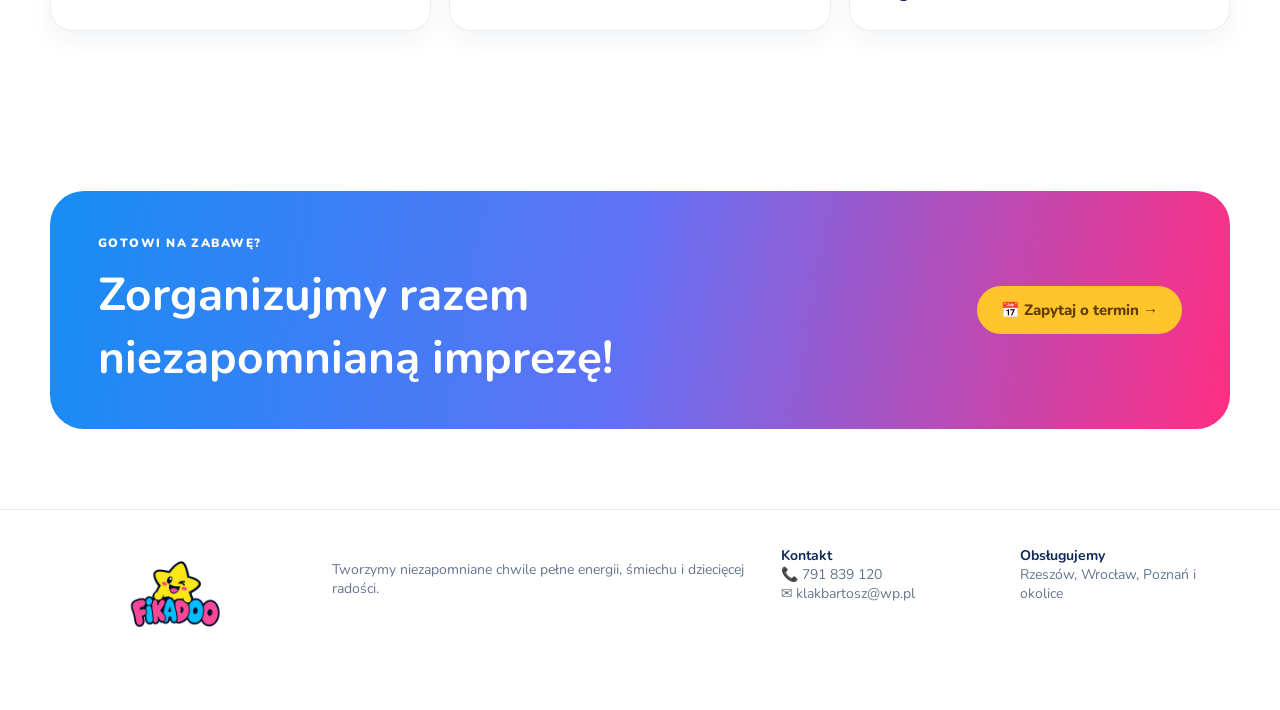
==== commit 6c11bcbf: "Update index.html" ====
--- a/site/index.html
+++ b/site/index.html
@@ -328,7 +328,7 @@
 <button class="package-cta js-event-package" data-package="Festyny" type="button">Wybieram pakiet →</button>
 </article>
 <article class="event-package-card package-purple" data-package="Halloween" data-package-card="">
-<div class="package-price-badge">od 899 zł</div>
+<div class="package-price-badge">od 750 zł</div>
 <div class="package-emoji">🎃</div>
 <h3>Halloween</h3>
 <ul>
@@ -349,7 +349,7 @@
 <button class="package-cta js-event-package" data-package="Halloween" type="button">Wybieram pakiet →</button>
 </article>
 <article class="event-package-card package-blue" data-package="Karnawały" data-package-card="">
-<div class="package-price-badge">od 899 zł</div>
+<div class="package-price-badge">od 750 zł</div>
 <div class="package-emoji">🎭</div>
 <h3>Karnawały</h3>
 <ul>
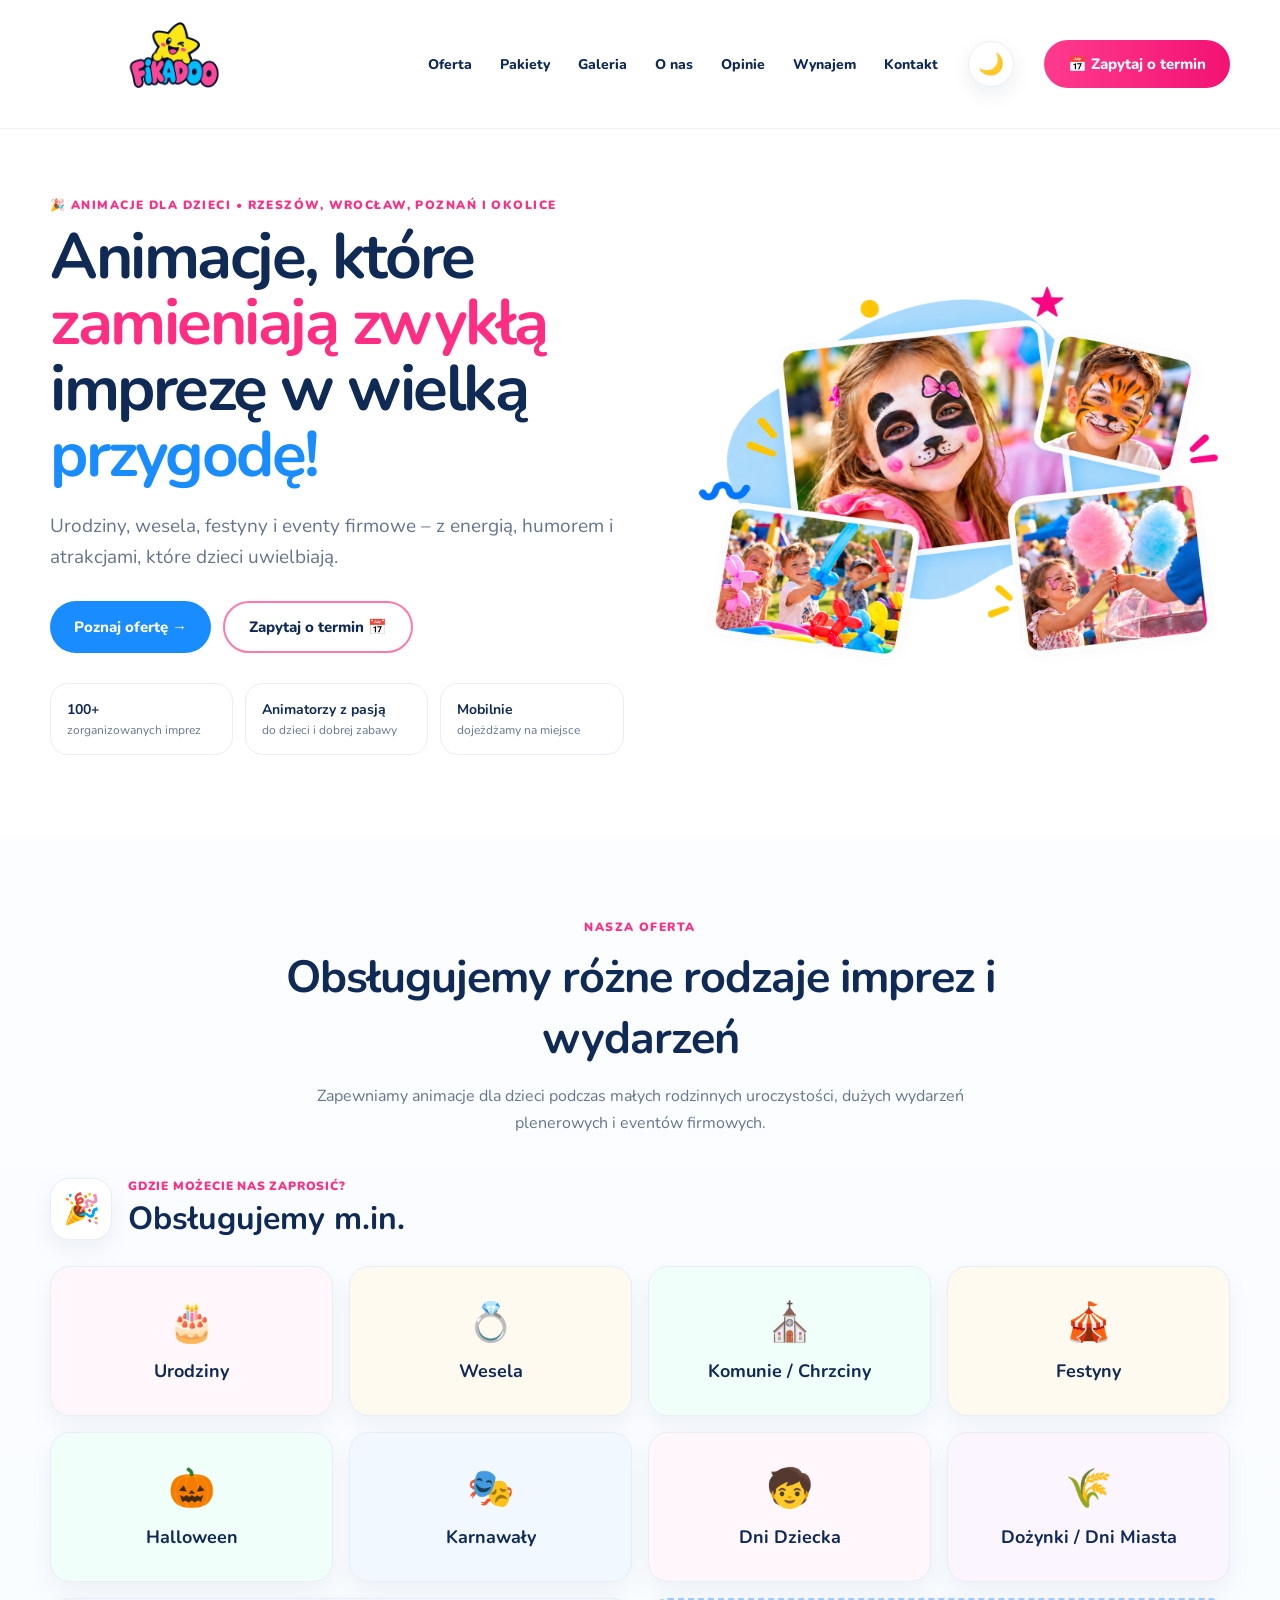
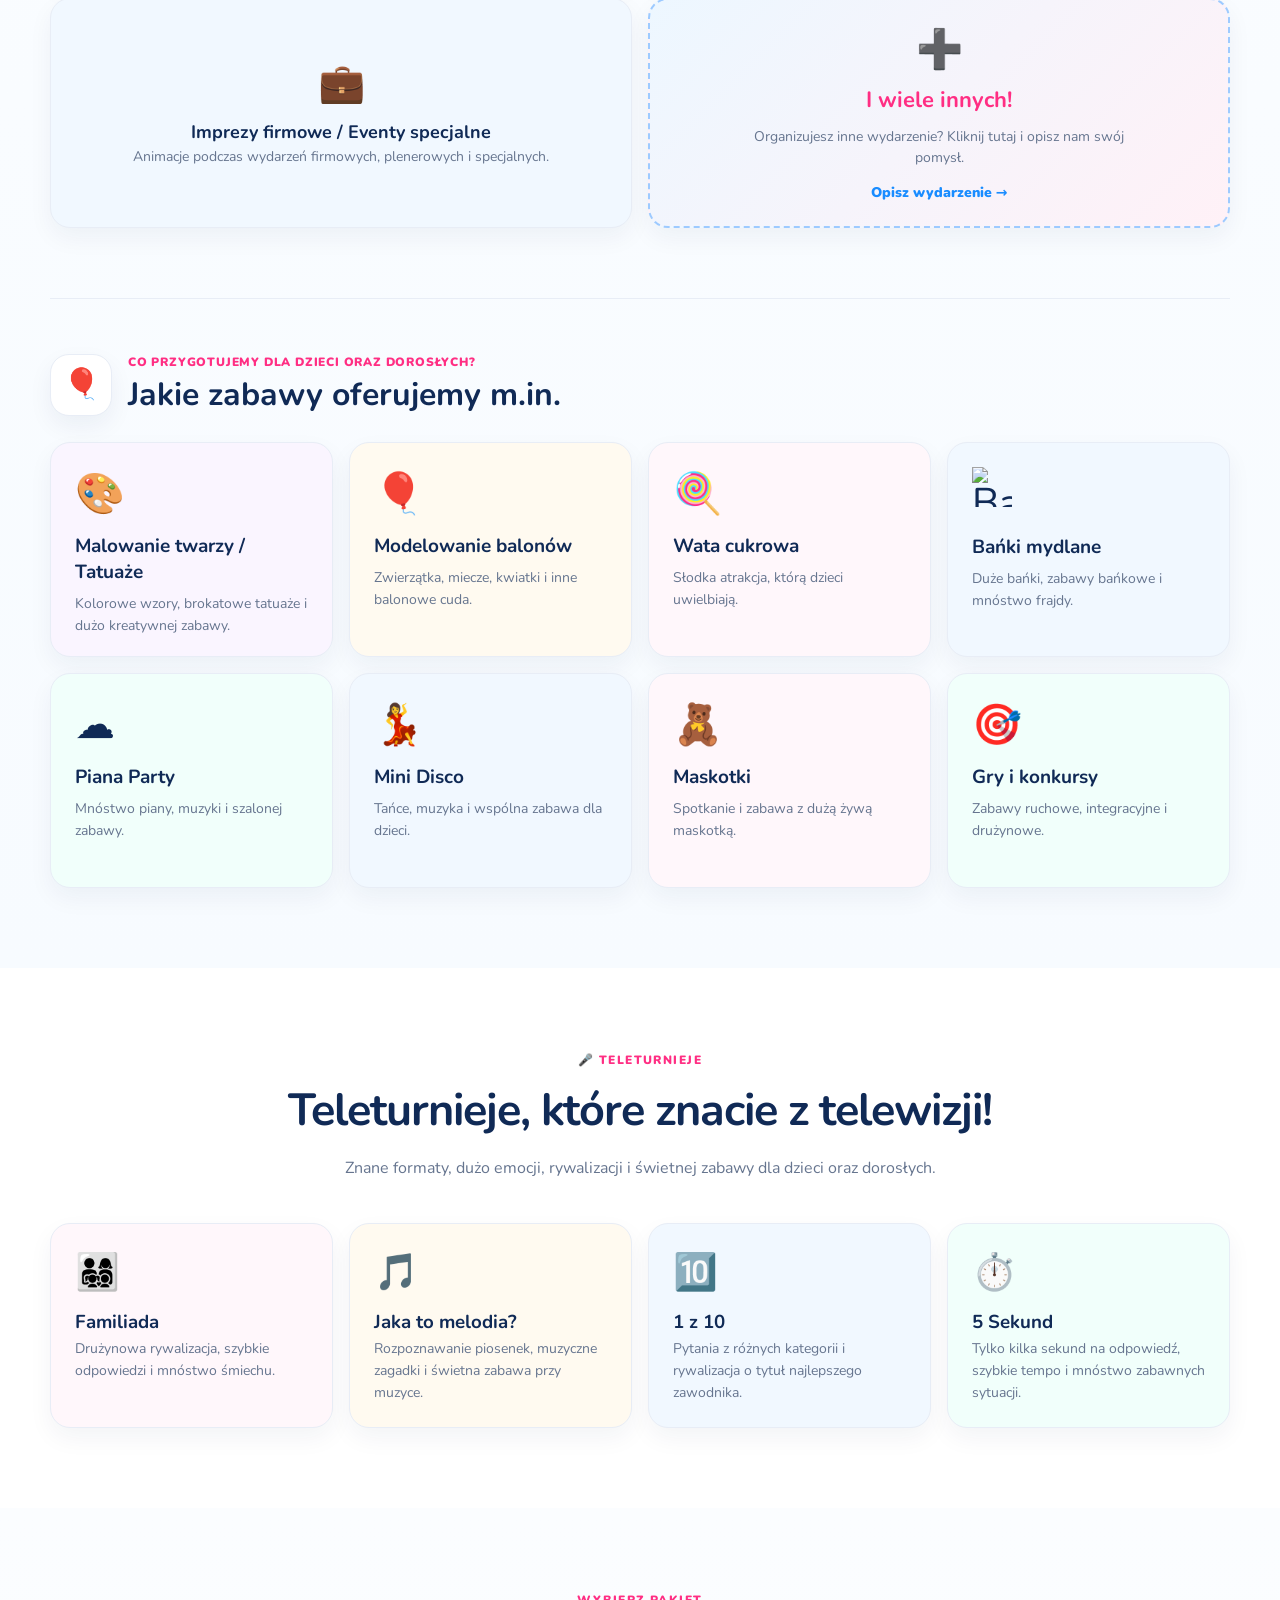
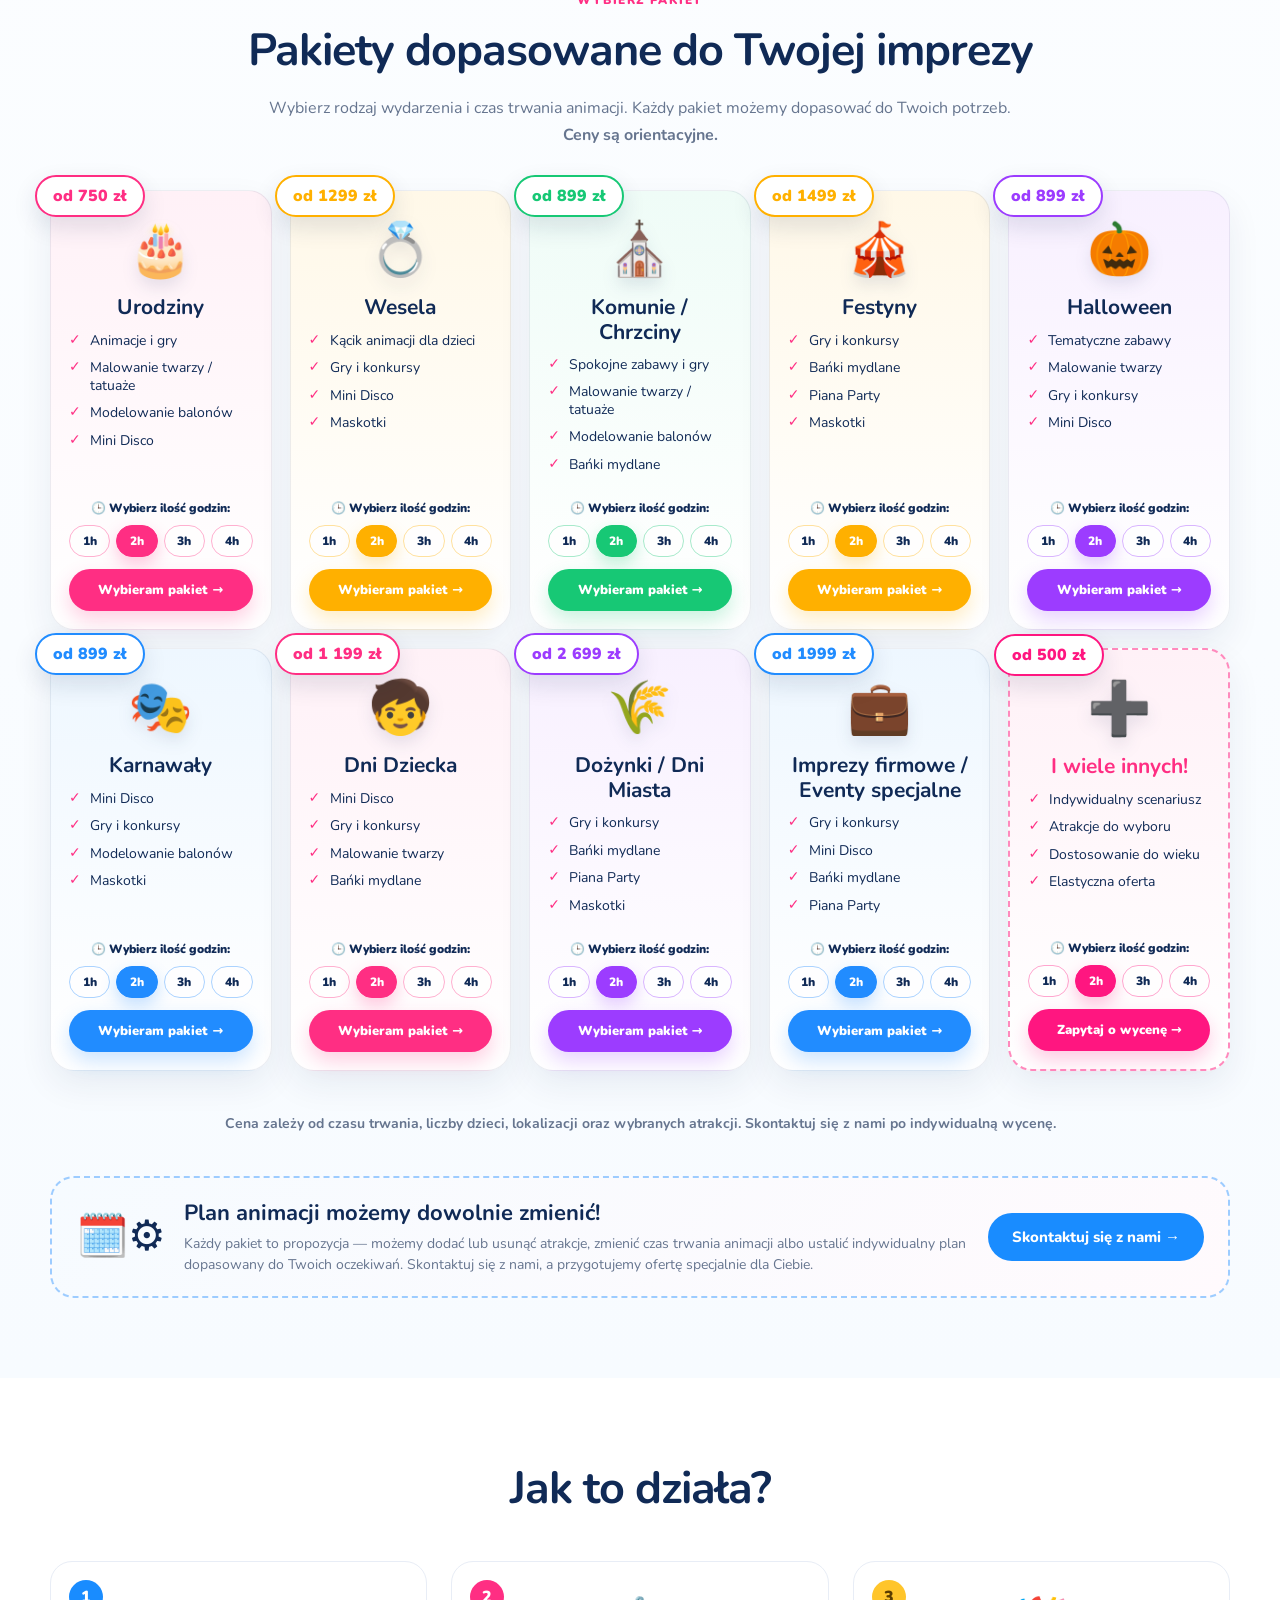
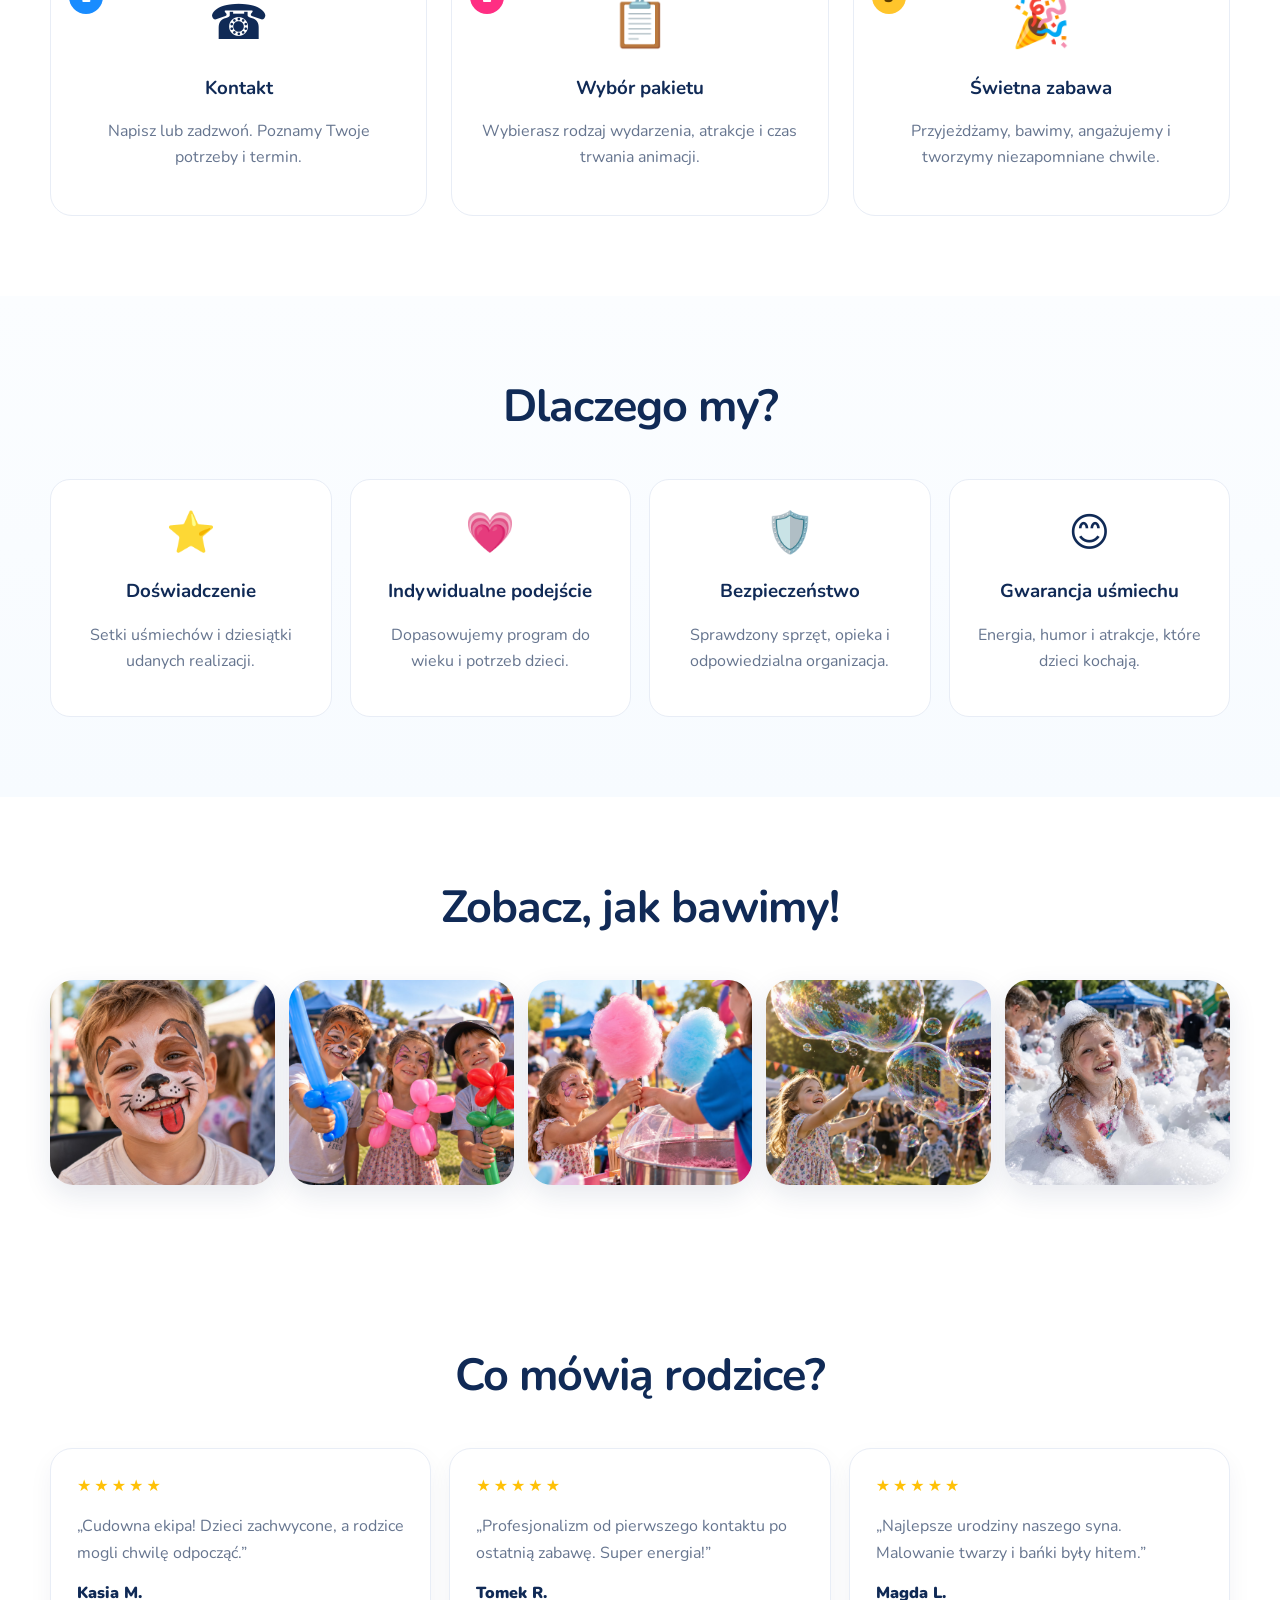
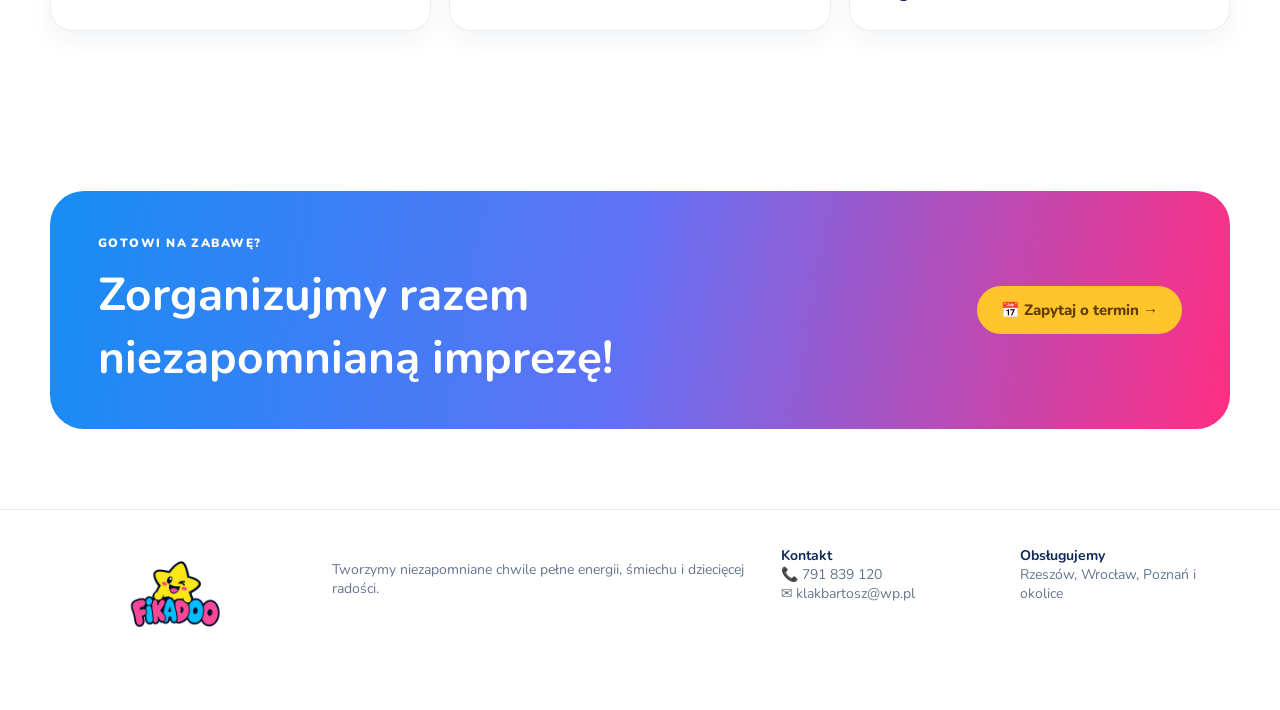
==== commit d279a9f0: "Update index.html" ====
--- a/site/index.html
+++ b/site/index.html
@@ -25,6 +25,7 @@
 <a href="#galeria">Galeria</a>
 <a href="#onas">O nas</a>
 <a href="#opinie">Opinie</a>
+<a href="wynajem.html">Wynajem</a>
 <a href="#kontakt">Kontakt</a>
 <button class="btn btn-pink nav-mobile-cta js-open-booking" data-source="Menu mobilne" type="button">📅 Zapytaj o termin</button>
 </nav>
@@ -244,7 +245,7 @@
 <div class="mobile-swipe-hint" aria-hidden="true">Przesuń pakiety w bok →</div>
 <div class="event-packages-grid">
 <article class="event-package-card package-pink" data-package="Urodziny" data-package-card="">
-<div class="package-price-badge">od 350 zł</div>
+<div class="package-price-badge">od 750 zł</div>
 <div class="package-emoji">🎂</div>
 <h3>Urodziny</h3>
 <ul>
@@ -328,7 +329,7 @@
 <button class="package-cta js-event-package" data-package="Festyny" type="button">Wybieram pakiet →</button>
 </article>
 <article class="event-package-card package-purple" data-package="Halloween" data-package-card="">
-<div class="package-price-badge">od 750 zł</div>
+<div class="package-price-badge">od 899 zł</div>
 <div class="package-emoji">🎃</div>
 <h3>Halloween</h3>
 <ul>
@@ -349,7 +350,7 @@
 <button class="package-cta js-event-package" data-package="Halloween" type="button">Wybieram pakiet →</button>
 </article>
 <article class="event-package-card package-blue" data-package="Karnawały" data-package-card="">
-<div class="package-price-badge">od 750 zł</div>
+<div class="package-price-badge">od 899 zł</div>
 <div class="package-emoji">🎭</div>
 <h3>Karnawały</h3>
 <ul>
--- a/site/css/style.css
+++ b/site/css/style.css
@@ -3112,3 +3112,444 @@
 html[data-theme="dark"] .package-custom-note-icon {
   filter: brightness(0.92) saturate(0.9);
 }
+
+/* ===== FIKADOO — STRONA WYNAJEM ===== */
+
+.main-nav .nav-active {
+  color: var(--pink);
+}
+
+.rental-hero {
+  padding: 72px 0 58px;
+  background:
+    radial-gradient(circle at 20% 0%, rgba(25, 140, 255, .10), transparent 32%),
+    radial-gradient(circle at 82% 18%, rgba(255, 46, 131, .10), transparent 30%),
+    var(--bg);
+}
+
+.rental-hero-inner {
+  max-width: 900px;
+  text-align: center;
+}
+
+.rental-hero h1 {
+  margin: 0 auto 18px;
+  max-width: 850px;
+  font-size: clamp(42px, 5vw, 66px);
+  line-height: 1.02;
+  letter-spacing: -2px;
+}
+
+.rental-hero h1 span {
+  color: var(--blue);
+}
+
+.rental-hero p {
+  max-width: 720px;
+  margin: 0 auto;
+  color: var(--muted);
+  font-size: 18px;
+  line-height: 1.65;
+}
+
+.rental-hero-badges {
+  display: flex;
+  justify-content: center;
+  flex-wrap: wrap;
+  gap: 10px;
+  margin-top: 26px;
+}
+
+.rental-hero-badges span {
+  padding: 9px 14px;
+  border: 1px solid var(--line);
+  border-radius: 999px;
+  background: #fff;
+  color: var(--ink);
+  font-size: 13px;
+  font-weight: 900;
+}
+
+.rental-section-head {
+  margin-bottom: 34px;
+}
+
+.rental-grid {
+  display: grid;
+  grid-template-columns: repeat(2, minmax(0, 1fr));
+  gap: 22px;
+}
+
+.rental-card {
+  display: grid;
+  grid-template-columns: 41% 59%;
+  min-width: 0;
+  min-height: 410px;
+  overflow: hidden;
+  border: 1px solid var(--line);
+  border-radius: 28px;
+  background: #fff;
+  box-shadow: 0 16px 42px rgba(16, 42, 86, .09);
+  transition: transform .22s ease, box-shadow .22s ease;
+}
+
+.rental-card:hover {
+  transform: translateY(-4px);
+  box-shadow: 0 22px 52px rgba(16, 42, 86, .14);
+}
+
+.rental-photo-wrap {
+  min-width: 0;
+  overflow: hidden;
+  background: #eaf4ff;
+}
+
+.rental-photo {
+  width: 100%;
+  height: 100%;
+  min-height: 410px;
+  object-fit: cover;
+}
+
+.rental-card-content {
+  min-width: 0;
+  display: flex;
+  flex-direction: column;
+  padding: 26px 24px 22px;
+}
+
+.rental-kicker {
+  display: inline-flex;
+  align-self: flex-start;
+  margin-bottom: 7px;
+  color: var(--blue);
+  font-size: 11px;
+  font-weight: 900;
+  letter-spacing: .08em;
+  text-transform: uppercase;
+}
+
+.rental-card h3 {
+  margin: 0 0 9px;
+  color: var(--ink);
+  font-size: clamp(24px, 2.2vw, 31px);
+  line-height: 1.05;
+  letter-spacing: -.7px;
+}
+
+.rental-card-content > p {
+  margin: 0 0 20px;
+  color: var(--muted);
+  font-size: 13px;
+  line-height: 1.55;
+}
+
+.rental-options {
+  display: grid;
+  grid-template-columns: repeat(2, minmax(0, 1fr));
+  gap: 9px;
+  margin-bottom: 20px;
+}
+
+.rental-option {
+  min-width: 0;
+  min-height: 86px;
+  display: flex;
+  align-items: flex-start;
+  gap: 8px;
+  padding: 12px 10px;
+  border: 1.5px solid var(--line);
+  border-radius: 15px;
+  background: #fff;
+  color: var(--ink);
+  text-align: left;
+  font: inherit;
+  cursor: pointer;
+  transition: border-color .18s ease, background .18s ease, transform .18s ease, box-shadow .18s ease;
+}
+
+.rental-option:hover {
+  transform: translateY(-2px);
+  border-color: #abd4ff;
+}
+
+.rental-option.is-active {
+  border-color: var(--blue);
+  background: #eff7ff;
+  box-shadow: 0 0 0 3px rgba(25, 140, 255, .09);
+}
+
+.rental-option:nth-child(2).is-active {
+  border-color: var(--yellow);
+  background: #fff9e9;
+  box-shadow: 0 0 0 3px rgba(255, 197, 43, .11);
+}
+
+.rental-option-icon {
+  flex: 0 0 auto;
+  font-size: 20px;
+  line-height: 1.1;
+}
+
+.rental-option span:last-child {
+  min-width: 0;
+}
+
+.rental-option b,
+.rental-option small {
+  display: block;
+}
+
+.rental-option b {
+  font-size: 12px;
+  line-height: 1.2;
+}
+
+.rental-option small {
+  margin-top: 4px;
+  color: var(--muted);
+  font-size: 9px;
+  line-height: 1.35;
+}
+
+.rental-card-bottom {
+  display: grid;
+  grid-template-columns: auto 1fr;
+  gap: 14px;
+  align-items: end;
+  margin-top: auto;
+}
+
+.rental-price small,
+.rental-price strong {
+  display: block;
+}
+
+.rental-price small {
+  color: var(--muted);
+  font-size: 10px;
+  font-weight: 800;
+  text-transform: uppercase;
+  letter-spacing: .06em;
+}
+
+.rental-price strong {
+  margin-top: 2px;
+  color: var(--pink);
+  font-size: 24px;
+  line-height: 1;
+  white-space: nowrap;
+}
+
+.rental-card-bottom .btn {
+  width: 100%;
+  min-height: 48px;
+  padding-inline: 14px;
+  font-size: 13px;
+}
+
+.rental-info-box {
+  display: grid;
+  grid-template-columns: auto 1fr;
+  gap: 18px;
+  align-items: center;
+  margin-top: 26px;
+  padding: 23px 28px;
+  border: 1px solid #ffe59d;
+  border-radius: 24px;
+  background: linear-gradient(135deg, #fff4c8 0%, #fff9e7 100%);
+}
+
+.rental-info-icon {
+  width: 48px;
+  height: 48px;
+  display: grid;
+  place-items: center;
+  border-radius: 50%;
+  background: var(--yellow);
+  color: #fff;
+  font-size: 28px;
+  font-weight: 900;
+  font-family: Georgia, serif;
+}
+
+.rental-info-box h3 {
+  margin: 0 0 5px;
+  font-size: 18px;
+}
+
+.rental-info-box p {
+  margin: 0;
+  color: #5f6270;
+  font-size: 13px;
+  line-height: 1.55;
+}
+
+.rental-selected-summary {
+  display: grid;
+  grid-template-columns: 1fr auto;
+  gap: 4px 12px;
+  margin: 0 0 18px;
+  padding: 14px 16px;
+  border: 1px solid #d8eaff;
+  border-radius: 16px;
+  background: #f3f9ff;
+}
+
+.rental-selected-summary strong {
+  grid-column: 1 / -1;
+  font-size: 16px;
+}
+
+.rental-selected-summary span {
+  color: var(--muted);
+  font-size: 13px;
+  font-weight: 800;
+}
+
+.rental-selected-summary b {
+  color: var(--pink);
+  font-size: 13px;
+}
+
+/* DARK MODE — WYNAJEM */
+html[data-theme="dark"] .rental-hero {
+  background:
+    radial-gradient(circle at 20% 0%, rgba(25, 140, 255, .12), transparent 34%),
+    radial-gradient(circle at 82% 18%, rgba(255, 46, 131, .11), transparent 32%),
+    var(--bg);
+}
+
+html[data-theme="dark"] .rental-hero-badges span,
+html[data-theme="dark"] .rental-card,
+html[data-theme="dark"] .rental-option {
+  background: #151f31;
+  border-color: #293b58;
+  color: var(--ink);
+}
+
+html[data-theme="dark"] .rental-option.is-active {
+  border-color: #399dff;
+  background: #142941;
+}
+
+html[data-theme="dark"] .rental-option:nth-child(2).is-active {
+  border-color: #e6ad1b;
+  background: #2c2717;
+}
+
+html[data-theme="dark"] .rental-info-box {
+  border-color: #5e5120;
+  background: linear-gradient(135deg, #25200e 0%, #191a19 100%);
+}
+
+html[data-theme="dark"] .rental-info-box p {
+  color: #bcc5d4;
+}
+
+html[data-theme="dark"] .rental-selected-summary {
+  border-color: #2c4667;
+  background: #102239;
+}
+
+@media (max-width: 1180px) {
+  .rental-grid {
+    grid-template-columns: 1fr;
+  }
+
+  .rental-card {
+    grid-template-columns: minmax(250px, 34%) 1fr;
+    min-height: 360px;
+  }
+
+  .rental-photo {
+    min-height: 360px;
+  }
+}
+
+@media (max-width: 720px) {
+  .rental-hero {
+    padding: 48px 0 42px;
+  }
+
+  .rental-hero h1 {
+    font-size: clamp(36px, 10vw, 48px);
+  }
+
+  .rental-hero p {
+    font-size: 16px;
+  }
+
+  .rental-card {
+    display: block;
+    min-height: 0;
+    border-radius: 24px;
+  }
+
+  .rental-photo {
+    width: 100%;
+    height: 250px;
+    min-height: 0;
+  }
+
+  .rental-card-content {
+    padding: 21px 18px 18px;
+  }
+
+  .rental-card h3 {
+    font-size: 26px;
+  }
+
+  .rental-options {
+    gap: 8px;
+  }
+
+  .rental-option {
+    min-height: 92px;
+    padding: 11px 8px;
+  }
+
+  .rental-card-bottom {
+    grid-template-columns: 1fr;
+    align-items: stretch;
+  }
+
+  .rental-price {
+    display: flex;
+    align-items: baseline;
+    gap: 7px;
+  }
+
+  .rental-price small {
+    font-size: 11px;
+  }
+
+  .rental-price strong {
+    font-size: 24px;
+  }
+
+  .rental-card-bottom .btn {
+    min-height: 50px;
+  }
+
+  .rental-info-box {
+    grid-template-columns: 1fr;
+    text-align: center;
+    padding: 22px 18px;
+  }
+
+  .rental-info-icon {
+    margin: 0 auto;
+  }
+}
+
+@media (max-width: 390px) {
+  .rental-options {
+    grid-template-columns: 1fr;
+  }
+
+  .rental-option {
+    min-height: 72px;
+  }
+}
+
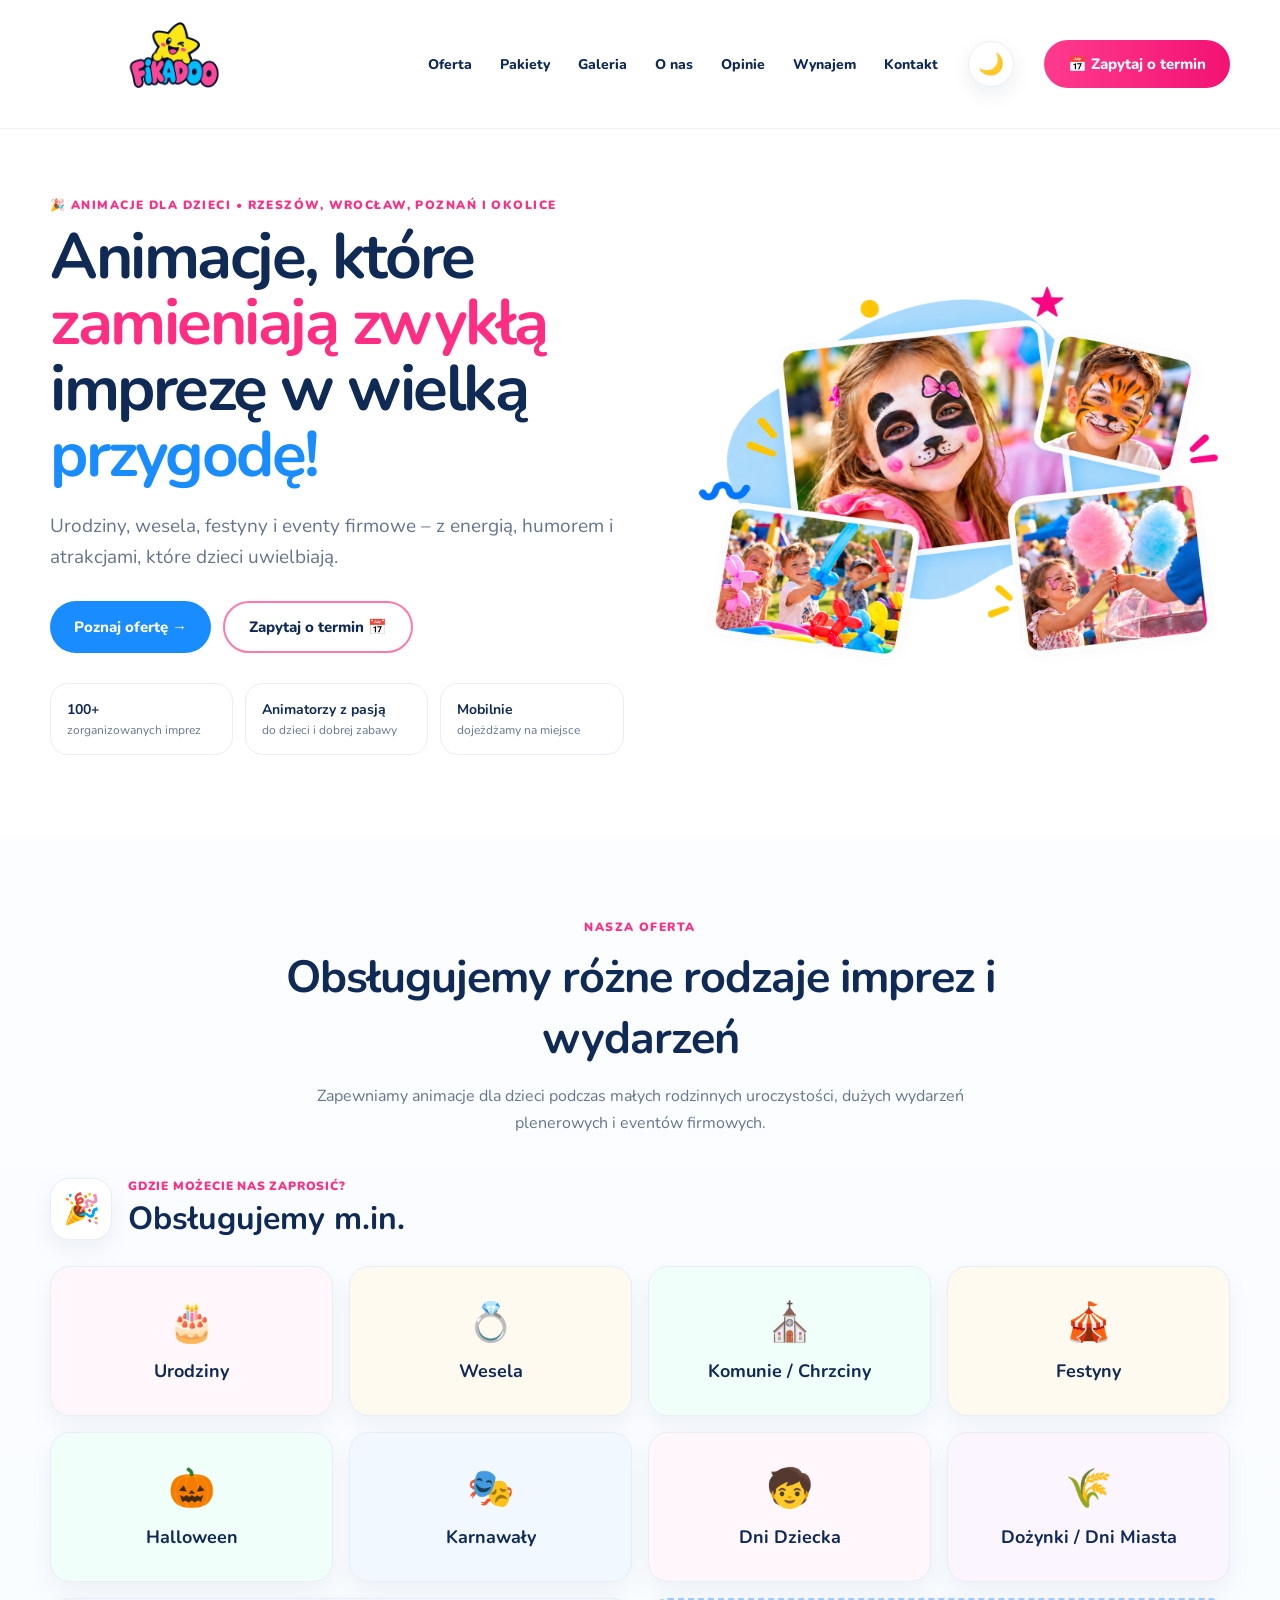
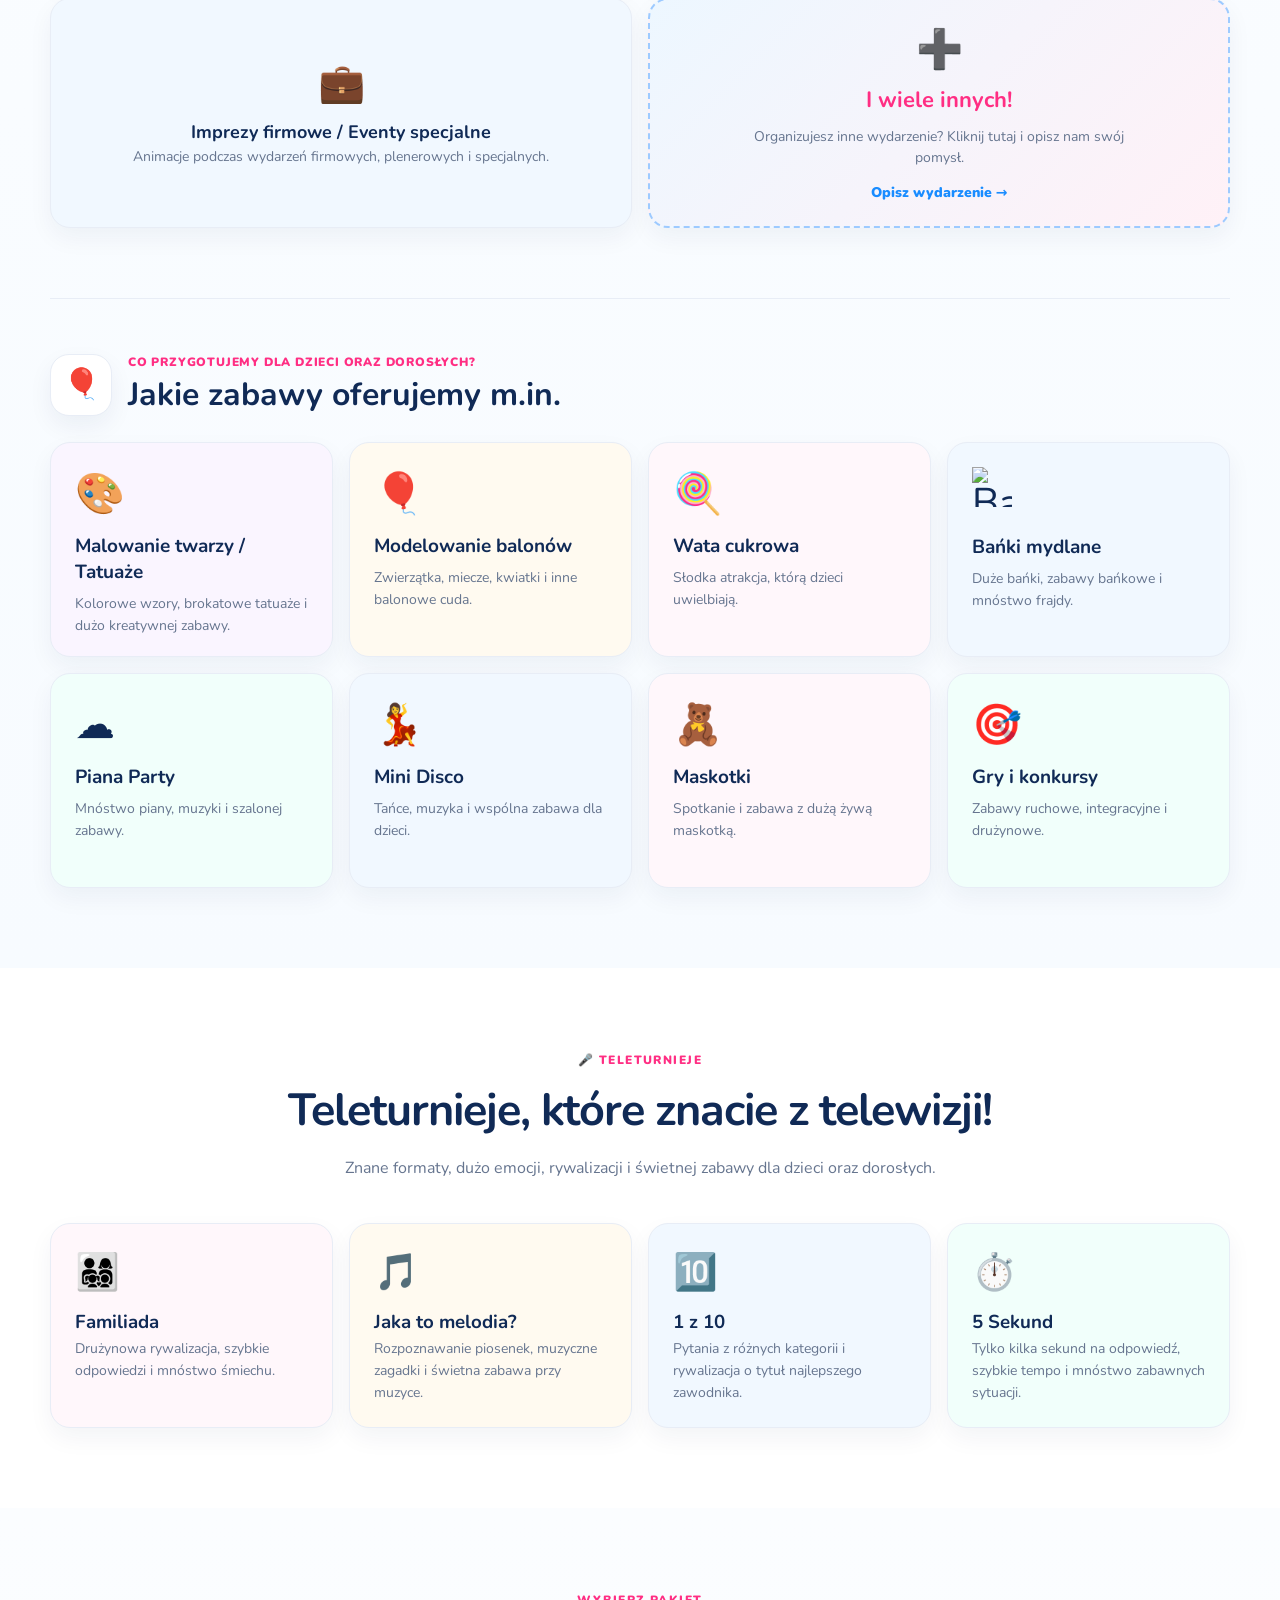
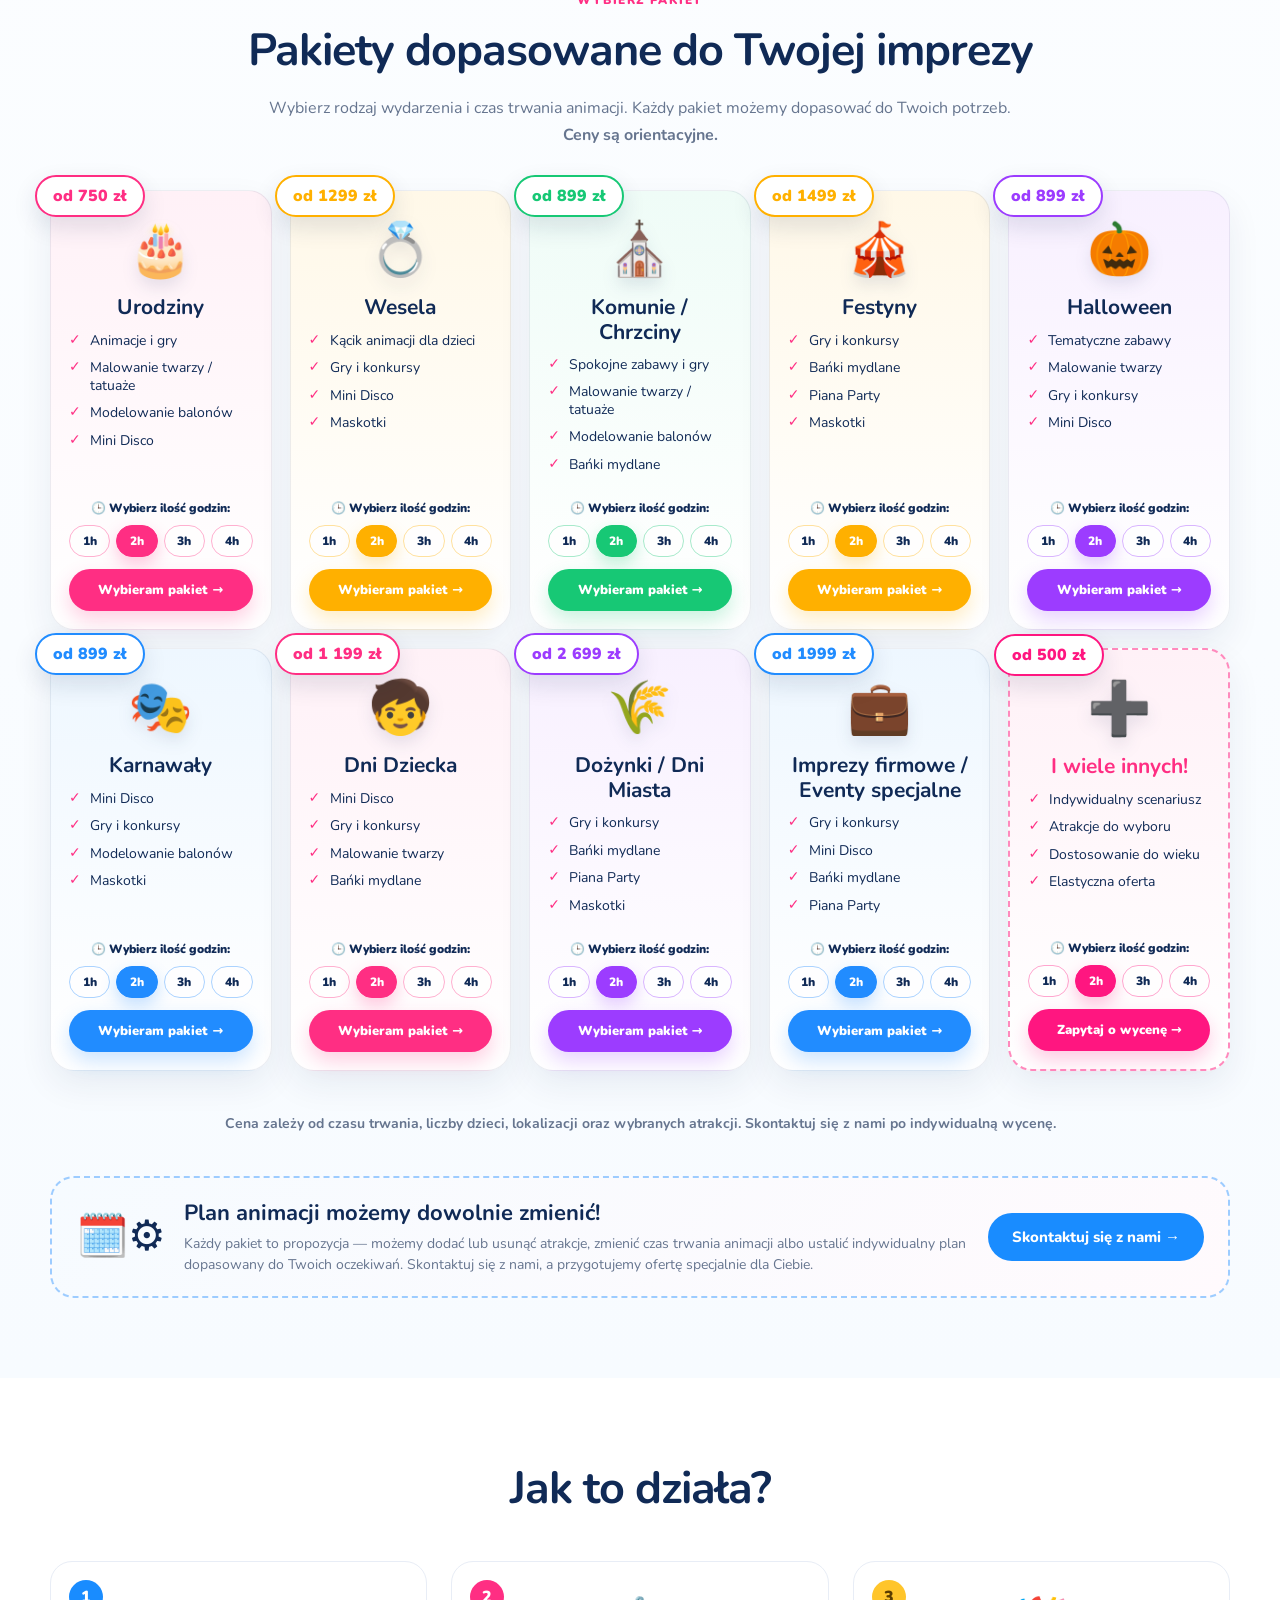
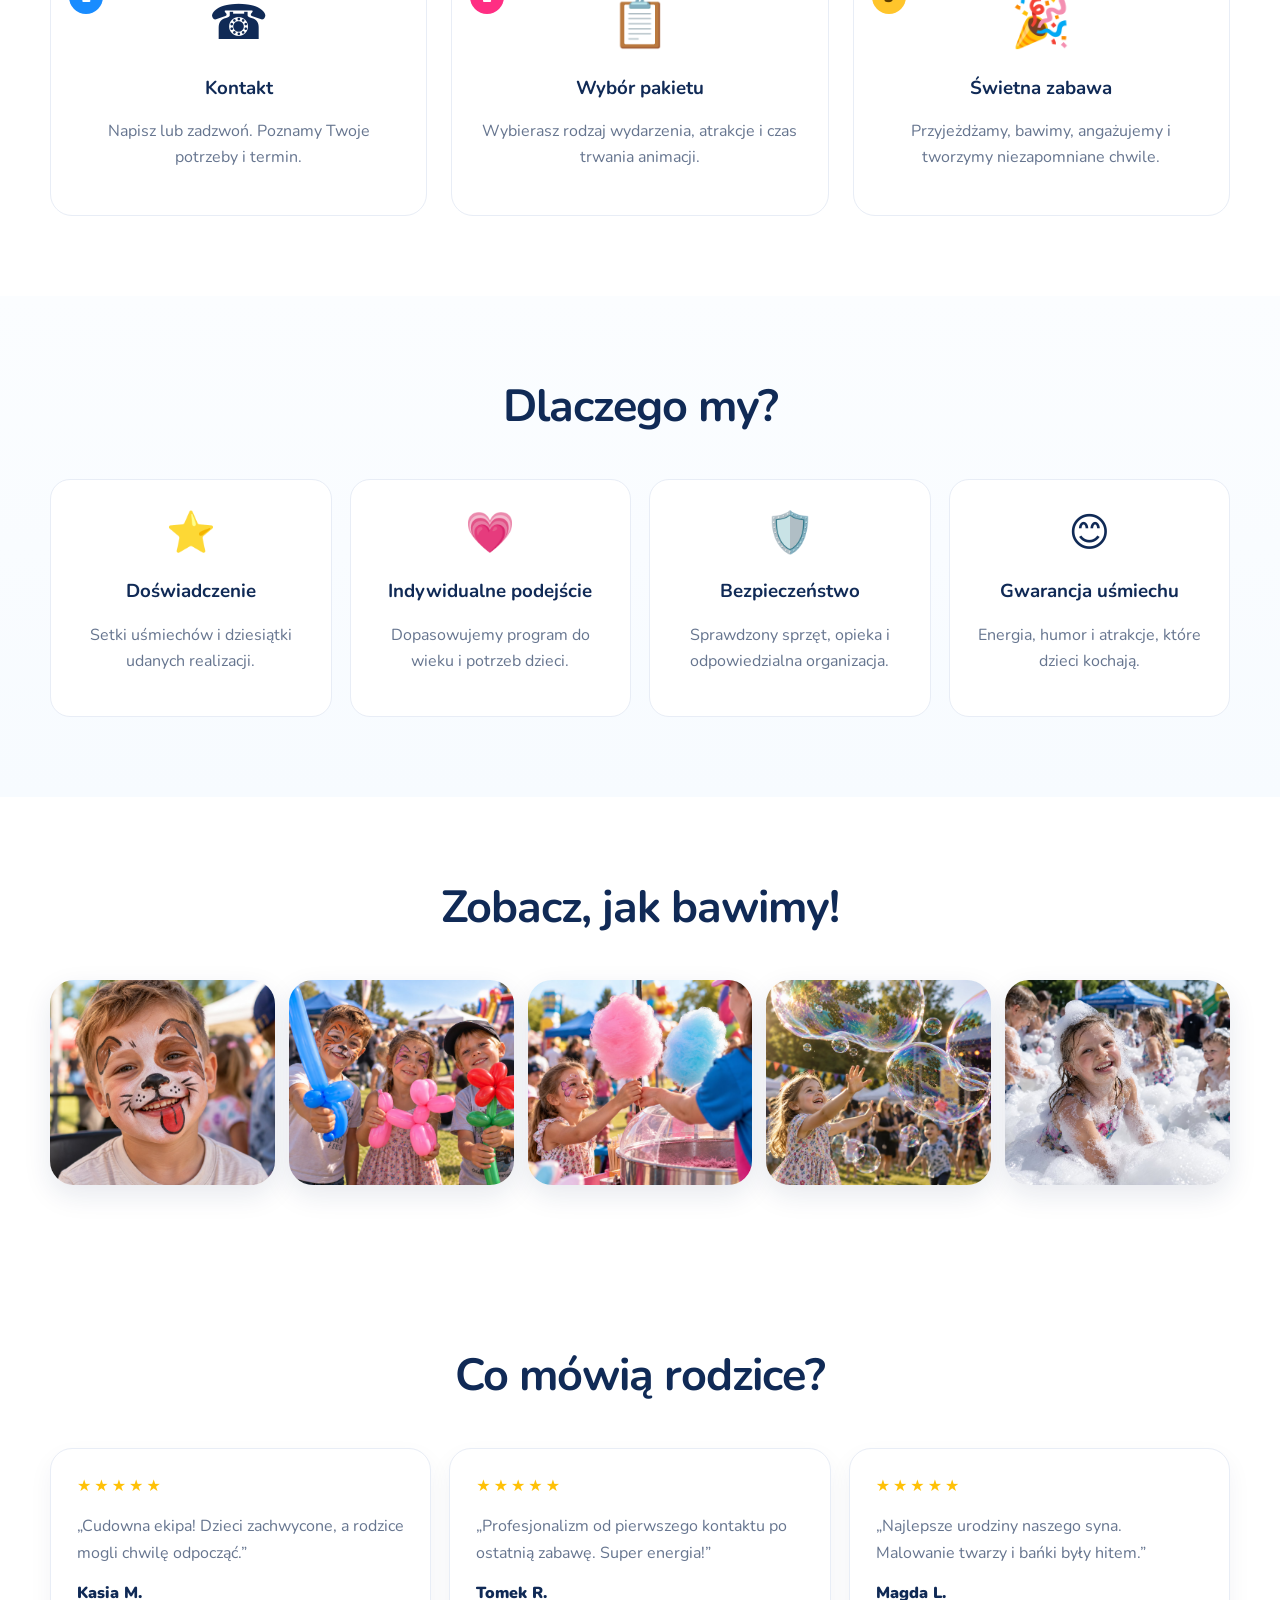
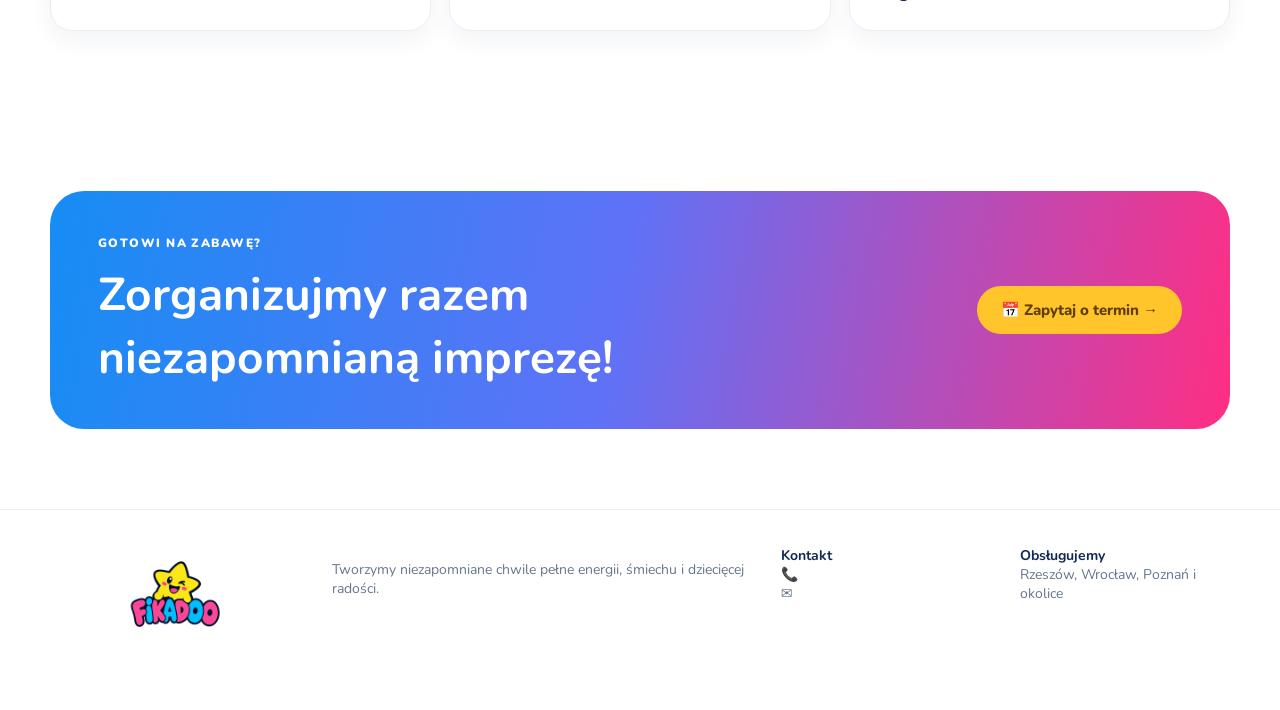
==== commit 7a573a28: "Update index.html" ====
--- a/site/index.html
+++ b/site/index.html
@@ -534,7 +534,7 @@
 <div class="container footer-grid">
 <div class="logo footer-logo"><img alt="Fikadoo" class="brand-logo footer-brand-logo" src="assets/logo.png"/></div>
 <p>Tworzymy niezapomniane chwile pełne energii, śmiechu i dziecięcej radości.</p>
-<div><b>Kontakt</b><br/>📞 791 839 120<br/>✉️ klakbartosz@wp.pl</div>
+<div><b>Kontakt</b><br/>📞 <br/>✉️ </div>
 <div><b>Obsługujemy</b><br/>Rzeszów, Wrocław, Poznań i okolice</div>
 </div>
 </footer>
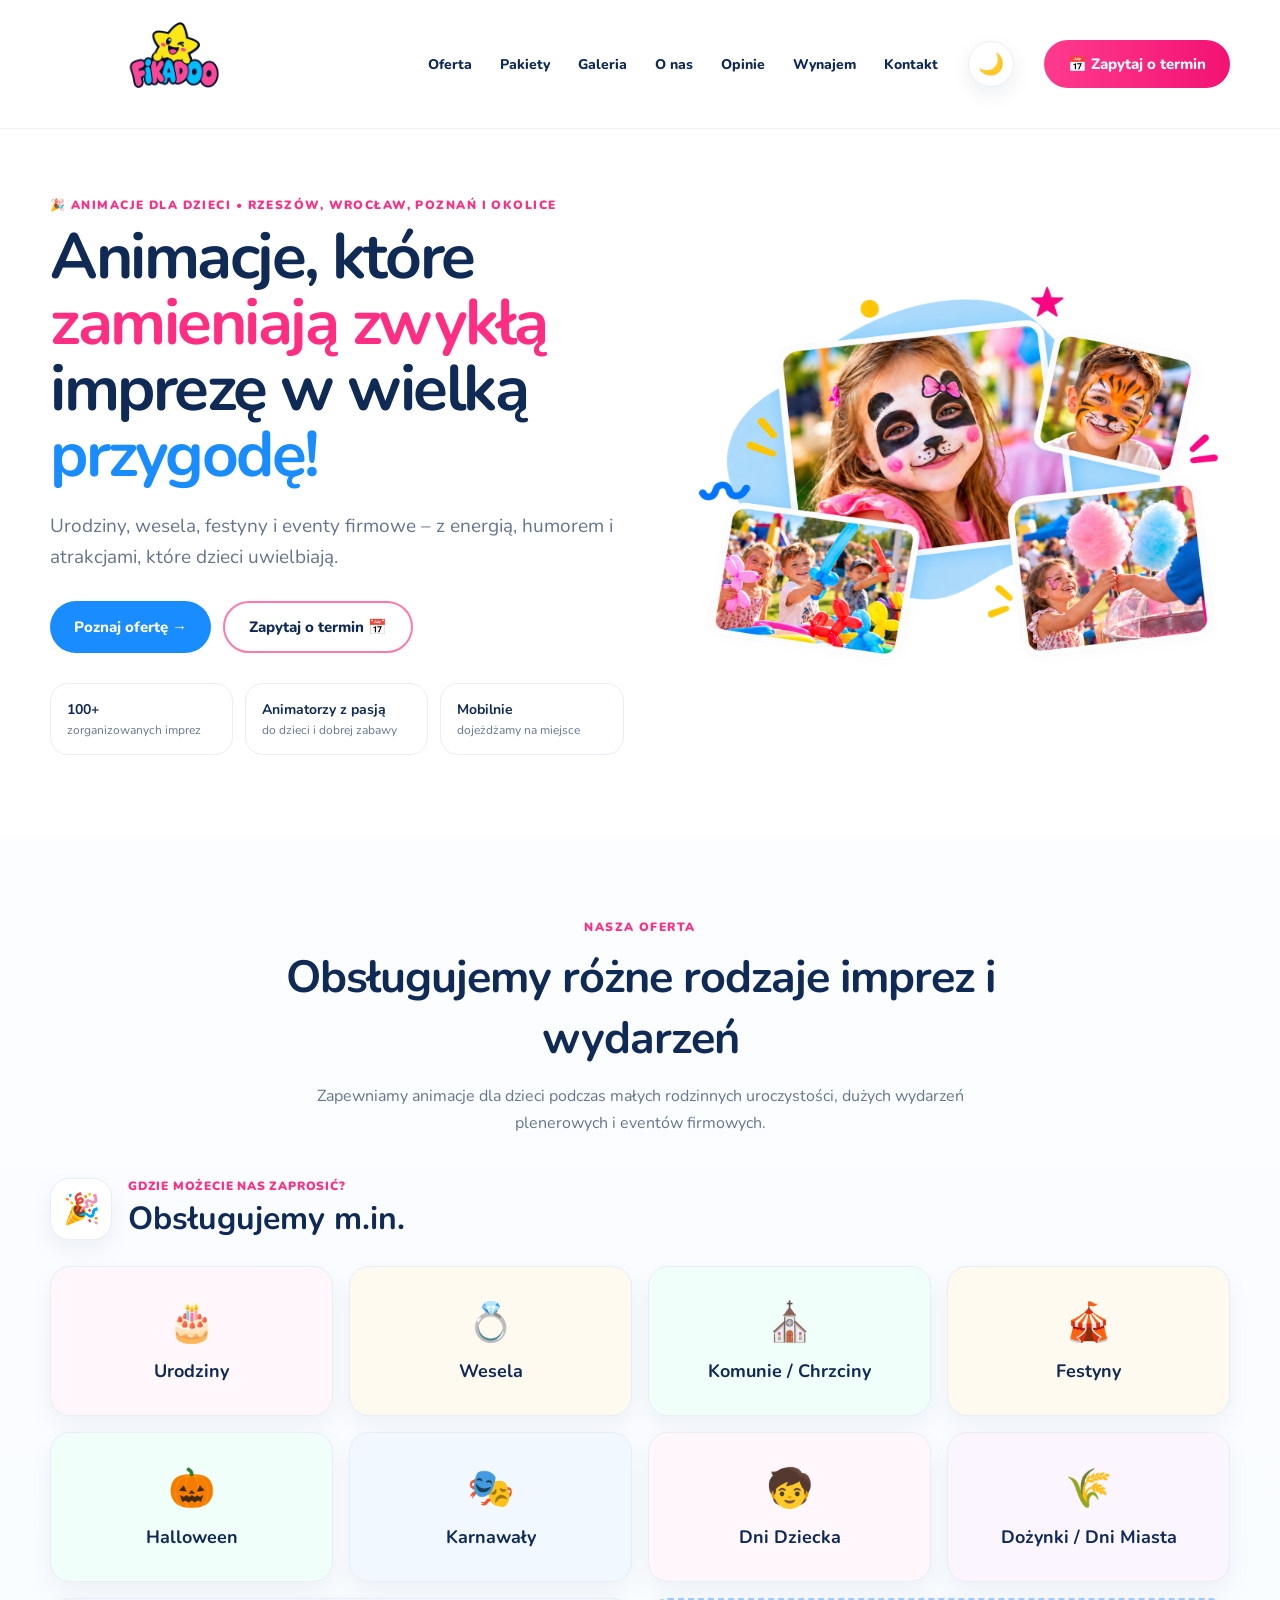
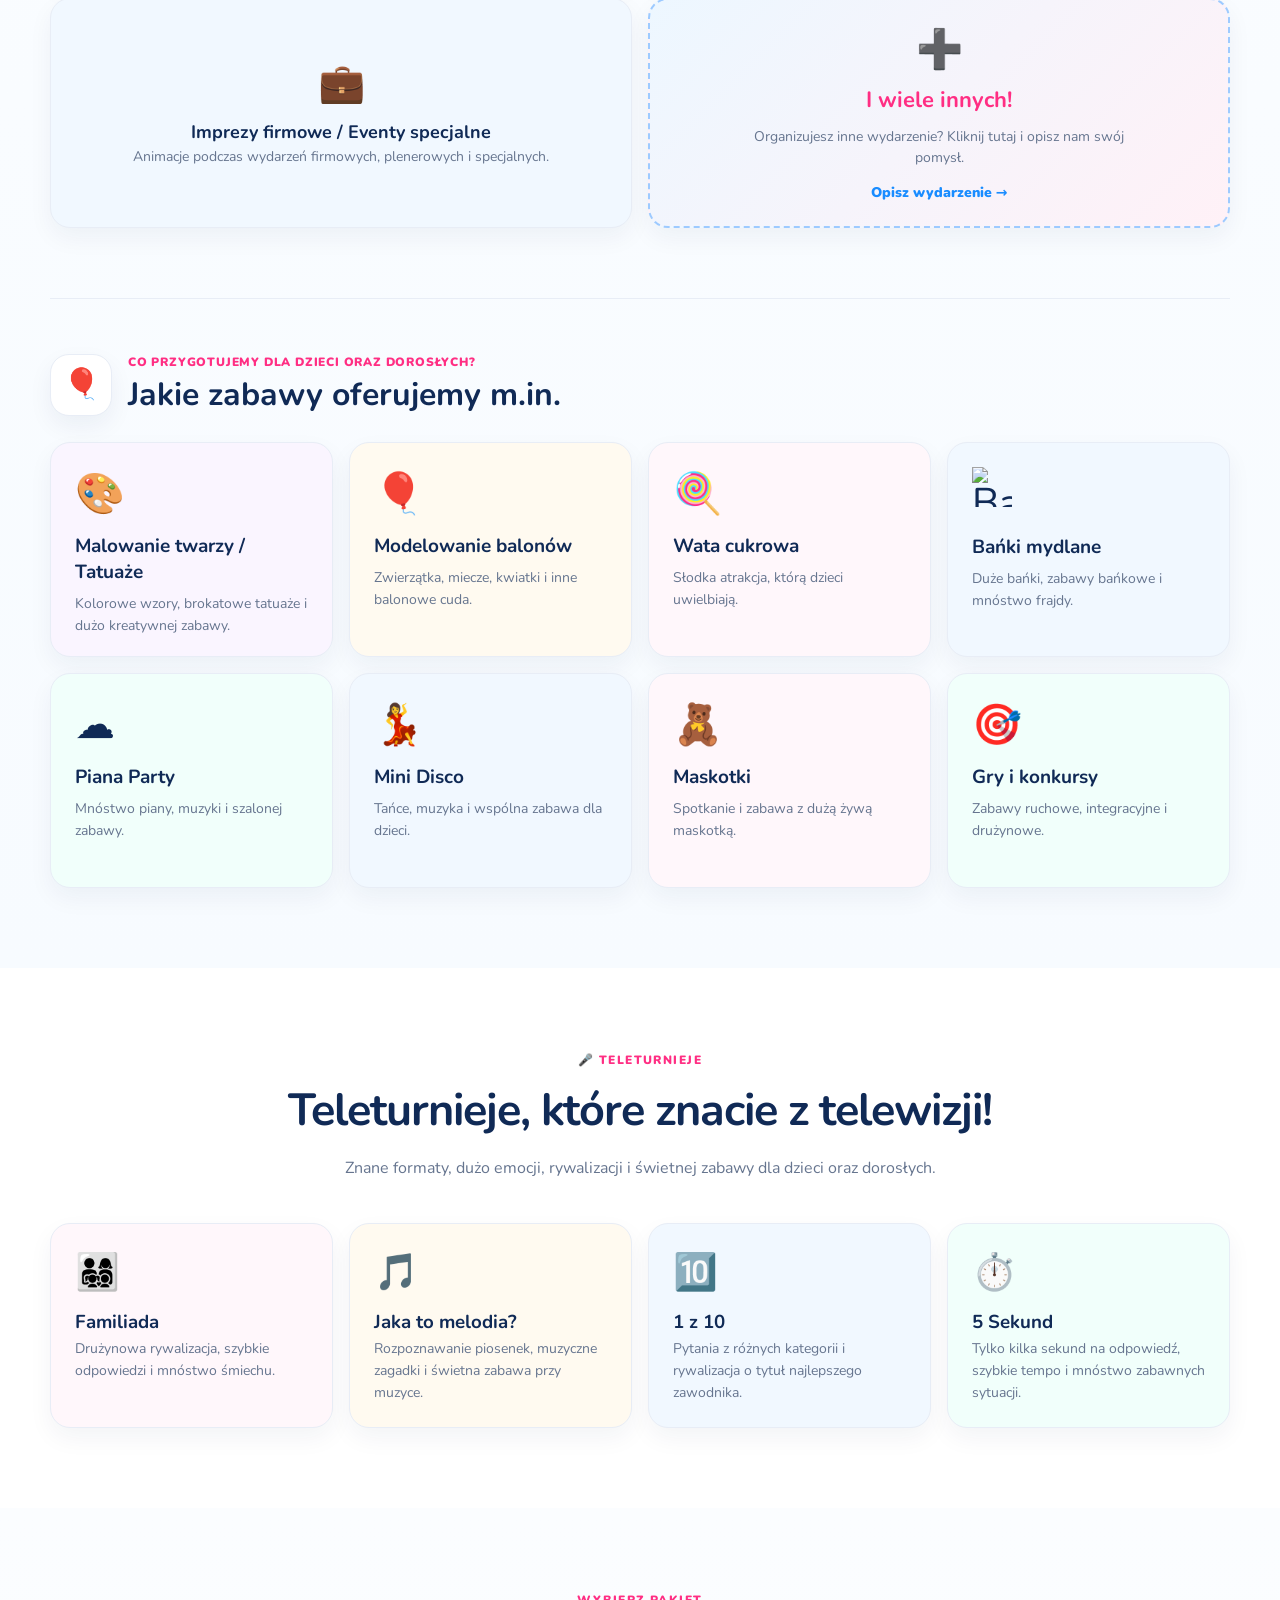
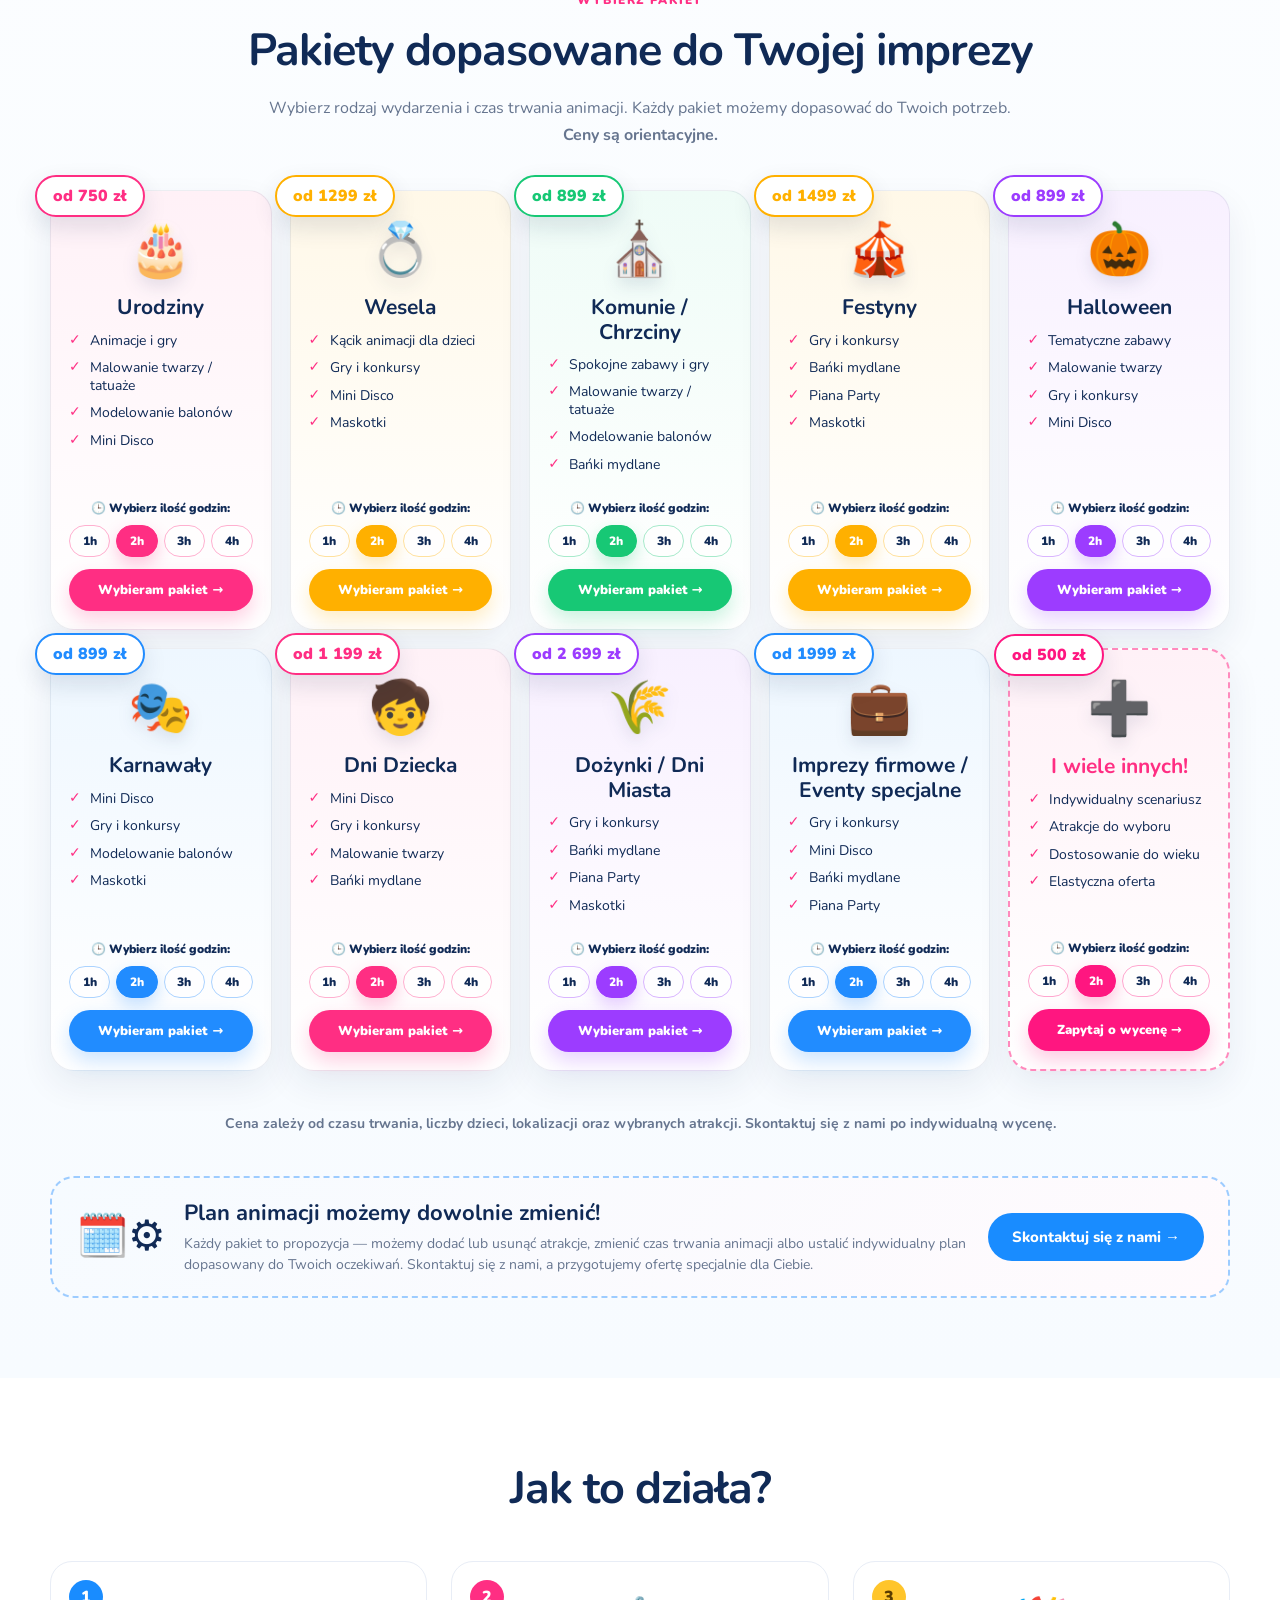
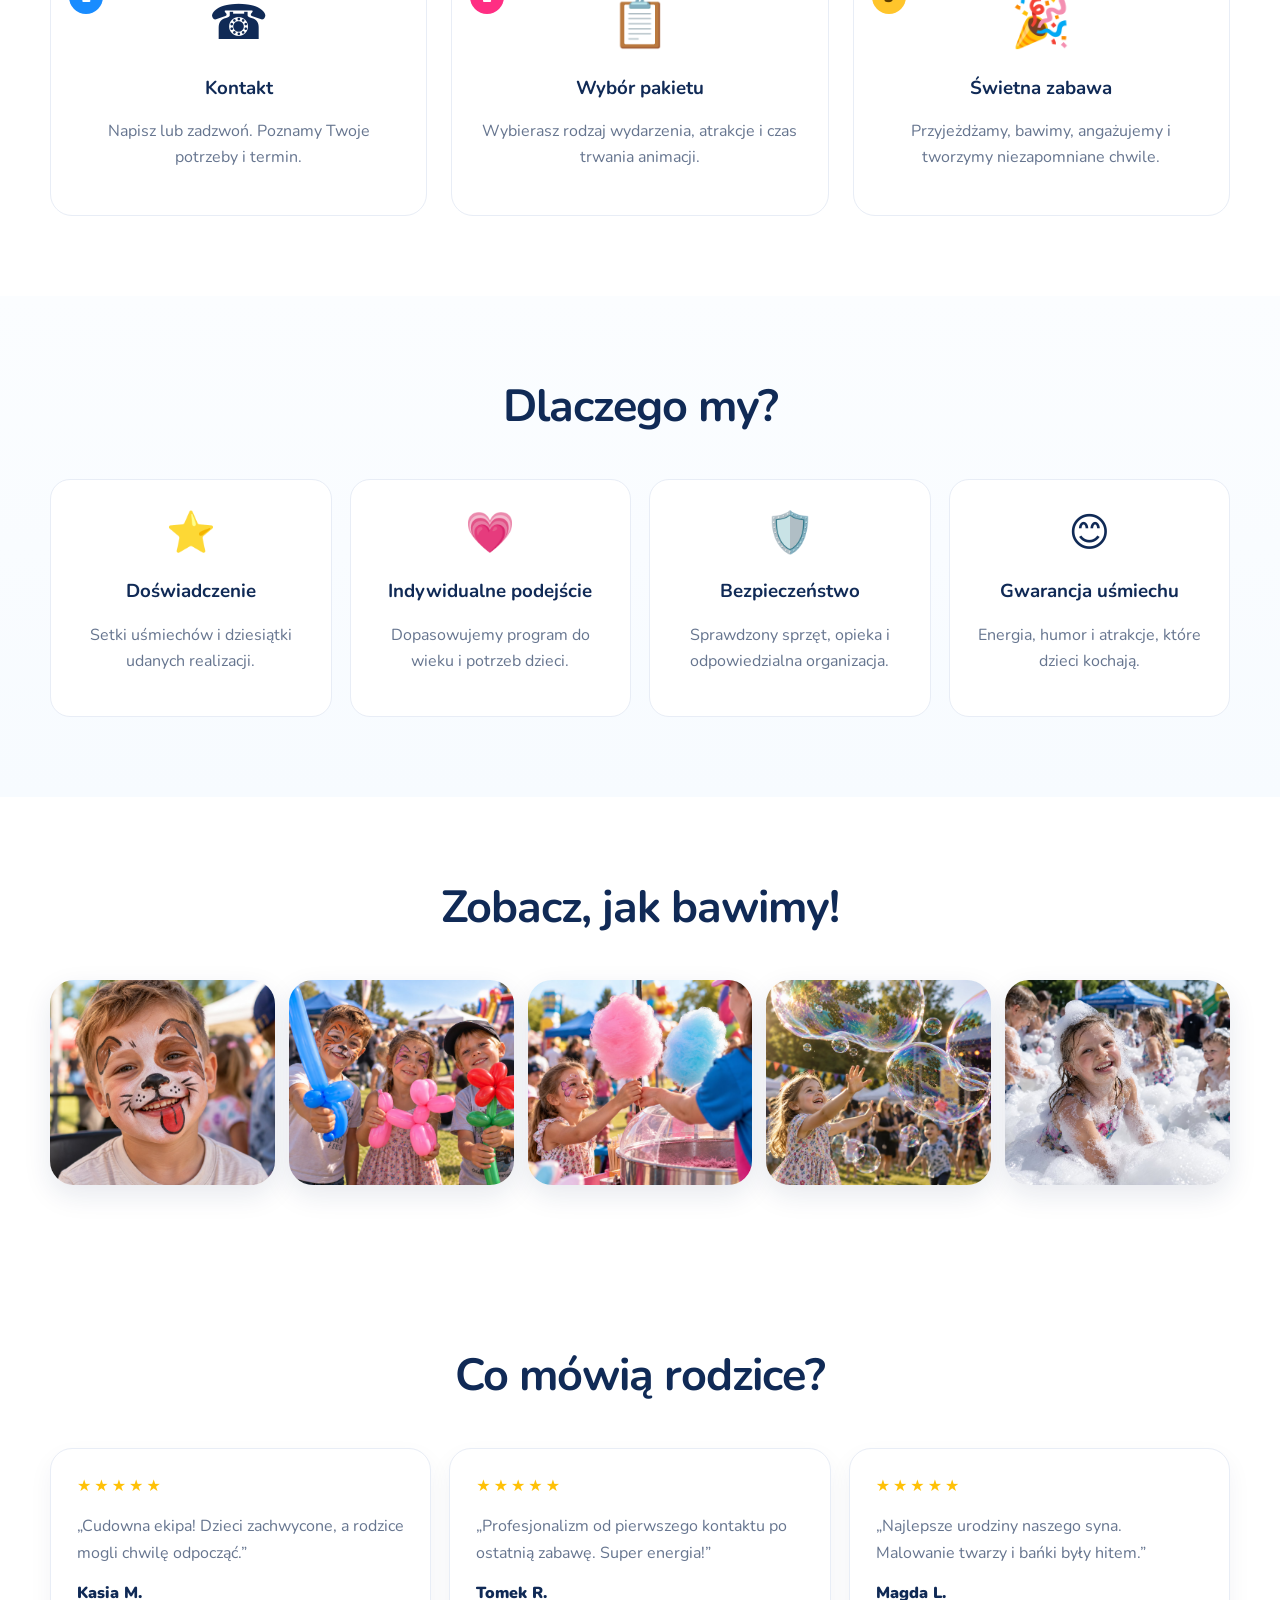
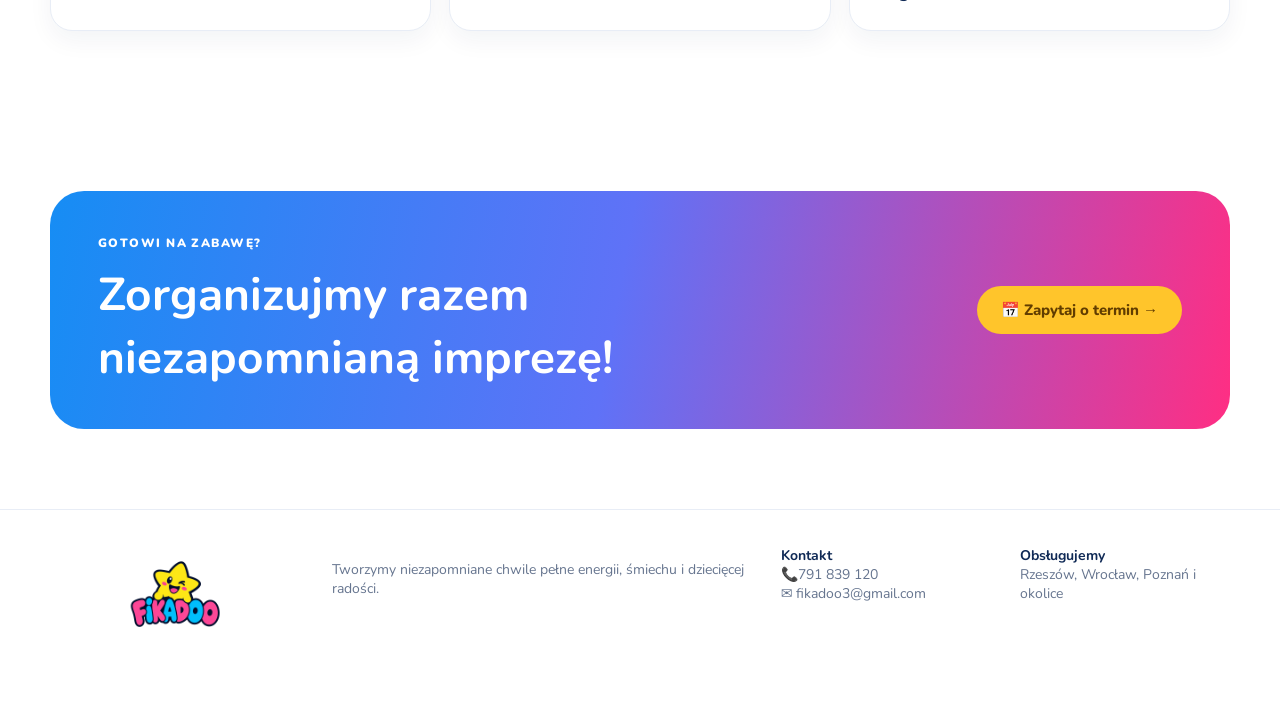
==== commit 7888b8a0: "Update index.html" ====
--- a/site/index.html
+++ b/site/index.html
@@ -534,7 +534,7 @@
 <div class="container footer-grid">
 <div class="logo footer-logo"><img alt="Fikadoo" class="brand-logo footer-brand-logo" src="assets/logo.png"/></div>
 <p>Tworzymy niezapomniane chwile pełne energii, śmiechu i dziecięcej radości.</p>
-<div><b>Kontakt</b><br/>📞 <br/>✉️ </div>
+<div><b>Kontakt</b><br/>📞791 839 120 <br/>✉️ fikadoo3@gmail.com</div>
 <div><b>Obsługujemy</b><br/>Rzeszów, Wrocław, Poznań i okolice</div>
 </div>
 </footer>
